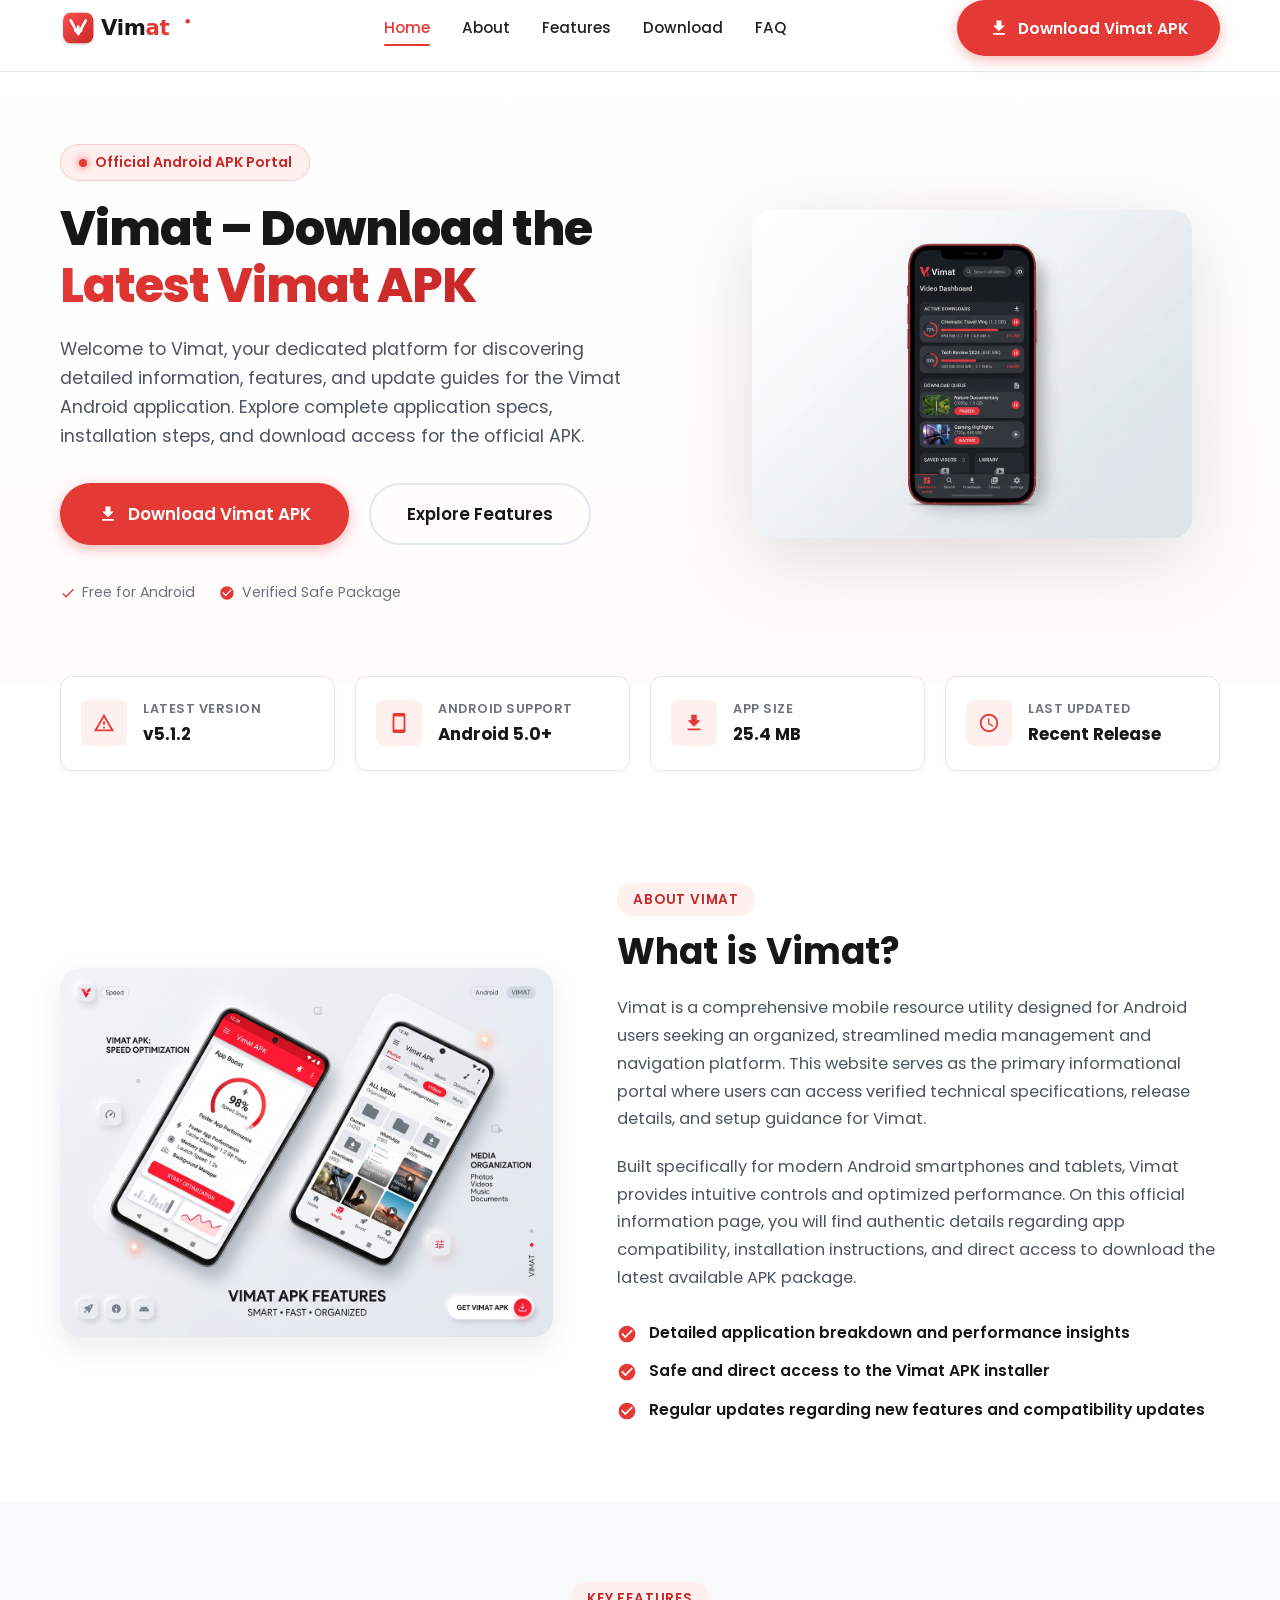
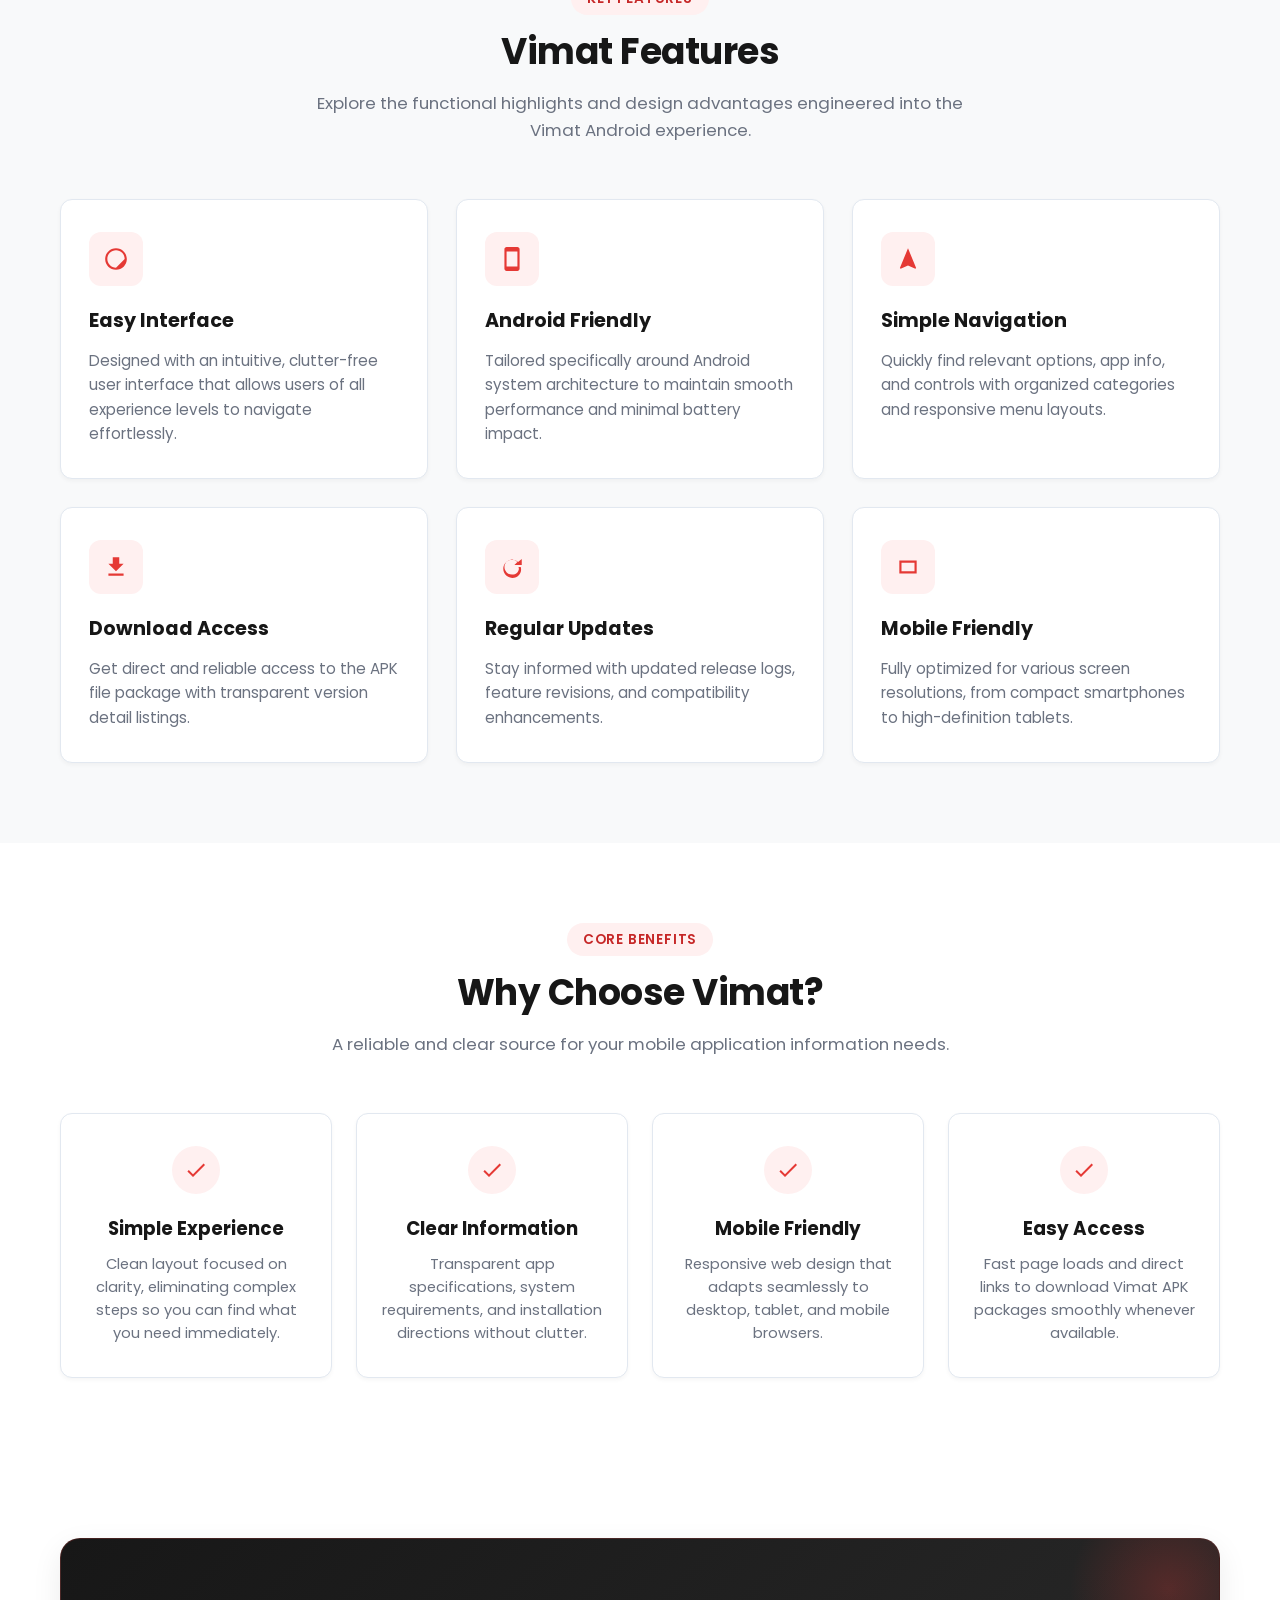
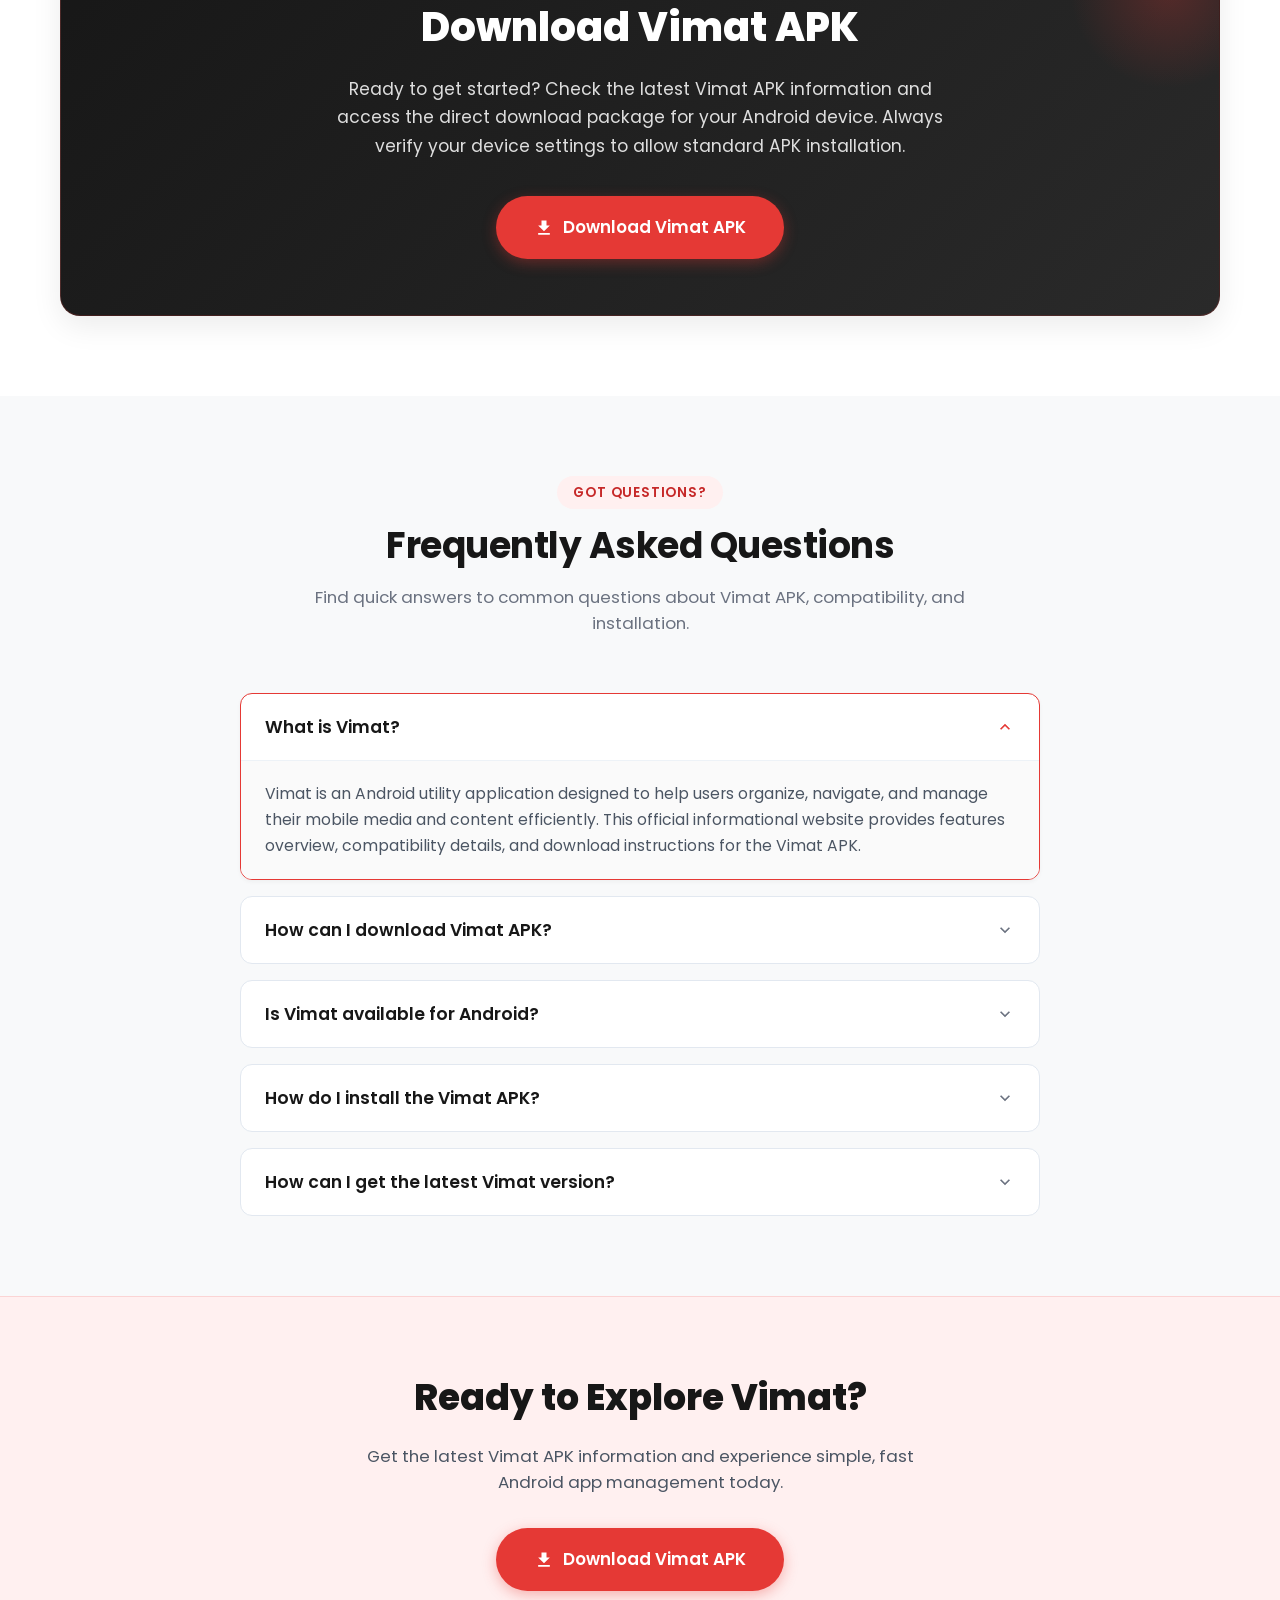
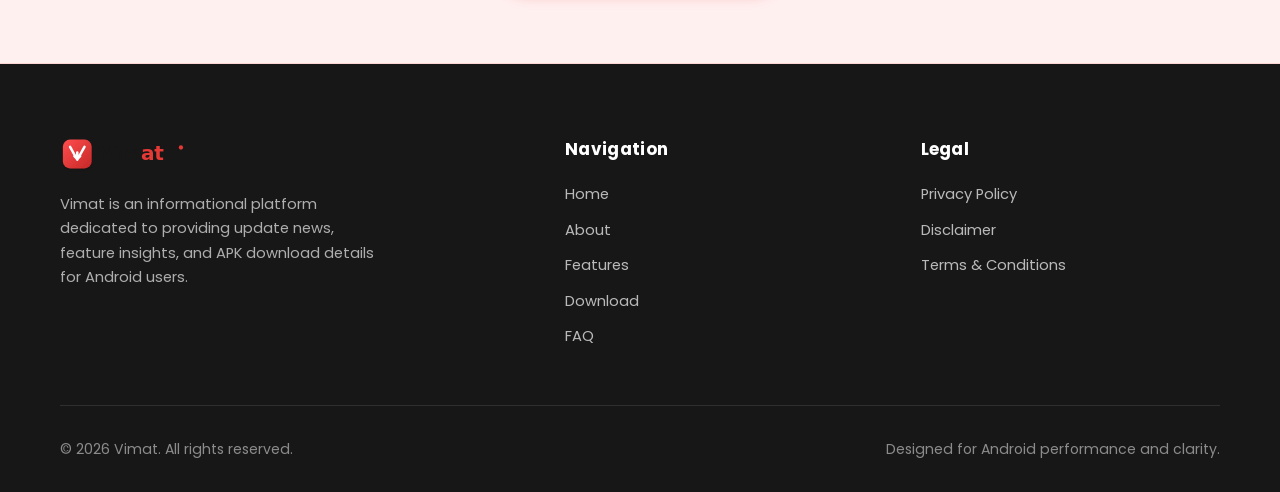
==== index.html @ 3c3a84b9 "first commit" ====
<!DOCTYPE html>
<html lang="en">
<head>
  <meta charset="UTF-8">
  <meta name="viewport" content="width=device-width, initial-scale=1.0">
  <meta http-equiv="X-UA-Compatible" content="ie=edge">
  
  <!-- Primary SEO Meta Tags -->
  <title>Vimat – Download Latest Vimat APK</title>
  <meta name="title" content="Vimat – Download Latest Vimat APK">
  <meta name="description" content="Learn about Vimat, explore its features, check the latest APK information, and download Vimat for Android.">
  <meta name="keywords" content="Vimat, Vimat APK, download Vimat, Vimat Android app, Vimat latest version, APK download">
  <meta name="robots" content="index, follow">
  
  <!-- Canonical URL -->
  <link rel="canonical" href="https://www.vimat.app/">

  <!-- Favicon -->
  <link rel="icon" type="image/svg+xml" href="assets/icons/favicon.svg">
  <link rel="apple-touch-icon" href="assets/icons/favicon.svg">

  <!-- Open Graph / Facebook -->
  <meta property="og:type" content="website">
  <meta property="og:url" content="https://www.vimat.app/">
  <meta property="og:title" content="Vimat – Download Latest Vimat APK">
  <meta property="og:description" content="Learn about Vimat, explore its features, check the latest APK information, and download Vimat for Android.">
  <meta property="og:image" content="assets/images/hero-mockup.jpg">

  <!-- Twitter -->
  <meta property="twitter:card" content="summary_large_image">
  <meta property="twitter:url" content="https://www.vimat.app/">
  <meta property="twitter:title" content="Vimat – Download Latest Vimat APK">
  <meta property="twitter:description" content="Learn about Vimat, explore its features, check the latest APK information, and download Vimat for Android.">
  <meta property="twitter:image" content="assets/images/hero-mockup.jpg">

  <!-- Google Fonts -->
  <link rel="preconnect" href="https://fonts.googleapis.com">
  <link rel="preconnect" href="https://fonts.gstatic.com" crossorigin>
  <link href="https://fonts.googleapis.com/css2?family=Inter:wght@400;500;600;700&family=Poppins:wght@500;600;700;800&display=swap" rel="stylesheet">

  <!-- Main Stylesheet -->
  <link rel="stylesheet" href="css/style.css">
</head>
<body>

  <!-- =========================================================================
       HEADER / STICKY NAVBAR
       ========================================================================= -->
  <header class="header" id="header">
    <div class="container">
      <nav class="navbar" aria-label="Main Navigation">
        <!-- Logo -->
        <a href="#hero" class="nav-brand" aria-label="Vimat Home Page">
          <img src="assets/logo/vimat-logo.svg" alt="Vimat Logo" class="logo-img" width="160" height="40">
        </a>

        <!-- Desktop Links -->
        <ul class="nav-menu">
          <li><a href="#hero" class="nav-link active">Home</a></li>
          <li><a href="#about" class="nav-link">About</a></li>
          <li><a href="#features" class="nav-link">Features</a></li>
          <li><a href="#download" class="nav-link">Download</a></li>
          <li><a href="#faq" class="nav-link">FAQ</a></li>
        </ul>

        <!-- Right Side CTA -->
        <div class="nav-cta">
          <a href="#download" class="btn btn-primary">
            <svg class="btn-icon" viewBox="0 0 24 24">
              <path d="M19 9h-4V3H9v6H5l7 7 7-7zM5 18v2h14v-2H5z"/>
            </svg>
            Download Vimat APK
          </a>
        </div>

        <!-- Mobile Hamburger Button -->
        <button class="hamburger" aria-label="Toggle navigation menu" aria-expanded="false" aria-controls="nav-menu">
          <span class="hamburger-icon">
            <span class="hamburger-line"></span>
            <span class="hamburger-line"></span>
            <span class="hamburger-line"></span>
          </span>
        </button>
      </nav>
    </div>
  </header>

  <main>
    <!-- =========================================================================
         1. HERO SECTION
         ========================================================================= -->
    <section class="hero" id="hero">
      <div class="container">
        <div class="hero-grid">
          <!-- Hero Left Content -->
          <div class="hero-content">
            <div class="hero-badge">
              <span class="hero-badge-icon"></span>
              Official Android APK Portal
            </div>

            <h1 class="hero-title">
              Vimat – Download the <span>Latest Vimat APK</span>
            </h1>

            <p class="hero-description">
              Welcome to Vimat, your dedicated platform for discovering detailed information, features, and update guides for the Vimat Android application. Explore complete application specs, installation steps, and download access for the official APK.
            </p>

            <div class="hero-actions">
              <a href="#download" class="btn btn-primary btn-lg">
                <svg class="btn-icon" viewBox="0 0 24 24">
                  <path d="M19 9h-4V3H9v6H5l7 7 7-7zM5 18v2h14v-2H5z"/>
                </svg>
                Download Vimat APK
              </a>
              <a href="#features" class="btn btn-secondary btn-lg">
                Explore Features
              </a>
            </div>

            <div class="hero-meta">
              <div class="hero-meta-item">
                <svg class="hero-meta-icon" viewBox="0 0 24 24"><path d="M9 16.17L4.83 12l-1.42 1.41L9 19 21 7l-1.41-1.41z"/></svg>
                <span>Free for Android</span>
              </div>
              <div class="hero-meta-item">
                <svg class="hero-meta-icon" viewBox="0 0 24 24"><path d="M12 2C6.48 2 2 6.48 2 12s4.48 10 10 10 10-4.48 10-10S17.52 2 12 2zm-2 15l-5-5 1.41-1.41L10 14.17l7.59-7.59L19 8l-9 9z"/></svg>
                <span>Verified Safe Package</span>
              </div>
            </div>
          </div>

          <!-- Hero Right Visual -->
          <div class="hero-visual">
            <div class="hero-bg-shape"></div>
            <div class="hero-image-wrapper">
              <img src="assets/images/hero-mockup.jpg" 
                   alt="Vimat APK application interface" 
                   class="hero-image" 
                   width="440" 
                   height="330" 
                   loading="eager">
            </div>
          </div>
        </div>
      </div>
    </section>

    <!-- =========================================================================
         2. QUICK APP INFORMATION
         ========================================================================= -->
    <section class="quick-info-section" id="quick-info">
      <div class="container">
        <div class="quick-info-grid">
          <!-- Card 1: Version -->
          <div class="info-card">
            <div class="info-icon-wrapper">
              <svg class="info-icon" viewBox="0 0 24 24"><path d="M12 2L1 21h22L12 2zm0 3.99L19.53 19H4.47L12 5.99zM11 16h2v2h-2zm0-6h2v4h-2z"/></svg>
            </div>
            <div class="info-details">
              <span class="info-label">Latest Version</span>
              <span class="info-value">v5.1.2</span>
            </div>
          </div>

          <!-- Card 2: Android Support -->
          <div class="info-card">
            <div class="info-icon-wrapper">
              <svg class="info-icon" viewBox="0 0 24 24"><path d="M17 1.01L7 1c-1.1 0-2 .9-2 2v18c0 1.1.9 2 2 2h10c1.1 0 2-.9 2-2V3c0-1.1-.9-1.99-2-1.99zM17 19H7V5h10v14z"/></svg>
            </div>
            <div class="info-details">
              <span class="info-label">Android Support</span>
              <span class="info-value">Android 5.0+</span>
            </div>
          </div>

          <!-- Card 3: App Size -->
          <div class="info-card">
            <div class="info-icon-wrapper">
              <svg class="info-icon" viewBox="0 0 24 24"><path d="M19 9h-4V3H9v6H5l7 7 7-7zM5 18v2h14v-2H5z"/></svg>
            </div>
            <div class="info-details">
              <span class="info-label">App Size</span>
              <span class="info-value">25.4 MB</span>
            </div>
          </div>

          <!-- Card 4: Updated -->
          <div class="info-card">
            <div class="info-icon-wrapper">
              <svg class="info-icon" viewBox="0 0 24 24"><path d="M11.99 2C6.47 2 2 6.48 2 12s4.47 10 9.99 10C17.52 22 22 17.52 22 12S17.52 2 11.99 2zM12 20c-4.42 0-8-3.58-8-8s3.58-8 8-8 8 3.58 8 8-3.58 8-8 8zm.5-13H11v6l5.25 3.15.75-1.23-4.5-2.67z"/></svg>
            </div>
            <div class="info-details">
              <span class="info-label">Last Updated</span>
              <span class="info-value">Recent Release</span>
            </div>
          </div>
        </div>
      </div>
    </section>

    <!-- =========================================================================
         3. ABOUT VIMAT SECTION
         ========================================================================= -->
    <section class="section" id="about">
      <div class="container">
        <div class="about-grid">
          <!-- Left Visual -->
          <div class="about-visual">
            <img src="assets/images/about-preview.jpg" 
                 alt="Vimat Android app illustration" 
                 class="about-image" 
                 width="500" 
                 height="375" 
                 loading="lazy">
          </div>

          <!-- Right Content -->
          <div class="about-content">
            <span class="section-tag">About Vimat</span>
            <h2>What is Vimat?</h2>
            
            <p>
              Vimat is a comprehensive mobile resource utility designed for Android users seeking an organized, streamlined media management and navigation platform. This website serves as the primary informational portal where users can access verified technical specifications, release details, and setup guidance for Vimat.
            </p>
            
            <p>
              Built specifically for modern Android smartphones and tablets, Vimat provides intuitive controls and optimized performance. On this official information page, you will find authentic details regarding app compatibility, installation instructions, and direct access to download the latest available APK package.
            </p>

            <div class="about-bullets">
              <div class="bullet-item">
                <svg class="bullet-icon" viewBox="0 0 24 24"><path d="M12 2C6.48 2 2 6.48 2 12s4.48 10 10 10 10-4.48 10-10S17.52 2 12 2zm-2 15l-5-5 1.41-1.41L10 14.17l7.59-7.59L19 8l-9 9z"/></svg>
                <span class="bullet-text">Detailed application breakdown and performance insights</span>
              </div>
              <div class="bullet-item">
                <svg class="bullet-icon" viewBox="0 0 24 24"><path d="M12 2C6.48 2 2 6.48 2 12s4.48 10 10 10 10-4.48 10-10S17.52 2 12 2zm-2 15l-5-5 1.41-1.41L10 14.17l7.59-7.59L19 8l-9 9z"/></svg>
                <span class="bullet-text">Safe and direct access to the Vimat APK installer</span>
              </div>
              <div class="bullet-item">
                <svg class="bullet-icon" viewBox="0 0 24 24"><path d="M12 2C6.48 2 2 6.48 2 12s4.48 10 10 10 10-4.48 10-10S17.52 2 12 2zm-2 15l-5-5 1.41-1.41L10 14.17l7.59-7.59L19 8l-9 9z"/></svg>
                <span class="bullet-text">Regular updates regarding new features and compatibility updates</span>
              </div>
            </div>
          </div>
        </div>
      </div>
    </section>

    <!-- =========================================================================
         4. VIMAT FEATURES SECTION
         ========================================================================= -->
    <section class="section section-light" id="features">
      <div class="container">
        <div class="section-header">
          <span class="section-tag">Key Features</span>
          <h2 class="section-title">Vimat Features</h2>
          <p class="section-subtitle">
            Explore the functional highlights and design advantages engineered into the Vimat Android experience.
          </p>
        </div>

        <div class="features-grid">
          <!-- Feature 1 -->
          <div class="feature-card">
            <div class="feature-icon-box">
              <svg class="feature-icon" viewBox="0 0 24 24"><path d="M12 2C6.48 2 2 6.48 2 12s4.48 10 10 10 10-4.48 10-10S17.52 2 12 2zm0 18c-4.41 0-8-3.59-8-8s3.59-8 8-8 8 3.59 8 8-3.59 8-8zM11 7h2v6h-2zm0 8h2v2h-2z"/></svg>
            </div>
            <h3 class="feature-title">Easy Interface</h3>
            <p class="feature-desc">
              Designed with an intuitive, clutter-free user interface that allows users of all experience levels to navigate effortlessly.
            </p>
          </div>

          <!-- Feature 2 -->
          <div class="feature-card">
            <div class="feature-icon-box">
              <svg class="feature-icon" viewBox="0 0 24 24"><path d="M17 1.01L7 1c-1.1 0-2 .9-2 2v18c0 1.1.9 2 2 2h10c1.1 0 2-.9 2-2V3c0-1.1-.9-1.99-2-1.99zM17 19H7V5h10v14z"/></svg>
            </div>
            <h3 class="feature-title">Android Friendly</h3>
            <p class="feature-desc">
              Tailored specifically around Android system architecture to maintain smooth performance and minimal battery impact.
            </p>
          </div>

          <!-- Feature 3 -->
          <div class="feature-card">
            <div class="feature-icon-box">
              <svg class="feature-icon" viewBox="0 0 24 24"><path d="M12 2L4.5 20.29l.71.71L12 18l6.79 3 .71-.71z"/></svg>
            </div>
            <h3 class="feature-title">Simple Navigation</h3>
            <p class="feature-desc">
              Quickly find relevant options, app info, and controls with organized categories and responsive menu layouts.
            </p>
          </div>

          <!-- Feature 4 -->
          <div class="feature-card">
            <div class="feature-icon-box">
              <svg class="feature-icon" viewBox="0 0 24 24"><path d="M19 9h-4V3H9v6H5l7 7 7-7zM5 18v2h14v-2H5z"/></svg>
            </div>
            <h3 class="feature-title">Download Access</h3>
            <p class="feature-desc">
              Get direct and reliable access to the APK file package with transparent version detail listings.
            </p>
          </div>

          <!-- Feature 5 -->
          <div class="feature-card">
            <div class="feature-icon-box">
              <svg class="feature-icon" viewBox="0 0 24 24"><path d="M21 10.12h-6.78l2.74-2.82c-2.73-2.7-7.15-2.8-9.88-.1-2.73 2.71-2.73 7.08 0 9.79 2.73 2.71 7.15 2.71 9.88 0C18.32 15.6 18.66 13.72 18 12h2.06c.74 2.37.28 5.06-1.39 7.06-2.92 3.52-8.23 3.99-11.75 1.07-3.52-2.92-3.99-8.23-1.07-11.75 2.92-3.52 8.23-3.99 11.75-1.07L21 4.5v5.62z"/></svg>
            </div>
            <h3 class="feature-title">Regular Updates</h3>
            <p class="feature-desc">
              Stay informed with updated release logs, feature revisions, and compatibility enhancements.
            </p>
          </div>

          <!-- Feature 6 -->
          <div class="feature-card">
            <div class="feature-icon-box">
              <svg class="feature-icon" viewBox="0 0 24 24"><path d="M4 6h16v12H4zm2 2v8h12V8H6z"/></svg>
            </div>
            <h3 class="feature-title">Mobile Friendly</h3>
            <p class="feature-desc">
              Fully optimized for various screen resolutions, from compact smartphones to high-definition tablets.
            </p>
          </div>
        </div>
      </div>
    </section>

    <!-- =========================================================================
         5. WHY CHOOSE VIMAT
         ========================================================================= -->
    <section class="section" id="why-choose">
      <div class="container">
        <div class="section-header">
          <span class="section-tag">Core Benefits</span>
          <h2 class="section-title">Why Choose Vimat?</h2>
          <p class="section-subtitle">
            A reliable and clear source for your mobile application information needs.
          </p>
        </div>

        <div class="why-grid">
          <!-- Benefit 1 -->
          <div class="why-card">
            <div class="why-badge">
              <svg class="why-check-icon" viewBox="0 0 24 24"><path d="M9 16.17L4.83 12l-1.42 1.41L9 19 21 7l-1.41-1.41z"/></svg>
            </div>
            <h3 class="why-title">Simple Experience</h3>
            <p class="why-desc">
              Clean layout focused on clarity, eliminating complex steps so you can find what you need immediately.
            </p>
          </div>

          <!-- Benefit 2 -->
          <div class="why-card">
            <div class="why-badge">
              <svg class="why-check-icon" viewBox="0 0 24 24"><path d="M9 16.17L4.83 12l-1.42 1.41L9 19 21 7l-1.41-1.41z"/></svg>
            </div>
            <h3 class="why-title">Clear Information</h3>
            <p class="why-desc">
              Transparent app specifications, system requirements, and installation directions without clutter.
            </p>
          </div>

          <!-- Benefit 3 -->
          <div class="why-card">
            <div class="why-badge">
              <svg class="why-check-icon" viewBox="0 0 24 24"><path d="M9 16.17L4.83 12l-1.42 1.41L9 19 21 7l-1.41-1.41z"/></svg>
            </div>
            <h3 class="why-title">Mobile Friendly</h3>
            <p class="why-desc">
              Responsive web design that adapts seamlessly to desktop, tablet, and mobile browsers.
            </p>
          </div>

          <!-- Benefit 4 -->
          <div class="why-card">
            <div class="why-badge">
              <svg class="why-check-icon" viewBox="0 0 24 24"><path d="M9 16.17L4.83 12l-1.42 1.41L9 19 21 7l-1.41-1.41z"/></svg>
            </div>
            <h3 class="why-title">Easy Access</h3>
            <p class="why-desc">
              Fast page loads and direct links to download Vimat APK packages smoothly whenever available.
            </p>
          </div>
        </div>
      </div>
    </section>

    <!-- =========================================================================
         6. DOWNLOAD VIMAT SECTION
         ========================================================================= -->
    <section class="section" id="download">
      <div class="container">
        <div class="download-box">
          <div class="download-content">
            <h2 class="download-title">Download Vimat APK</h2>
            <p class="download-text">
              Ready to get started? Check the latest Vimat APK information and access the direct download package for your Android device. Always verify your device settings to allow standard APK installation.
            </p>
            <a href="#download" class="btn btn-primary btn-lg">
              <svg class="btn-icon" viewBox="0 0 24 24">
                <path d="M19 9h-4V3H9v6H5l7 7 7-7zM5 18v2h14v-2H5z"/>
              </svg>
              Download Vimat APK
            </a>
          </div>
        </div>
      </div>
    </section>

    <!-- =========================================================================
         7. FAQ SECTION
         ========================================================================= -->
    <section class="section section-light" id="faq">
      <div class="container">
        <div class="section-header">
          <span class="section-tag">Got Questions?</span>
          <h2 class="section-title">Frequently Asked Questions</h2>
          <p class="section-subtitle">
            Find quick answers to common questions about Vimat APK, compatibility, and installation.
          </p>
        </div>

        <div class="faq-container">
          <!-- Question 1 -->
          <div class="faq-item active">
            <button class="faq-button" aria-expanded="true" aria-controls="faq-ans-1">
              <span>What is Vimat?</span>
              <svg class="faq-arrow" viewBox="0 0 24 24"><path d="M7.41 8.59L12 13.17l4.59-4.58L18 10l-6 6-6-6z"/></svg>
            </button>
            <div class="faq-content" id="faq-ans-1">
              <div class="faq-body">
                Vimat is an Android utility application designed to help users organize, navigate, and manage their mobile media and content efficiently. This official informational website provides features overview, compatibility details, and download instructions for the Vimat APK.
              </div>
            </div>
          </div>

          <!-- Question 2 -->
          <div class="faq-item">
            <button class="faq-button" aria-expanded="false" aria-controls="faq-ans-2">
              <span>How can I download Vimat APK?</span>
              <svg class="faq-arrow" viewBox="0 0 24 24"><path d="M7.41 8.59L12 13.17l4.59-4.58L18 10l-6 6-6-6z"/></svg>
            </button>
            <div class="faq-content" id="faq-ans-2">
              <div class="faq-body">
                You can download the Vimat APK directly from this website by clicking the "Download Vimat APK" button in the hero or download section. Make sure to download the file directly to your Android phone or transfer it from your computer.
              </div>
            </div>
          </div>

          <!-- Question 3 -->
          <div class="faq-item">
            <button class="faq-button" aria-expanded="false" aria-controls="faq-ans-3">
              <span>Is Vimat available for Android?</span>
              <svg class="faq-arrow" viewBox="0 0 24 24"><path d="M7.41 8.59L12 13.17l4.59-4.58L18 10l-6 6-6-6z"/></svg>
            </button>
            <div class="faq-content" id="faq-ans-3">
              <div class="faq-body">
                Yes, Vimat is specifically designed for Android mobile devices and tablets running Android 5.0 (Lollipop) and higher versions.
              </div>
            </div>
          </div>

          <!-- Question 4 -->
          <div class="faq-item">
            <button class="faq-button" aria-expanded="false" aria-controls="faq-ans-4">
              <span>How do I install the Vimat APK?</span>
              <svg class="faq-arrow" viewBox="0 0 24 24"><path d="M7.41 8.59L12 13.17l4.59-4.58L18 10l-6 6-6-6z"/></svg>
            </button>
            <div class="faq-content" id="faq-ans-4">
              <div class="faq-body">
                To install Vimat APK: First download the APK file. Open your Android device Settings > Security (or App Permissions), and enable "Install from Unknown Sources" or allow source permission for your browser/file manager. Tap the downloaded APK file to complete installation.
              </div>
            </div>
          </div>

          <!-- Question 5 -->
          <div class="faq-item">
            <button class="faq-button" aria-expanded="false" aria-controls="faq-ans-5">
              <span>How can I get the latest Vimat version?</span>
              <svg class="faq-arrow" viewBox="0 0 24 24"><path d="M7.41 8.59L12 13.17l4.59-4.58L18 10l-6 6-6-6z"/></svg>
            </button>
            <div class="faq-content" id="faq-ans-5">
              <div class="faq-body">
                You can obtain the latest Vimat version by visiting this website regularly. We maintain updated version information, update notes, and fresh APK download links as soon as new builds are verified.
              </div>
            </div>
          </div>
        </div>
      </div>
    </section>

    <!-- =========================================================================
         8. FINAL CTA
         ========================================================================= -->
    <section class="final-cta" id="final-cta">
      <div class="container">
        <div class="final-cta-content">
          <h2 class="final-cta-title">Ready to Explore Vimat?</h2>
          <p class="final-cta-subtitle">
            Get the latest Vimat APK information and experience simple, fast Android app management today.
          </p>
          <a href="#download" class="btn btn-primary btn-lg">
            <svg class="btn-icon" viewBox="0 0 24 24">
              <path d="M19 9h-4V3H9v6H5l7 7 7-7zM5 18v2h14v-2H5z"/>
            </svg>
            Download Vimat APK
          </a>
        </div>
      </div>
    </section>
  </main>

  <!-- =========================================================================
       FOOTER
       ========================================================================= -->
  <footer class="footer">
    <div class="container">
      <div class="footer-grid">
        <!-- Column 1: Brand -->
        <div class="footer-brand">
          <a href="#hero" aria-label="Vimat Home Page">
            <img src="assets/logo/vimat-logo.svg" alt="Vimat Logo" class="footer-logo" width="160" height="40">
          </a>
          <p class="footer-desc">
            Vimat is an informational platform dedicated to providing update news, feature insights, and APK download details for Android users.
          </p>
        </div>

        <!-- Column 2: Navigation Links -->
        <div class="footer-col">
          <h4 class="footer-heading">Navigation</h4>
          <ul class="footer-links">
            <li><a href="#hero" class="footer-link">Home</a></li>
            <li><a href="#about" class="footer-link">About</a></li>
            <li><a href="#features" class="footer-link">Features</a></li>
            <li><a href="#download" class="footer-link">Download</a></li>
            <li><a href="#faq" class="footer-link">FAQ</a></li>
          </ul>
        </div>

        <!-- Column 3: Legal Placeholders -->
        <div class="footer-col">
          <h4 class="footer-heading">Legal</h4>
          <ul class="footer-links">
            <li><a href="#privacy" class="footer-link">Privacy Policy</a></li>
            <li><a href="#disclaimer" class="footer-link">Disclaimer</a></li>
            <li><a href="#terms" class="footer-link">Terms & Conditions</a></li>
          </ul>
        </div>
      </div>

      <!-- Footer Bottom -->
      <div class="footer-bottom">
        <p>&copy; 2026 Vimat. All rights reserved.</p>
        <p>Designed for Android performance and clarity.</p>
      </div>
    </div>
  </footer>

  <!-- Main JavaScript File -->
  <script src="js/script.js"></script>
</body>
</html>
---- css/style.css ----
/* ==========================================================================
   VIMAT APK WEBSITE - PROFESSIONAL STYLESHEET
   Brand: Vimat
   Primary Color: #e53935 (Red)
   ========================================================================== */

/* --------------------------------------------------------------------------
   1. CSS Custom Properties / Root Tokens
   -------------------------------------------------------------------------- */
:root {
  --primary: #e53935;
  --primary-dark: #c62828;
  --primary-light: #fff0f0;
  --primary-glow: rgba(229, 57, 53, 0.15);
  
  --dark: #171717;
  --dark-surface: #222222;
  --dark-card: #2a2a2a;
  
  --text: #222222;
  --muted: #6b7280;
  --light-text: #4b5563;
  
  --white: #ffffff;
  --light: #f8f9fa;
  --light-border: #edf2f7;
  --border: #e2e8f0;
  
  --font-family: 'Poppins', 'Inter', system-ui, -apple-system, BlinkMacSystemFont, 'Segoe UI', Roboto, sans-serif;
  
  --shadow-sm: 0 2px 4px rgba(0, 0, 0, 0.04);
  --shadow-md: 0 4px 12px rgba(0, 0, 0, 0.06);
  --shadow-lg: 0 10px 30px rgba(0, 0, 0, 0.08);
  --shadow-hover: 0 14px 36px rgba(229, 57, 53, 0.12);
  
  --radius-sm: 8px;
  --radius-md: 12px;
  --radius-lg: 20px;
  --radius-full: 9999px;
  
  --transition-fast: 0.2s cubic-bezier(0.4, 0, 0.2, 1);
  --transition-normal: 0.3s cubic-bezier(0.4, 0, 0.2, 1);
  --header-height: 72px;
}

/* --------------------------------------------------------------------------
   2. Reset & General Styles
   -------------------------------------------------------------------------- */
*, *::before, *::after {
  box-sizing: border-box;
  margin: 0;
  padding: 0;
}

html {
  scroll-behavior: smooth;
  font-size: 16px;
  -webkit-text-size-adjust: 100%;
}

body {
  font-family: var(--font-family);
  color: var(--text);
  background-color: var(--white);
  line-height: 1.6;
  overflow-x: hidden;
  -webkit-font-smoothing: antialiased;
  -moz-osx-font-smoothing: grayscale;
}

img {
  max-width: 100%;
  height: auto;
  display: block;
}

a {
  color: inherit;
  text-decoration: none;
  transition: color var(--transition-fast);
}

ul, ol {
  list-style: none;
}

button, input {
  font-family: inherit;
  font-size: inherit;
}

/* Accessibility Focus States */
:focus-visible {
  outline: 3px solid var(--primary);
  outline-offset: 3px;
  border-radius: 4px;
}

/* Layout Container */
.container {
  width: 100%;
  max-width: 1200px;
  margin: 0 auto;
  padding: 0 1.25rem;
}

/* Section Spacing */
.section {
  padding: 5rem 0;
  position: relative;
}

.section-light {
  background-color: var(--light);
}

/* Section Headings */
.section-header {
  text-align: center;
  max-width: 680px;
  margin: 0 auto 3.5rem auto;
}

.section-tag {
  display: inline-block;
  padding: 0.35rem 1rem;
  background-color: var(--primary-light);
  color: var(--primary-dark);
  font-size: 0.85rem;
  font-weight: 600;
  text-transform: uppercase;
  letter-spacing: 0.8px;
  border-radius: var(--radius-full);
  margin-bottom: 0.85rem;
}

.section-title {
  font-size: 2.25rem;
  font-weight: 700;
  color: var(--dark);
  line-height: 1.25;
  margin-bottom: 1rem;
  letter-spacing: -0.5px;
}

.section-subtitle {
  font-size: 1.05rem;
  color: var(--muted);
  line-height: 1.6;
}

/* --------------------------------------------------------------------------
   3. Buttons & CTAs
   -------------------------------------------------------------------------- */
.btn {
  display: inline-flex;
  align-items: center;
  justify-content: center;
  gap: 0.6rem;
  padding: 0.85rem 1.85rem;
  font-size: 0.98rem;
  font-weight: 600;
  border-radius: var(--radius-full);
  border: 2px solid transparent;
  cursor: pointer;
  transition: all var(--transition-normal);
  text-decoration: none;
  white-space: nowrap;
}

.btn-primary {
  background-color: var(--primary);
  color: var(--white);
  box-shadow: 0 4px 14px rgba(229, 57, 53, 0.35);
}

.btn-primary:hover {
  background-color: var(--primary-dark);
  transform: translateY(-2px);
  box-shadow: 0 6px 20px rgba(229, 57, 53, 0.45);
}

.btn-secondary {
  background-color: transparent;
  color: var(--dark);
  border-color: var(--border);
}

.btn-secondary:hover {
  background-color: var(--light);
  border-color: var(--dark);
  color: var(--dark);
  transform: translateY(-2px);
}

.btn-icon {
  width: 1.25rem;
  height: 1.25rem;
  fill: currentColor;
}

.btn-lg {
  padding: 1rem 2.25rem;
  font-size: 1.05rem;
}

/* --------------------------------------------------------------------------
   4. Header & Sticky Navbar
   -------------------------------------------------------------------------- */
.header {
  position: sticky;
  top: 0;
  left: 0;
  width: 100%;
  height: var(--header-height);
  background-color: var(--white);
  z-index: 1000;
  border-bottom: 1px solid var(--border);
  transition: box-shadow var(--transition-normal), background-color var(--transition-normal);
}

.header.scrolled {
  box-shadow: var(--shadow-md);
  background-color: rgba(255, 255, 255, 0.98);
  backdrop-filter: blur(10px);
}

.navbar {
  display: flex;
  align-items: center;
  justify-content: space-between;
  height: 100%;
}

.nav-brand {
  display: flex;
  align-items: center;
}

.logo-img {
  height: 38px;
  width: auto;
}

.nav-menu {
  display: flex;
  align-items: center;
  gap: 2rem;
}

.nav-link {
  font-size: 0.95rem;
  font-weight: 500;
  color: var(--text);
  position: relative;
  padding: 0.5rem 0;
}

.nav-link::after {
  content: '';
  position: absolute;
  bottom: 0;
  left: 0;
  width: 0;
  height: 2px;
  background-color: var(--primary);
  transition: width var(--transition-fast);
  border-radius: 2px;
}

.nav-link:hover,
.nav-link.active {
  color: var(--primary);
}

.nav-link:hover::after,
.nav-link.active::after {
  width: 100%;
}

.nav-cta {
  display: flex;
  align-items: center;
}

.hamburger {
  display: none;
  background: none;
  border: none;
  cursor: pointer;
  padding: 0.5rem;
  color: var(--dark);
  z-index: 1001;
}

.hamburger-icon {
  width: 26px;
  height: 20px;
  position: relative;
  display: flex;
  flex-direction: column;
  justify-content: space-between;
}

.hamburger-line {
  display: block;
  width: 100%;
  height: 2.5px;
  background-color: var(--dark);
  border-radius: 2px;
  transition: transform var(--transition-fast), opacity var(--transition-fast);
}

/* Mobile Drawer Active State */
.hamburger.active .hamburger-line:nth-child(1) {
  transform: translateY(8.5px) rotate(45deg);
}

.hamburger.active .hamburger-line:nth-child(2) {
  opacity: 0;
}

.hamburger.active .hamburger-line:nth-child(3) {
  transform: translateY(-8.5px) rotate(-45deg);
}

/* --------------------------------------------------------------------------
   5. Hero Section
   -------------------------------------------------------------------------- */
.hero {
  padding: 4.5rem 0 5rem 0;
  background: linear-gradient(180deg, var(--white) 0%, #fffbfb 100%);
  overflow: hidden;
}

.hero-grid {
  display: grid;
  grid-template-columns: 1.1fr 0.9fr;
  gap: 3.5rem;
  align-items: center;
}

.hero-badge {
  display: inline-flex;
  align-items: center;
  gap: 0.5rem;
  padding: 0.4rem 1.1rem;
  background-color: var(--primary-light);
  border: 1px solid rgba(229, 57, 53, 0.2);
  border-radius: var(--radius-full);
  color: var(--primary-dark);
  font-size: 0.88rem;
  font-weight: 600;
  margin-bottom: 1.25rem;
}

.hero-badge-icon {
  width: 8px;
  height: 8px;
  background-color: var(--primary);
  border-radius: 50%;
  box-shadow: 0 0 8px var(--primary);
}

.hero-title {
  font-size: 3rem;
  font-weight: 800;
  color: var(--dark);
  line-height: 1.18;
  letter-spacing: -1px;
  margin-bottom: 1.25rem;
}

.hero-title span {
  color: var(--primary);
  background: linear-gradient(135deg, var(--primary) 0%, var(--primary-dark) 100%);
  -webkit-background-clip: text;
  -webkit-text-fill-color: transparent;
}

.hero-description {
  font-size: 1.1rem;
  color: var(--light-text);
  line-height: 1.65;
  margin-bottom: 2rem;
  max-width: 580px;
}

.hero-actions {
  display: flex;
  align-items: center;
  gap: 1.25rem;
  flex-wrap: wrap;
  margin-bottom: 2.25rem;
}

.hero-meta {
  display: flex;
  align-items: center;
  gap: 1.5rem;
  font-size: 0.88rem;
  color: var(--muted);
}

.hero-meta-item {
  display: flex;
  align-items: center;
  gap: 0.4rem;
}

.hero-meta-icon {
  width: 16px;
  height: 16px;
  fill: var(--primary);
}

.hero-visual {
  position: relative;
  display: flex;
  justify-content: center;
  align-items: center;
}

.hero-image-wrapper {
  position: relative;
  z-index: 2;
  width: 100%;
  max-width: 440px;
  filter: drop-shadow(0 20px 40px rgba(0, 0, 0, 0.12));
  transition: transform var(--transition-normal);
}

.hero-image-wrapper:hover {
  transform: translateY(-6px);
}

.hero-image {
  width: 100%;
  height: auto;
  border-radius: var(--radius-lg);
}

.hero-bg-shape {
  position: absolute;
  width: 380px;
  height: 380px;
  background: radial-gradient(circle, var(--primary-glow) 0%, rgba(255,255,255,0) 70%);
  z-index: 1;
  border-radius: 50%;
  filter: blur(20px);
}

/* --------------------------------------------------------------------------
   6. Quick App Information Cards
   -------------------------------------------------------------------------- */
.quick-info-section {
  padding: 2rem 0;
  margin-top: -2.5rem;
  position: relative;
  z-index: 10;
}

.quick-info-grid {
  display: grid;
  grid-template-columns: repeat(4, 1fr);
  gap: 1.25rem;
}

.info-card {
  background-color: var(--white);
  border: 1px solid var(--border);
  padding: 1.35rem 1.25rem;
  border-radius: var(--radius-md);
  box-shadow: var(--shadow-sm);
  display: flex;
  align-items: center;
  gap: 1rem;
  transition: all var(--transition-fast);
}

.info-card:hover {
  border-color: rgba(229, 57, 53, 0.3);
  box-shadow: var(--shadow-md);
  transform: translateY(-3px);
}

.info-icon-wrapper {
  width: 46px;
  height: 46px;
  border-radius: var(--radius-sm);
  background-color: var(--primary-light);
  display: flex;
  align-items: center;
  justify-content: center;
  flex-shrink: 0;
}

.info-icon {
  width: 22px;
  height: 22px;
  fill: var(--primary);
}

.info-details {
  display: flex;
  flex-direction: column;
}

.info-label {
  font-size: 0.8rem;
  text-transform: uppercase;
  letter-spacing: 0.5px;
  color: var(--muted);
  font-weight: 600;
  margin-bottom: 0.15rem;
}

.info-value {
  font-size: 1.05rem;
  font-weight: 700;
  color: var(--dark);
}

/* --------------------------------------------------------------------------
   7. About Vimat Section
   -------------------------------------------------------------------------- */
.about-grid {
  display: grid;
  grid-template-columns: 0.9fr 1.1fr;
  gap: 4rem;
  align-items: center;
}

.about-visual {
  position: relative;
  border-radius: var(--radius-lg);
  overflow: hidden;
  box-shadow: var(--shadow-lg);
}

.about-image {
  width: 100%;
  height: auto;
  display: block;
}

.about-content h2 {
  font-size: 2.25rem;
  font-weight: 700;
  color: var(--dark);
  line-height: 1.25;
  margin-bottom: 1.25rem;
}

.about-content p {
  color: var(--light-text);
  font-size: 1.02rem;
  line-height: 1.7;
  margin-bottom: 1.25rem;
}

.about-bullets {
  margin-top: 1.75rem;
  display: grid;
  gap: 0.85rem;
}

.bullet-item {
  display: flex;
  align-items: flex-start;
  gap: 0.75rem;
}

.bullet-icon {
  width: 20px;
  height: 20px;
  fill: var(--primary);
  flex-shrink: 0;
  margin-top: 0.25rem;
}

.bullet-text {
  font-weight: 600;
  color: var(--dark);
  font-size: 0.98rem;
}

/* --------------------------------------------------------------------------
   8. Features Section
   -------------------------------------------------------------------------- */
.features-grid {
  display: grid;
  grid-template-columns: repeat(3, 1fr);
  gap: 1.75rem;
}

.feature-card {
  background-color: var(--white);
  border: 1px solid var(--border);
  padding: 2rem 1.75rem;
  border-radius: var(--radius-md);
  box-shadow: var(--shadow-sm);
  transition: all var(--transition-normal);
}

.feature-card:hover {
  border-color: rgba(229, 57, 53, 0.4);
  box-shadow: var(--shadow-hover);
  transform: translateY(-5px);
}

.feature-icon-box {
  width: 54px;
  height: 54px;
  border-radius: var(--radius-md);
  background-color: var(--primary-light);
  display: flex;
  align-items: center;
  justify-content: center;
  margin-bottom: 1.25rem;
  transition: background-color var(--transition-fast);
}

.feature-card:hover .feature-icon-box {
  background-color: var(--primary);
}

.feature-icon {
  width: 26px;
  height: 26px;
  fill: var(--primary);
  transition: fill var(--transition-fast);
}

.feature-card:hover .feature-icon {
  fill: var(--white);
}

.feature-title {
  font-size: 1.2rem;
  font-weight: 700;
  color: var(--dark);
  margin-bottom: 0.75rem;
}

.feature-desc {
  font-size: 0.95rem;
  color: var(--muted);
  line-height: 1.6;
}

/* --------------------------------------------------------------------------
   9. Why Choose Vimat Section
   -------------------------------------------------------------------------- */
.why-grid {
  display: grid;
  grid-template-columns: repeat(4, 1fr);
  gap: 1.5rem;
}

.why-card {
  background-color: var(--white);
  border: 1px solid var(--border);
  padding: 2rem 1.5rem;
  border-radius: var(--radius-md);
  box-shadow: var(--shadow-sm);
  text-align: center;
  transition: all var(--transition-normal);
}

.why-card:hover {
  border-color: var(--primary);
  box-shadow: var(--shadow-md);
  transform: translateY(-4px);
}

.why-badge {
  width: 48px;
  height: 48px;
  border-radius: 50%;
  background-color: var(--primary-light);
  display: flex;
  align-items: center;
  justify-content: center;
  margin: 0 auto 1.25rem auto;
}

.why-check-icon {
  width: 24px;
  height: 24px;
  fill: var(--primary);
}

.why-title {
  font-size: 1.15rem;
  font-weight: 700;
  color: var(--dark);
  margin-bottom: 0.6rem;
}

.why-desc {
  font-size: 0.92rem;
  color: var(--muted);
  line-height: 1.55;
}

/* --------------------------------------------------------------------------
   10. Download Section CTA Container
   -------------------------------------------------------------------------- */
.download-box {
  background: linear-gradient(135deg, #171717 0%, #2a2a2a 100%);
  border-radius: var(--radius-lg);
  padding: 3.5rem 3rem;
  color: var(--white);
  text-align: center;
  position: relative;
  overflow: hidden;
  box-shadow: var(--shadow-lg);
  border: 1px solid rgba(229, 57, 53, 0.2);
}

.download-box::before {
  content: '';
  position: absolute;
  top: -50px;
  right: -50px;
  width: 200px;
  height: 200px;
  background: radial-gradient(circle, rgba(229, 57, 53, 0.25) 0%, rgba(0,0,0,0) 70%);
  border-radius: 50%;
}

.download-content {
  position: relative;
  z-index: 2;
  max-width: 650px;
  margin: 0 auto;
}

.download-title {
  font-size: 2.5rem;
  font-weight: 800;
  color: var(--white);
  margin-bottom: 1rem;
}

.download-text {
  font-size: 1.08rem;
  color: rgba(255, 255, 255, 0.85);
  line-height: 1.65;
  margin-bottom: 2.25rem;
}

/* --------------------------------------------------------------------------
   11. FAQ Accordion Section
   -------------------------------------------------------------------------- */
.faq-container {
  max-width: 800px;
  margin: 0 auto;
  display: grid;
  gap: 1rem;
}

.faq-item {
  background-color: var(--white);
  border: 1px solid var(--border);
  border-radius: var(--radius-md);
  overflow: hidden;
  transition: border-color var(--transition-fast), box-shadow var(--transition-fast);
}

.faq-item.active {
  border-color: var(--primary);
  box-shadow: var(--shadow-sm);
}

.faq-button {
  width: 100%;
  padding: 1.25rem 1.5rem;
  background: none;
  border: none;
  display: flex;
  align-items: center;
  justify-content: space-between;
  text-align: left;
  font-size: 1.08rem;
  font-weight: 600;
  color: var(--dark);
  cursor: pointer;
  gap: 1rem;
  transition: color var(--transition-fast);
}

.faq-button:hover {
  color: var(--primary);
}

.faq-arrow {
  width: 20px;
  height: 20px;
  fill: var(--muted);
  flex-shrink: 0;
  transition: transform var(--transition-normal), fill var(--transition-fast);
}

.faq-item.active .faq-arrow {
  transform: rotate(180deg);
  fill: var(--primary);
}

.faq-content {
  max-height: 0;
  overflow: hidden;
  transition: max-height 0.35s cubic-bezier(0.4, 0, 0.2, 1), padding 0.35s ease;
  background-color: #fafafa;
}

.faq-item.active .faq-content {
  max-height: 300px;
  border-top: 1px solid var(--light-border);
}

.faq-body {
  padding: 1.25rem 1.5rem;
  color: var(--light-text);
  font-size: 0.98rem;
  line-height: 1.65;
}

/* --------------------------------------------------------------------------
   12. Final CTA Section
   -------------------------------------------------------------------------- */
.final-cta {
  background-color: var(--primary-light);
  border-top: 1px solid rgba(229, 57, 53, 0.15);
  border-bottom: 1px solid rgba(229, 57, 53, 0.15);
  text-align: center;
  padding: 4.5rem 0;
}

.final-cta-content {
  max-width: 600px;
  margin: 0 auto;
}

.final-cta-title {
  font-size: 2.25rem;
  font-weight: 800;
  color: var(--dark);
  margin-bottom: 1rem;
}

.final-cta-subtitle {
  font-size: 1.05rem;
  color: var(--light-text);
  margin-bottom: 2rem;
}

/* --------------------------------------------------------------------------
   13. Footer
   -------------------------------------------------------------------------- */
.footer {
  background-color: var(--dark);
  color: rgba(255, 255, 255, 0.75);
  padding: 4.5rem 0 2rem 0;
  font-size: 0.92rem;
}

.footer-grid {
  display: grid;
  grid-template-columns: 1.5fr 1fr 1fr;
  gap: 3.5rem;
  margin-bottom: 3.5rem;
}

.footer-brand {
  display: flex;
  flex-direction: column;
  gap: 1.25rem;
}

.footer-logo {
  height: 36px;
  width: auto;
}

.footer-desc {
  line-height: 1.65;
  color: rgba(255, 255, 255, 0.65);
  max-width: 320px;
}

.footer-heading {
  font-size: 1.05rem;
  font-weight: 700;
  color: var(--white);
  margin-bottom: 1.25rem;
  letter-spacing: 0.3px;
}

.footer-links {
  display: flex;
  flex-direction: column;
  gap: 0.75rem;
}

.footer-link {
  color: rgba(255, 255, 255, 0.7);
  transition: color var(--transition-fast), transform var(--transition-fast);
  display: inline-block;
}

.footer-link:hover {
  color: var(--primary);
  transform: translateX(3px);
}

.footer-bottom {
  border-top: 1px solid rgba(255, 255, 255, 0.1);
  padding-top: 2rem;
  display: flex;
  align-items: center;
  justify-content: space-between;
  font-size: 0.88rem;
  color: rgba(255, 255, 255, 0.5);
}

/* --------------------------------------------------------------------------
   14. Responsive Breakpoints
   -------------------------------------------------------------------------- */
@media (max-width: 1024px) {
  .hero-title {
    font-size: 2.5rem;
  }

  .quick-info-grid {
    grid-template-columns: repeat(2, 1fr);
  }

  .features-grid {
    grid-template-columns: repeat(2, 1fr);
  }

  .why-grid {
    grid-template-columns: repeat(2, 1fr);
  }

  .about-grid {
    grid-template-columns: 1fr;
    gap: 2.5rem;
  }

  .about-visual {
    max-width: 500px;
    margin: 0 auto;
  }
}

@media (max-width: 768px) {
  .header {
    height: 64px;
  }

  .hamburger {
    display: block;
  }

  .nav-menu {
    position: fixed;
    top: 64px;
    left: 0;
    width: 100%;
    background-color: var(--white);
    flex-direction: column;
    align-items: flex-start;
    padding: 1.5rem 1.5rem 2rem 1.5rem;
    gap: 1.25rem;
    box-shadow: 0 10px 20px rgba(0, 0, 0, 0.1);
    border-bottom: 1px solid var(--border);
    transform: translateY(-150%);
    opacity: 0;
    visibility: hidden;
    transition: transform 0.35s ease, opacity 0.35s ease, visibility 0.35s ease;
  }

  .nav-menu.open {
    transform: translateY(0);
    opacity: 1;
    visibility: visible;
  }

  .nav-link {
    width: 100%;
    font-size: 1.05rem;
  }

  .nav-cta {
    display: none;
  }

  .hero {
    padding: 2.5rem 0 3.5rem 0;
  }

  .hero-grid {
    grid-template-columns: 1fr;
    gap: 2.5rem;
    text-align: center;
  }

  .hero-description {
    margin-left: auto;
    margin-right: auto;
  }

  .hero-actions {
    justify-content: center;
  }

  .hero-meta {
    justify-content: center;
  }

  .section {
    padding: 3.5rem 0;
  }

  .section-title {
    font-size: 1.85rem;
  }

  .quick-info-grid {
    grid-template-columns: repeat(2, 1fr);
    gap: 0.85rem;
  }

  .info-card {
    padding: 1rem;
  }

  .features-grid {
    grid-template-columns: 1fr;
  }

  .why-grid {
    grid-template-columns: 1fr;
  }

  .download-box {
    padding: 2.5rem 1.5rem;
  }

  .download-title {
    font-size: 1.85rem;
  }

  .footer-grid {
    grid-template-columns: 1fr;
    gap: 2.25rem;
  }

  .footer-bottom {
    flex-direction: column;
    gap: 1rem;
    text-align: center;
  }
}

@media (max-width: 425px) {
  .hero-title {
    font-size: 2rem;
  }

  .quick-info-grid {
    grid-template-columns: 1fr;
  }

  .btn {
    width: 100%;
  }

  .hero-actions {
    flex-direction: column;
    gap: 0.85rem;
  }
}
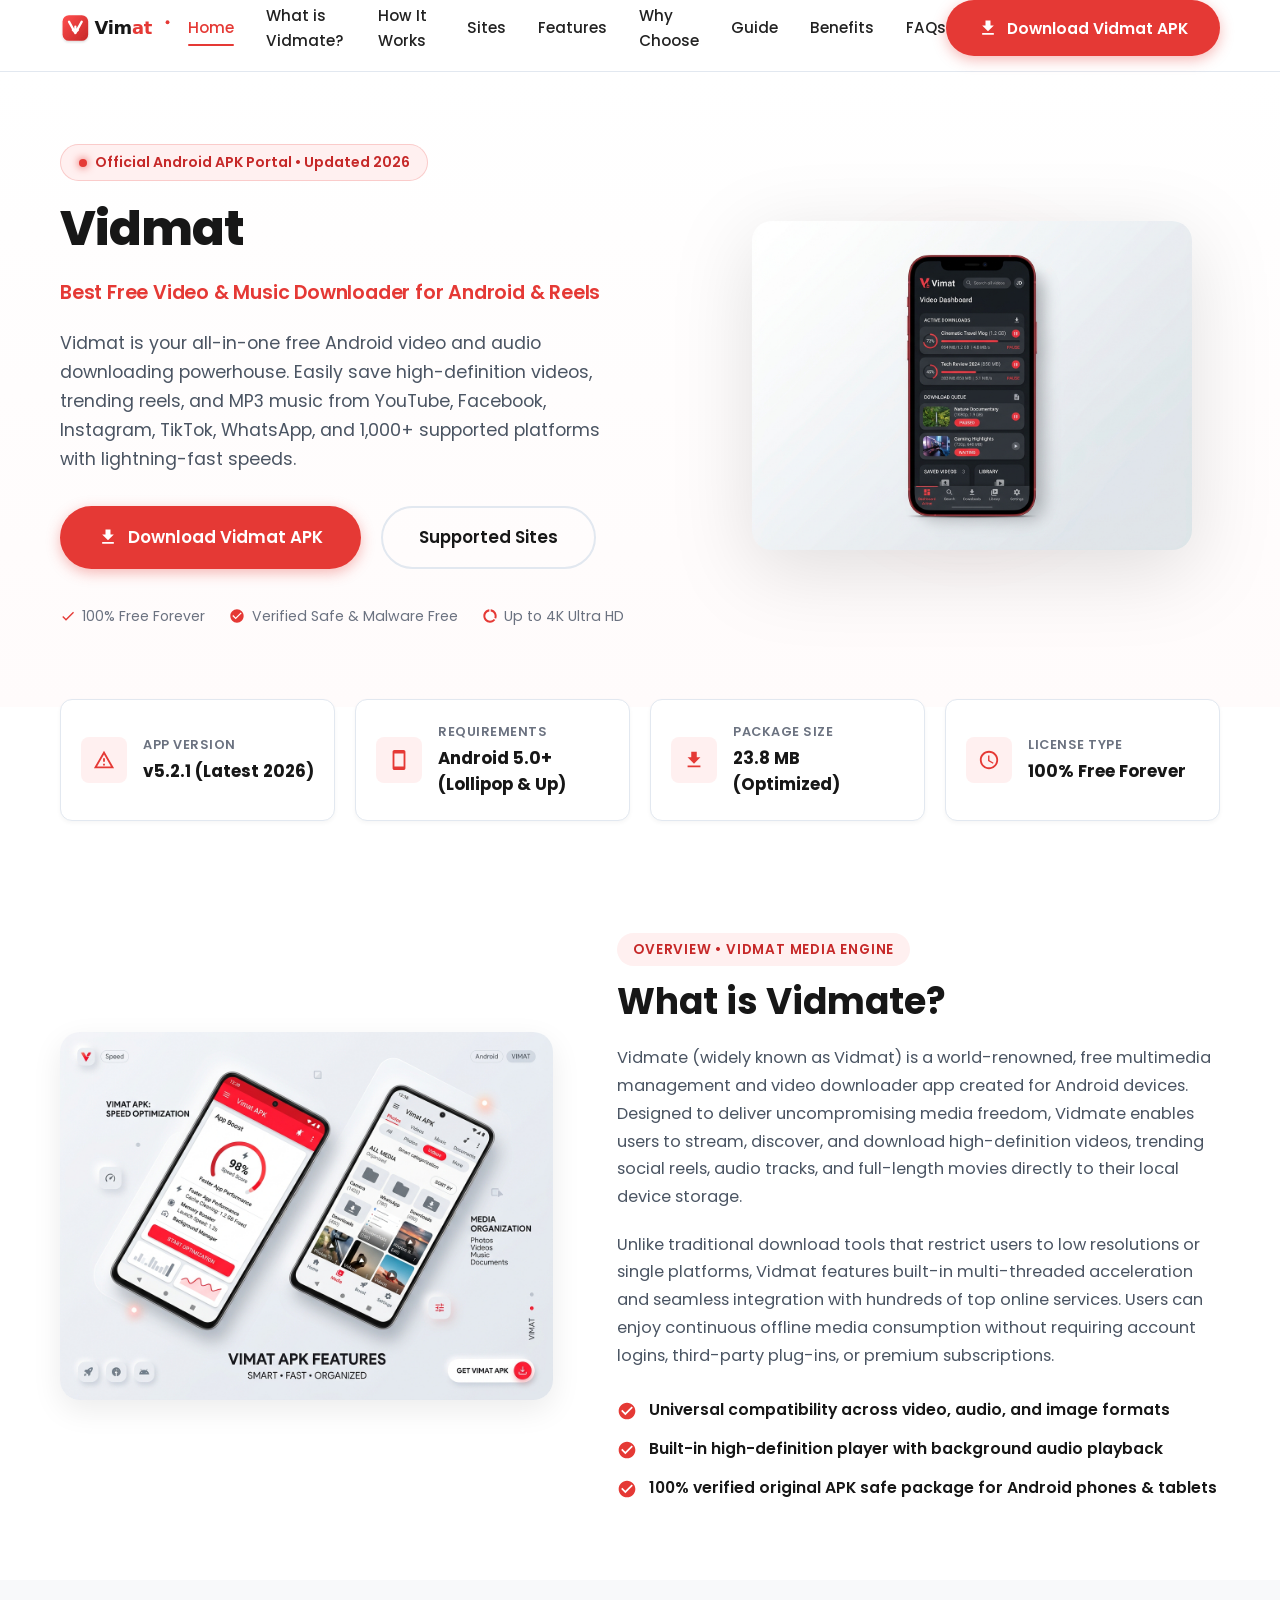
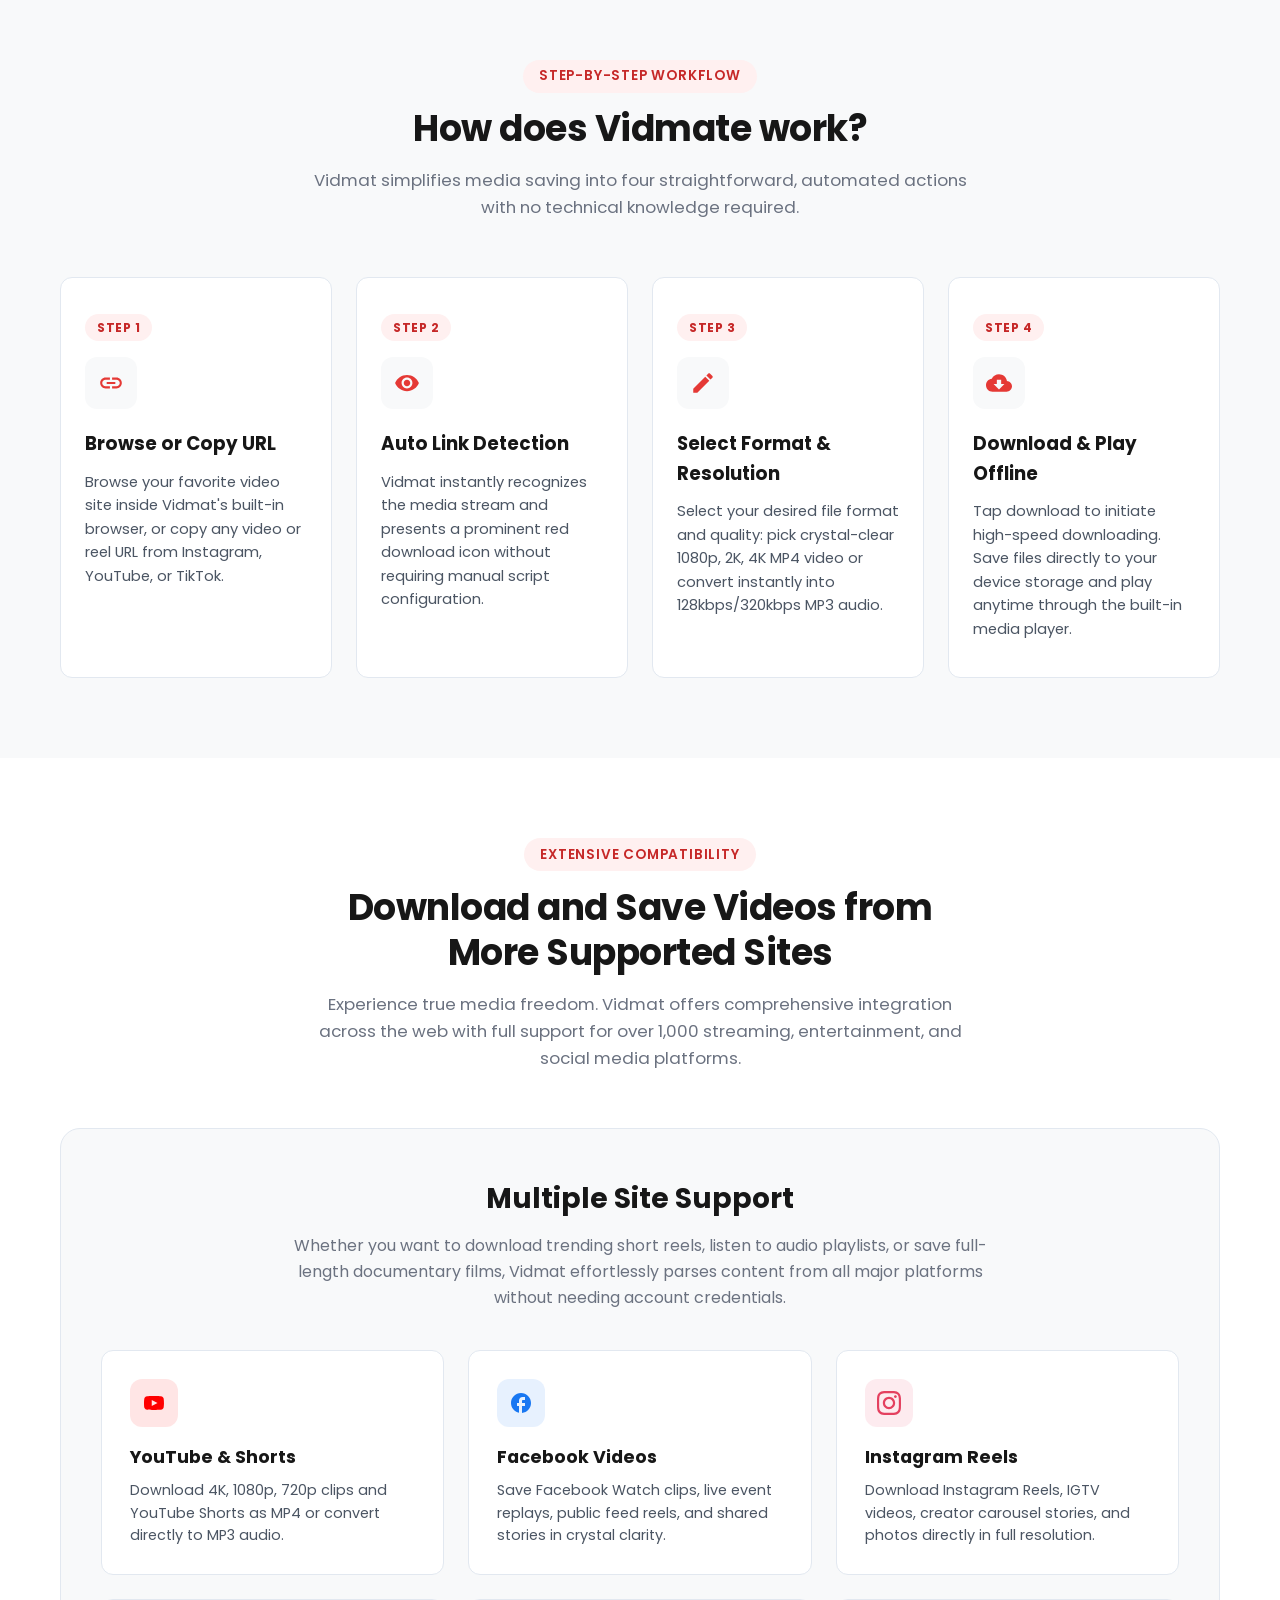
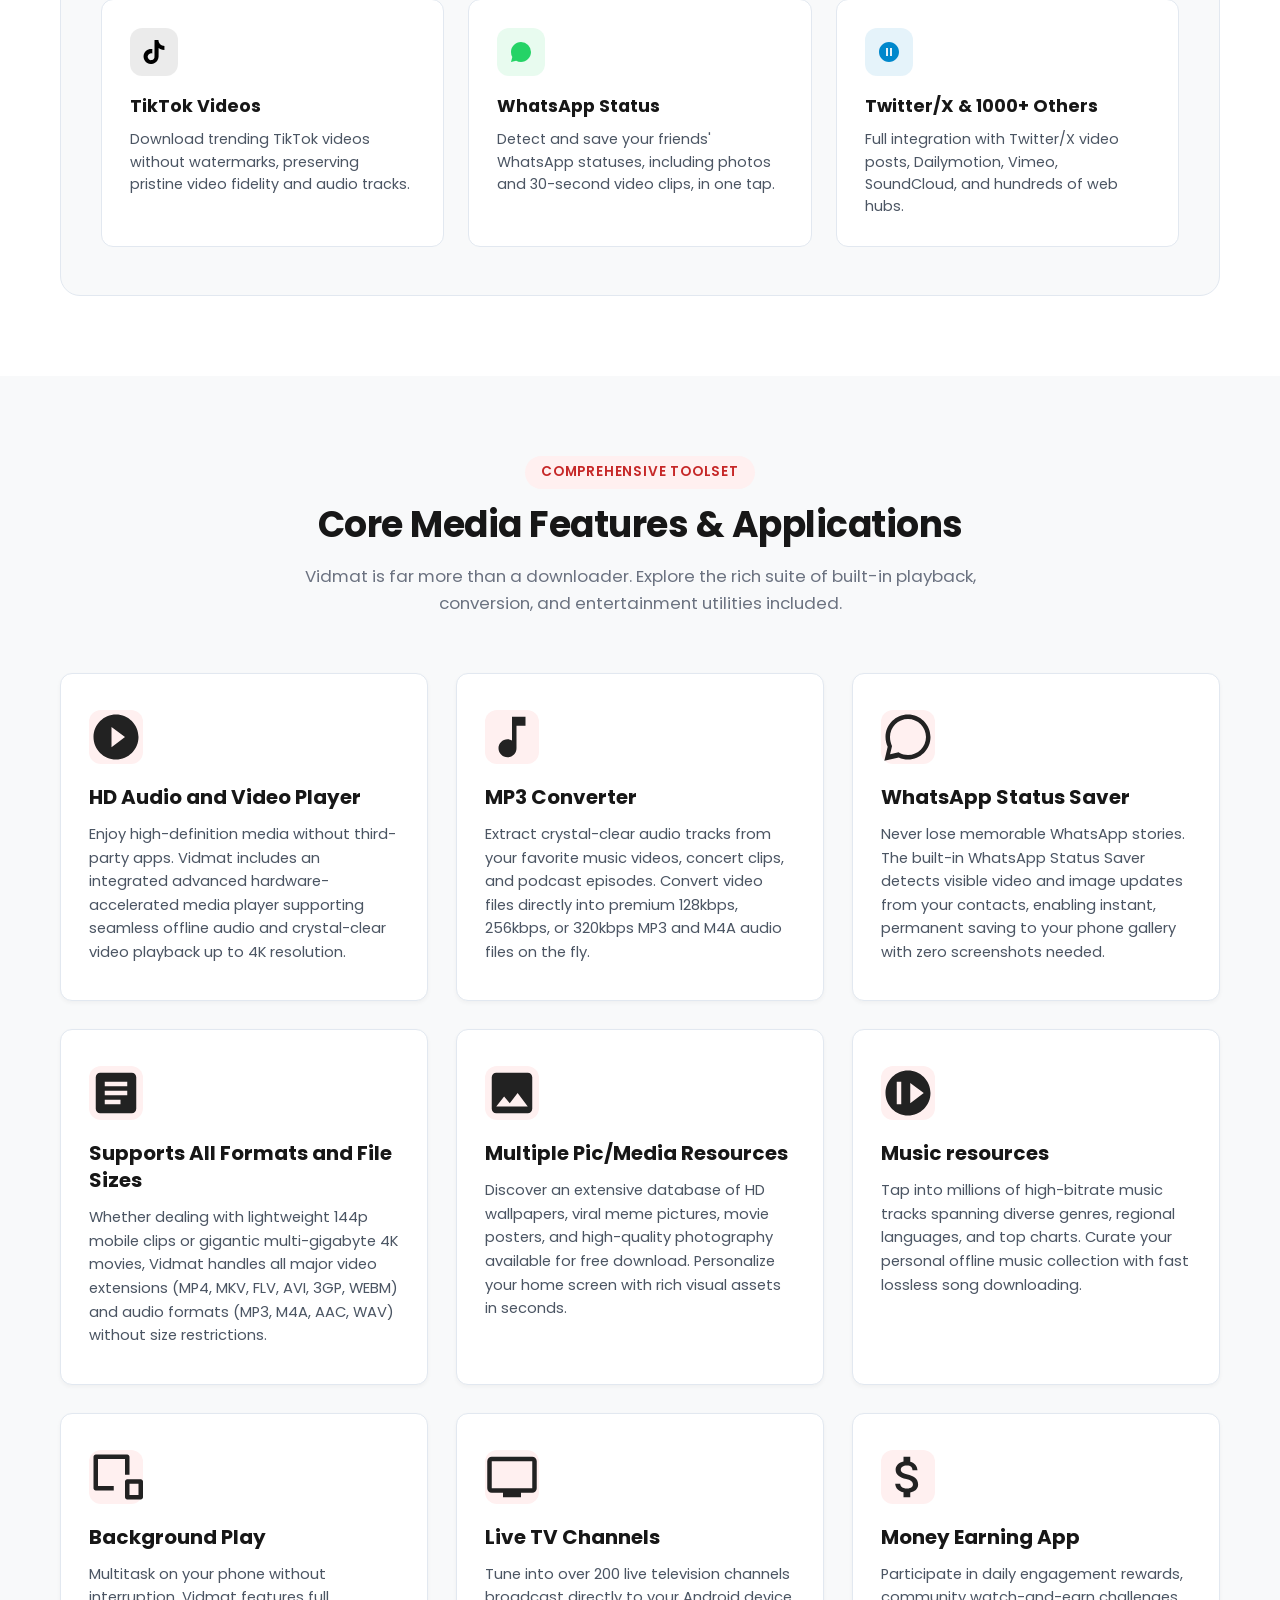
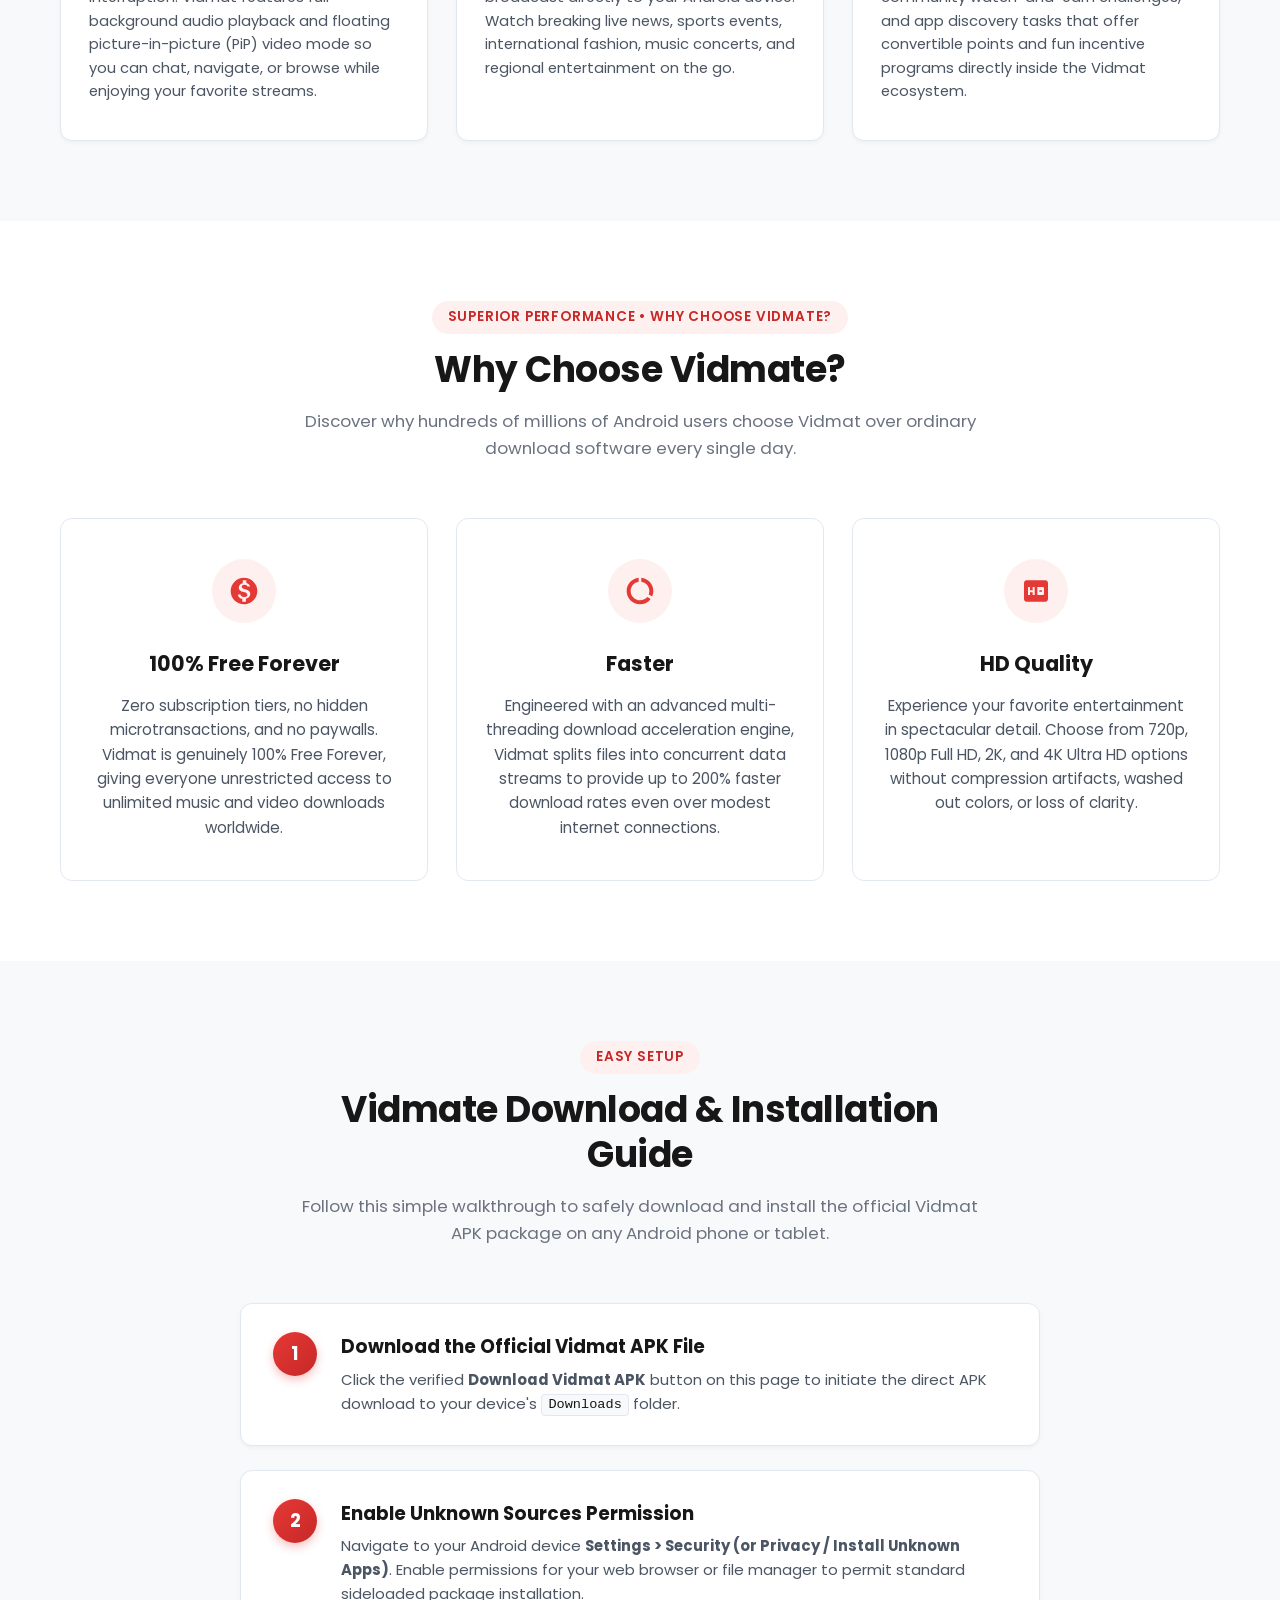
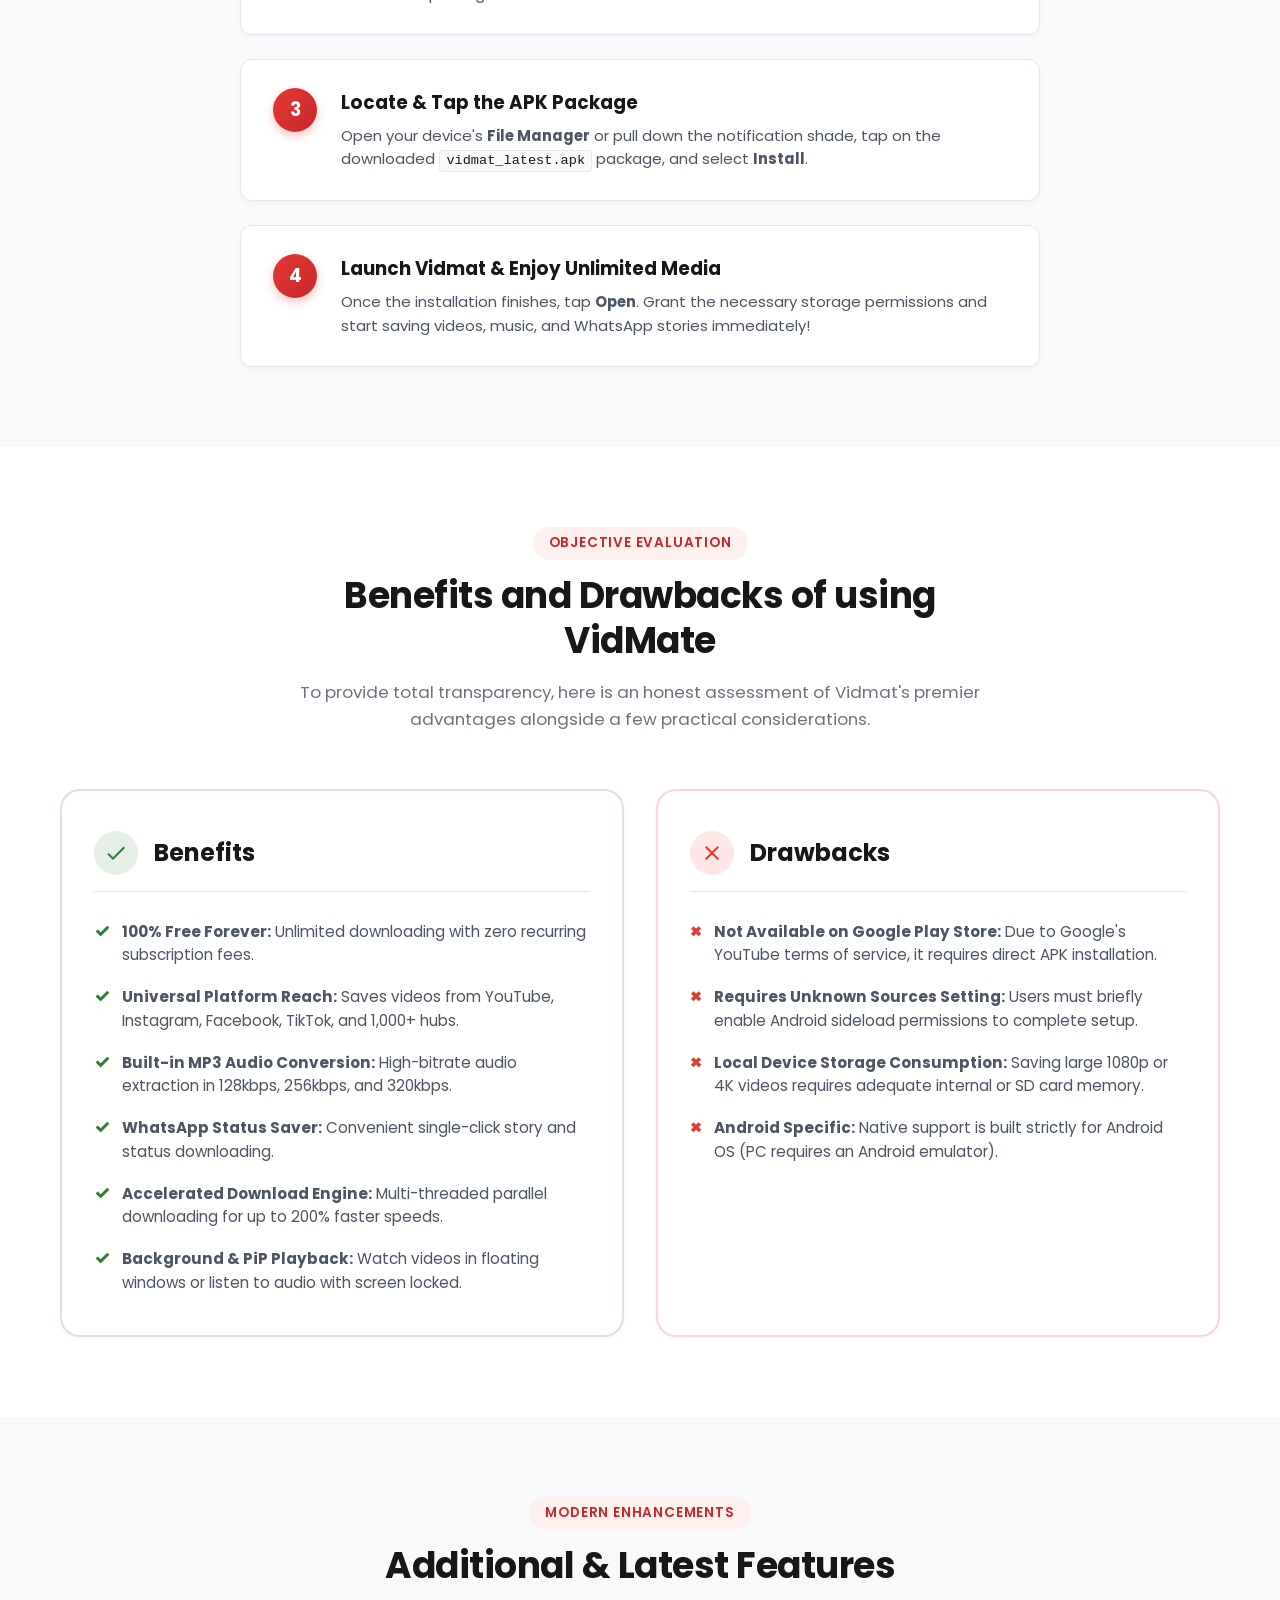
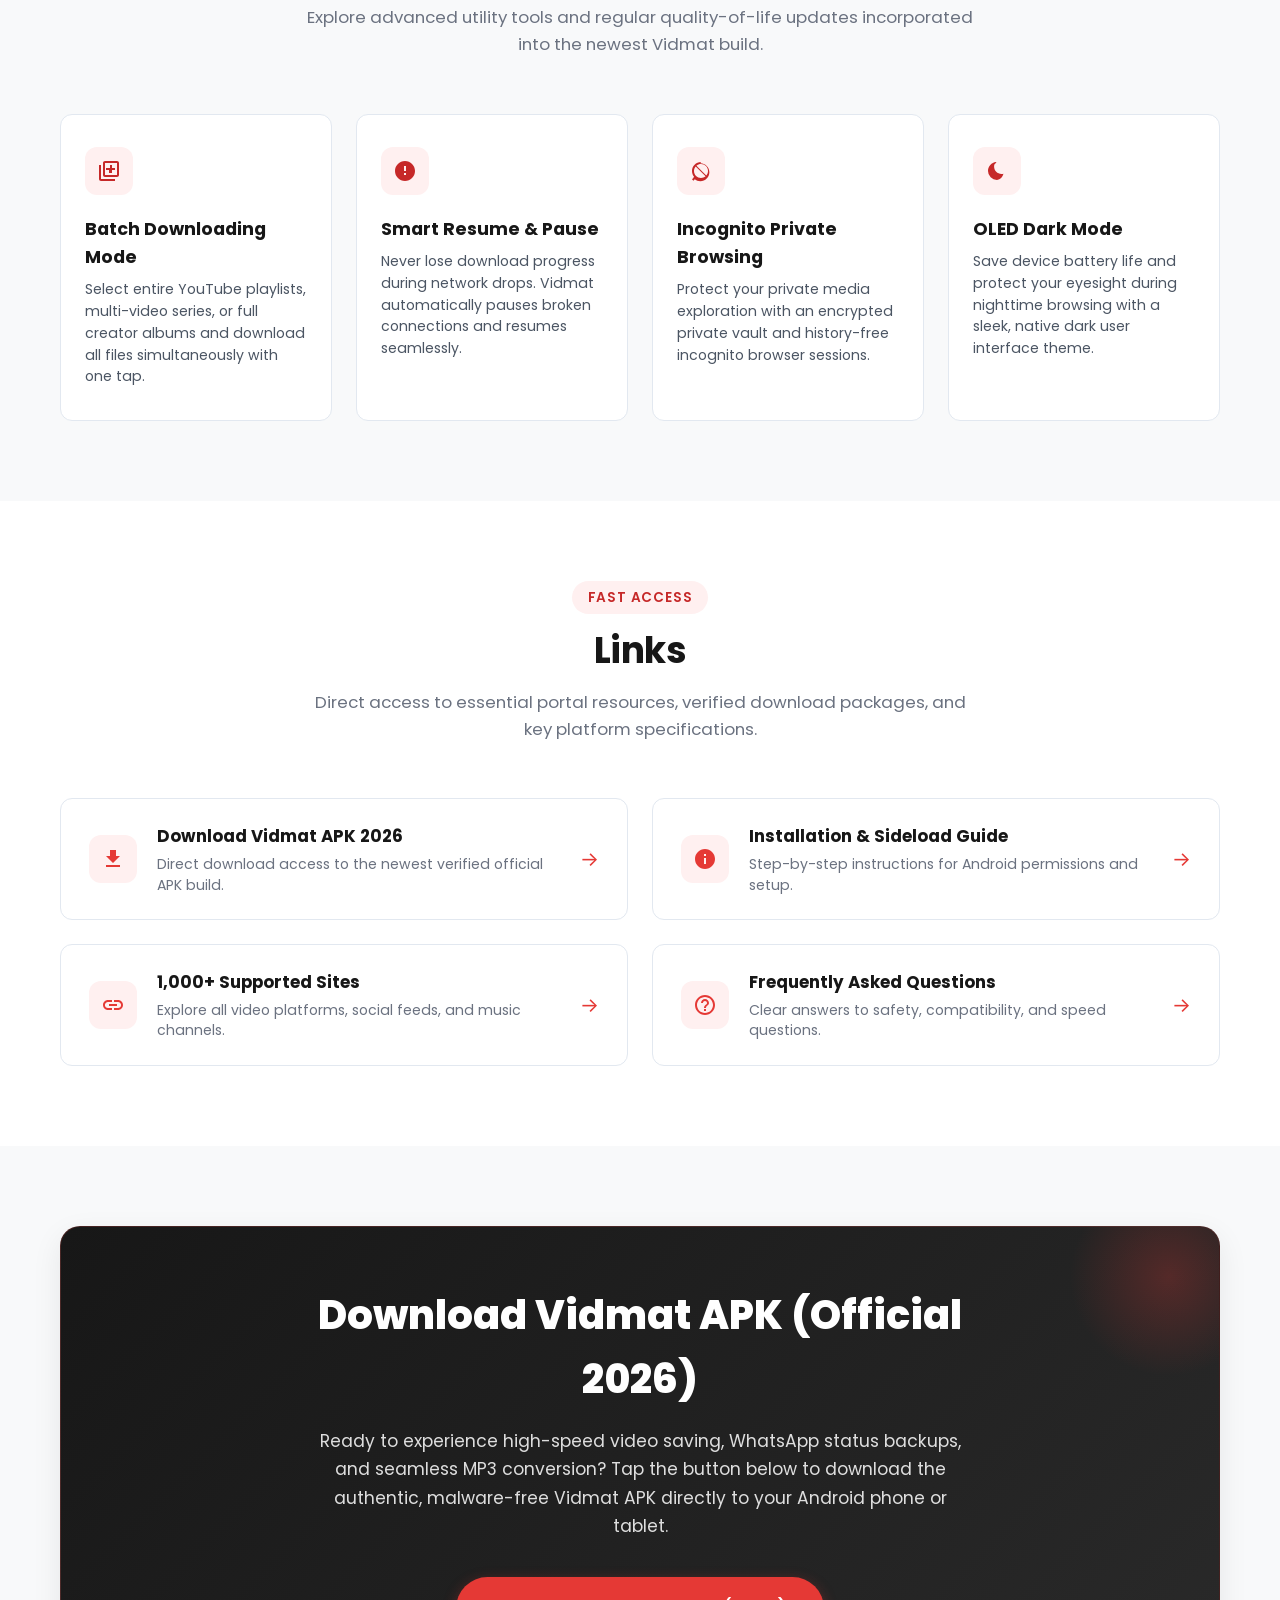
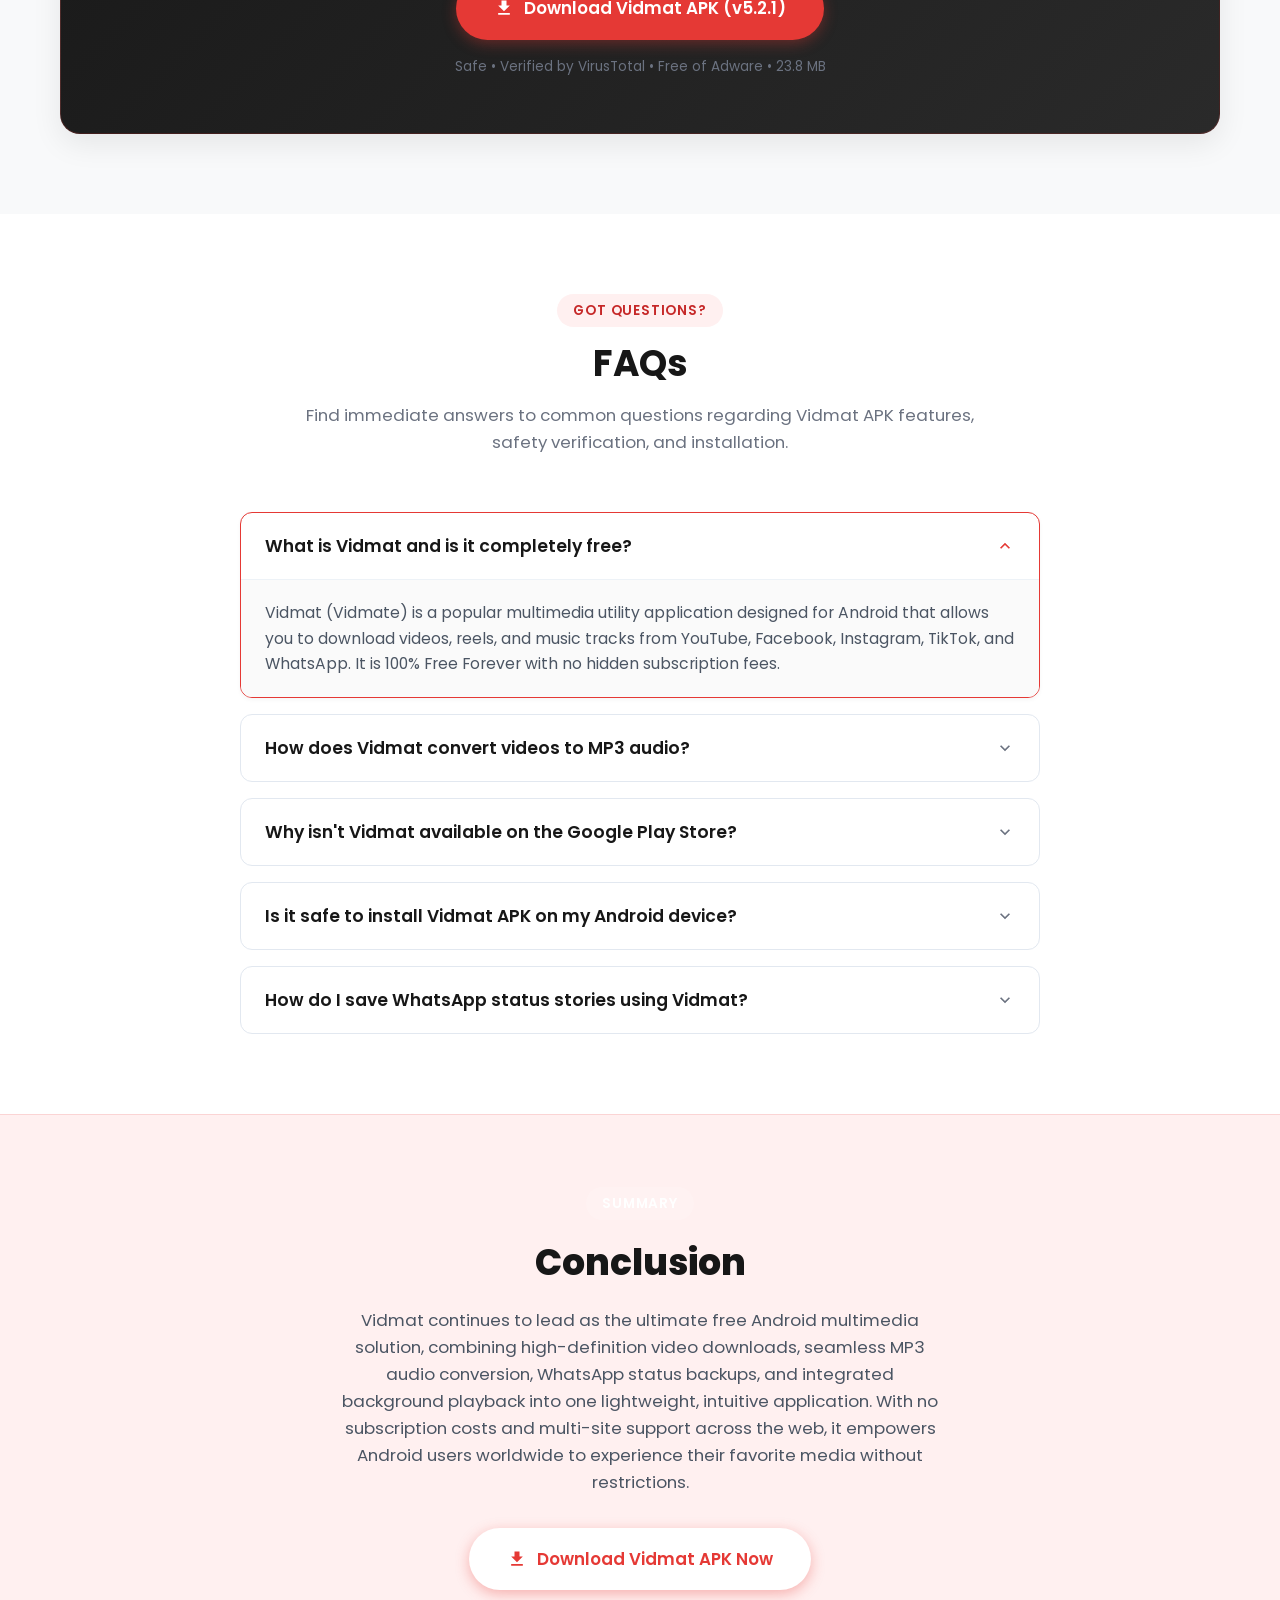
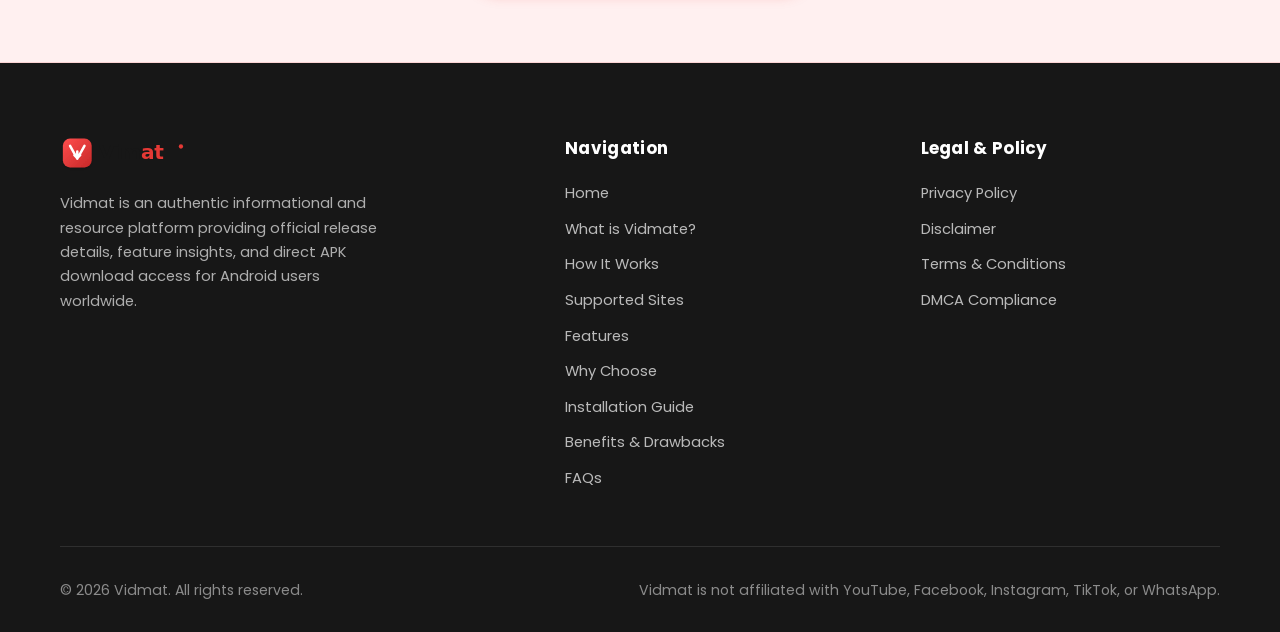
==== commit 7b4ae1ea: "Update website domain" ====
--- a/index.html
+++ b/index.html
@@ -1,19 +1,23 @@
 <!DOCTYPE html>
 <html lang="en">
+
 <head>
   <meta charset="UTF-8">
   <meta name="viewport" content="width=device-width, initial-scale=1.0">
   <meta http-equiv="X-UA-Compatible" content="ie=edge">
-  
+
   <!-- Primary SEO Meta Tags -->
-  <title>Vimat – Download Latest Vimat APK</title>
-  <meta name="title" content="Vimat – Download Latest Vimat APK">
-  <meta name="description" content="Learn about Vimat, explore its features, check the latest APK information, and download Vimat for Android.">
-  <meta name="keywords" content="Vimat, Vimat APK, download Vimat, Vimat Android app, Vimat latest version, APK download">
+  <title>Vidmat APK Download - Free HD Video & Music Downloader App</title>
+  <meta name="title" content="Vidmat APK Download - Free HD Video & Music Downloader App">
+  <meta name="description"
+    content="Vidmat provides fast HD video and music downloads for Android from top media platforms. Download the official APK today for safe, fast and easy access!">
+  <meta name="keywords"
+    content="Vidmat, Vidmat APK, download Vidmat, Vidmate APK download, free video downloader, MP3 converter, Android video saver, Vidmat official">
   <meta name="robots" content="index, follow">
-  
+  <meta name="google-site-verification" content="gTkA-B6f3U-gZTK85P83LOPx6sU4QbuiREYMwpMC9Og">
+
   <!-- Canonical URL -->
-  <link rel="canonical" href="https://www.vimat.app/">
+  <link rel="canonical" href="https://vidmat-ipg4.vercel.app/">
 
   <!-- Favicon -->
   <link rel="icon" type="image/svg+xml" href="assets/icons/favicon.svg">
@@ -21,26 +25,31 @@
 
   <!-- Open Graph / Facebook -->
   <meta property="og:type" content="website">
-  <meta property="og:url" content="https://www.vimat.app/">
-  <meta property="og:title" content="Vimat – Download Latest Vimat APK">
-  <meta property="og:description" content="Learn about Vimat, explore its features, check the latest APK information, and download Vimat for Android.">
+  <meta property="og:url" content="https://vidmat-ipg4.vercel.app/">
+  <meta property="og:title" content="Vidmat APK Download - Free HD Video &amp; Music Downloader App">
+  <meta property="og:description"
+    content="Vidmat provides fast HD video and music download services for Android devices worldwide from top media platforms. Download the safe official APK file today!">
   <meta property="og:image" content="assets/images/hero-mockup.jpg">
 
   <!-- Twitter -->
   <meta property="twitter:card" content="summary_large_image">
-  <meta property="twitter:url" content="https://www.vimat.app/">
-  <meta property="twitter:title" content="Vimat – Download Latest Vimat APK">
-  <meta property="twitter:description" content="Learn about Vimat, explore its features, check the latest APK information, and download Vimat for Android.">
+  <meta property="twitter:url" content="https://vidmat-ipg4.vercel.app/">
+  <meta property="twitter:title" content="Vidmat APK Download - Free HD Video &amp; Music Downloader App">
+  <meta property="twitter:description"
+    content="Vidmat provides fast HD video and music download services for Android devices worldwide from top media platforms. Download the safe official APK file today!">
   <meta property="twitter:image" content="assets/images/hero-mockup.jpg">
 
   <!-- Google Fonts -->
   <link rel="preconnect" href="https://fonts.googleapis.com">
   <link rel="preconnect" href="https://fonts.gstatic.com" crossorigin>
-  <link href="https://fonts.googleapis.com/css2?family=Inter:wght@400;500;600;700&family=Poppins:wght@500;600;700;800&display=swap" rel="stylesheet">
+  <link
+    href="https://fonts.googleapis.com/css2?family=Inter:wght@400;500;600;700&family=Poppins:wght@500;600;700;800&display=swap"
+    rel="stylesheet">
 
   <!-- Main Stylesheet -->
   <link rel="stylesheet" href="css/style.css">
 </head>
+
 <body>
 
   <!-- =========================================================================
@@ -50,26 +59,30 @@
     <div class="container">
       <nav class="navbar" aria-label="Main Navigation">
         <!-- Logo -->
-        <a href="#hero" class="nav-brand" aria-label="Vimat Home Page">
-          <img src="assets/logo/vimat-logo.svg" alt="Vimat Logo" class="logo-img" width="160" height="40">
+        <a href="#hero" class="nav-brand" aria-label="Vidmat Home Page">
+          <img src="assets/logo/vimat-logo.svg" alt="Vidmat Logo" class="logo-img" width="160" height="40">
         </a>
 
         <!-- Desktop Links -->
         <ul class="nav-menu">
           <li><a href="#hero" class="nav-link active">Home</a></li>
-          <li><a href="#about" class="nav-link">About</a></li>
+          <li><a href="#about" class="nav-link">What is Vidmate?</a></li>
+          <li><a href="#workflow" class="nav-link">How It Works</a></li>
+          <li><a href="#supported-sites" class="nav-link">Sites</a></li>
           <li><a href="#features" class="nav-link">Features</a></li>
-          <li><a href="#download" class="nav-link">Download</a></li>
-          <li><a href="#faq" class="nav-link">FAQ</a></li>
+          <li><a href="#why-choose" class="nav-link">Why Choose</a></li>
+          <li><a href="#guide" class="nav-link">Guide</a></li>
+          <li><a href="#pros-cons" class="nav-link">Benefits</a></li>
+          <li><a href="#faq" class="nav-link">FAQs</a></li>
         </ul>
 
         <!-- Right Side CTA -->
         <div class="nav-cta">
           <a href="#download" class="btn btn-primary">
-            <svg class="btn-icon" viewBox="0 0 24 24">
-              <path d="M19 9h-4V3H9v6H5l7 7 7-7zM5 18v2h14v-2H5z"/>
+            <svg class="btn-icon" viewBox="0 0 24 24" fill="currentColor">
+              <path d="M19 9h-4V3H9v6H5l7 7 7-7zM5 18v2h14v-2H5z" />
             </svg>
-            Download Vimat APK
+            Download Vidmat APK
           </a>
         </div>
 
@@ -96,37 +109,51 @@
           <div class="hero-content">
             <div class="hero-badge">
               <span class="hero-badge-icon"></span>
-              Official Android APK Portal
-            </div>
-
-            <h1 class="hero-title">
-              Vimat – Download the <span>Latest Vimat APK</span>
-            </h1>
+              Official Android APK Portal &bull; Updated 2026
+            </div>
+
+            <!-- H1 HEADING AS PROVIDED -->
+            <h1 class="hero-title">Vidmat</h1>
+            <p class="hero-tagline">Best Free Video &amp; Music Downloader for Android &amp; Reels</p>
 
             <p class="hero-description">
-              Welcome to Vimat, your dedicated platform for discovering detailed information, features, and update guides for the Vimat Android application. Explore complete application specs, installation steps, and download access for the official APK.
+              Vidmat is your all-in-one free Android video and audio downloading powerhouse. Easily save high-definition
+              videos, trending reels, and MP3 music from YouTube, Facebook, Instagram, TikTok, WhatsApp, and 1,000+
+              supported platforms with lightning-fast speeds.
             </p>
 
             <div class="hero-actions">
               <a href="#download" class="btn btn-primary btn-lg">
-                <svg class="btn-icon" viewBox="0 0 24 24">
-                  <path d="M19 9h-4V3H9v6H5l7 7 7-7zM5 18v2h14v-2H5z"/>
-                </svg>
-                Download Vimat APK
+                <svg class="btn-icon" viewBox="0 0 24 24" fill="currentColor">
+                  <path d="M19 9h-4V3H9v6H5l7 7 7-7zM5 18v2h14v-2H5z" />
+                </svg>
+                Download Vidmat APK
               </a>
-              <a href="#features" class="btn btn-secondary btn-lg">
-                Explore Features
+              <a href="#supported-sites" class="btn btn-secondary btn-lg">
+                Supported Sites
               </a>
             </div>
 
             <div class="hero-meta">
               <div class="hero-meta-item">
-                <svg class="hero-meta-icon" viewBox="0 0 24 24"><path d="M9 16.17L4.83 12l-1.42 1.41L9 19 21 7l-1.41-1.41z"/></svg>
-                <span>Free for Android</span>
+                <svg class="hero-meta-icon" viewBox="0 0 24 24">
+                  <path d="M9 16.17L4.83 12l-1.42 1.41L9 19 21 7l-1.41-1.41z" />
+                </svg>
+                <span>100% Free Forever</span>
               </div>
               <div class="hero-meta-item">
-                <svg class="hero-meta-icon" viewBox="0 0 24 24"><path d="M12 2C6.48 2 2 6.48 2 12s4.48 10 10 10 10-4.48 10-10S17.52 2 12 2zm-2 15l-5-5 1.41-1.41L10 14.17l7.59-7.59L19 8l-9 9z"/></svg>
-                <span>Verified Safe Package</span>
+                <svg class="hero-meta-icon" viewBox="0 0 24 24">
+                  <path
+                    d="M12 2C6.48 2 2 6.48 2 12s4.48 10 10 10 10-4.48 10-10S17.52 2 12 2zm-2 15l-5-5 1.41-1.41L10 14.17l7.59-7.59L19 8l-9 9z" />
+                </svg>
+                <span>Verified Safe &amp; Malware Free</span>
+              </div>
+              <div class="hero-meta-item">
+                <svg class="hero-meta-icon" viewBox="0 0 24 24">
+                  <path
+                    d="M13 2.05v3.03c3.39.49 6 3.39 6 6.92 0 .9-.18 1.75-.48 2.54l2.6 1.53c.56-1.24.88-2.62.88-4.07 0-5.18-3.95-9.45-9-9.95zM12 19c-3.87 0-7-3.13-7-7 0-3.53 2.61-6.43 6-6.92V2.05c-5.05.5-9 4.76-9 9.95 0 5.52 4.47 10 9.99 10 3.31 0 6.24-1.61 8.01-4.09l-2.45-1.45C16.32 17.81 14.3 19 12 19z" />
+                </svg>
+                <span>Up to 4K Ultra HD</span>
               </div>
             </div>
           </div>
@@ -135,20 +162,16 @@
           <div class="hero-visual">
             <div class="hero-bg-shape"></div>
             <div class="hero-image-wrapper">
-              <img src="assets/images/hero-mockup.jpg" 
-                   alt="Vimat APK application interface" 
-                   class="hero-image" 
-                   width="440" 
-                   height="330" 
-                   loading="eager">
-            </div>
-          </div>
-        </div>
-      </div>
-    </section>
-
-    <!-- =========================================================================
-         2. QUICK APP INFORMATION
+              <img src="assets/images/hero-mockup.jpg" alt="Vidmat APK interface for Android devices" class="hero-image"
+                width="440" height="330" loading="eager">
+            </div>
+          </div>
+        </div>
+      </div>
+    </section>
+
+    <!-- =========================================================================
+         2. QUICK APP INFORMATION BAR
          ========================================================================= -->
     <section class="quick-info-section" id="quick-info">
       <div class="container">
@@ -156,361 +179,971 @@
           <!-- Card 1: Version -->
           <div class="info-card">
             <div class="info-icon-wrapper">
-              <svg class="info-icon" viewBox="0 0 24 24"><path d="M12 2L1 21h22L12 2zm0 3.99L19.53 19H4.47L12 5.99zM11 16h2v2h-2zm0-6h2v4h-2z"/></svg>
+              <svg class="info-icon" viewBox="0 0 24 24">
+                <path d="M12 2L1 21h22L12 2zm0 3.99L19.53 19H4.47L12 5.99zM11 16h2v2h-2zm0-6h2v4h-2z" />
+              </svg>
             </div>
             <div class="info-details">
-              <span class="info-label">Latest Version</span>
-              <span class="info-value">v5.1.2</span>
+              <span class="info-label">App Version</span>
+              <span class="info-value">v5.2.1 (Latest 2026)</span>
             </div>
           </div>
 
           <!-- Card 2: Android Support -->
           <div class="info-card">
             <div class="info-icon-wrapper">
-              <svg class="info-icon" viewBox="0 0 24 24"><path d="M17 1.01L7 1c-1.1 0-2 .9-2 2v18c0 1.1.9 2 2 2h10c1.1 0 2-.9 2-2V3c0-1.1-.9-1.99-2-1.99zM17 19H7V5h10v14z"/></svg>
+              <svg class="info-icon" viewBox="0 0 24 24">
+                <path
+                  d="M17 1.01L7 1c-1.1 0-2 .9-2 2v18c0 1.1.9 2 2 2h10c1.1 0 2-.9 2-2V3c0-1.1-.9-1.99-2-1.99zM17 19H7V5h10v14z" />
+              </svg>
             </div>
             <div class="info-details">
-              <span class="info-label">Android Support</span>
-              <span class="info-value">Android 5.0+</span>
+              <span class="info-label">Requirements</span>
+              <span class="info-value">Android 5.0+ (Lollipop &amp; Up)</span>
             </div>
           </div>
 
           <!-- Card 3: App Size -->
           <div class="info-card">
             <div class="info-icon-wrapper">
-              <svg class="info-icon" viewBox="0 0 24 24"><path d="M19 9h-4V3H9v6H5l7 7 7-7zM5 18v2h14v-2H5z"/></svg>
+              <svg class="info-icon" viewBox="0 0 24 24">
+                <path d="M19 9h-4V3H9v6H5l7 7 7-7zM5 18v2h14v-2H5z" />
+              </svg>
             </div>
             <div class="info-details">
-              <span class="info-label">App Size</span>
-              <span class="info-value">25.4 MB</span>
-            </div>
-          </div>
-
-          <!-- Card 4: Updated -->
+              <span class="info-label">Package Size</span>
+              <span class="info-value">23.8 MB (Optimized)</span>
+            </div>
+          </div>
+
+          <!-- Card 4: Price & License -->
           <div class="info-card">
             <div class="info-icon-wrapper">
-              <svg class="info-icon" viewBox="0 0 24 24"><path d="M11.99 2C6.47 2 2 6.48 2 12s4.47 10 9.99 10C17.52 22 22 17.52 22 12S17.52 2 11.99 2zM12 20c-4.42 0-8-3.58-8-8s3.58-8 8-8 8 3.58 8 8-3.58 8-8 8zm.5-13H11v6l5.25 3.15.75-1.23-4.5-2.67z"/></svg>
+              <svg class="info-icon" viewBox="0 0 24 24">
+                <path
+                  d="M11.99 2C6.47 2 2 6.48 2 12s4.47 10 9.99 10C17.52 22 22 17.52 22 12S17.52 2 11.99 2zM12 20c-4.42 0-8-3.58-8-8s3.58-8 8-8 8 3.58 8 8-3.58 8-8 8zm.5-13H11v6l5.25 3.15.75-1.23-4.5-2.67z" />
+              </svg>
             </div>
             <div class="info-details">
-              <span class="info-label">Last Updated</span>
-              <span class="info-value">Recent Release</span>
-            </div>
-          </div>
-        </div>
-      </div>
-    </section>
-
-    <!-- =========================================================================
-         3. ABOUT VIMAT SECTION
+              <span class="info-label">License Type</span>
+              <span class="info-value">100% Free Forever</span>
+            </div>
+          </div>
+        </div>
+      </div>
+    </section>
+
+    <!-- =========================================================================
+         3. WHAT IS VIDMATE?
          ========================================================================= -->
     <section class="section" id="about">
       <div class="container">
         <div class="about-grid">
           <!-- Left Visual -->
           <div class="about-visual">
-            <img src="assets/images/about-preview.jpg" 
-                 alt="Vimat Android app illustration" 
-                 class="about-image" 
-                 width="500" 
-                 height="375" 
-                 loading="lazy">
+            <img src="assets/images/about-preview.jpg" alt="What is Vidmate Android app interface preview"
+              class="about-image" width="500" height="375" loading="lazy">
           </div>
 
           <!-- Right Content -->
           <div class="about-content">
-            <span class="section-tag">About Vimat</span>
-            <h2>What is Vimat?</h2>
-            
-            <p>
-              Vimat is a comprehensive mobile resource utility designed for Android users seeking an organized, streamlined media management and navigation platform. This website serves as the primary informational portal where users can access verified technical specifications, release details, and setup guidance for Vimat.
-            </p>
-            
-            <p>
-              Built specifically for modern Android smartphones and tablets, Vimat provides intuitive controls and optimized performance. On this official information page, you will find authentic details regarding app compatibility, installation instructions, and direct access to download the latest available APK package.
+            <span class="section-tag">Overview &bull; Vidmat Media Engine</span>
+            <h2>What is Vidmate?</h2>
+
+            <p>
+              Vidmate (widely known as Vidmat) is a world-renowned, free multimedia management and video downloader app
+              created for Android devices. Designed to deliver uncompromising media freedom, Vidmate enables users to
+              stream, discover, and download high-definition videos, trending social reels, audio tracks, and
+              full-length movies directly to their local device storage.
+            </p>
+
+            <p>
+              Unlike traditional download tools that restrict users to low resolutions or single platforms, Vidmat
+              features built-in multi-threaded acceleration and seamless integration with hundreds of top online
+              services. Users can enjoy continuous offline media consumption without requiring account logins,
+              third-party plug-ins, or premium subscriptions.
             </p>
 
             <div class="about-bullets">
               <div class="bullet-item">
-                <svg class="bullet-icon" viewBox="0 0 24 24"><path d="M12 2C6.48 2 2 6.48 2 12s4.48 10 10 10 10-4.48 10-10S17.52 2 12 2zm-2 15l-5-5 1.41-1.41L10 14.17l7.59-7.59L19 8l-9 9z"/></svg>
-                <span class="bullet-text">Detailed application breakdown and performance insights</span>
+                <svg class="bullet-icon" viewBox="0 0 24 24">
+                  <path
+                    d="M12 2C6.48 2 2 6.48 2 12s4.48 10 10 10 10-4.48 10-10S17.52 2 12 2zm-2 15l-5-5 1.41-1.41L10 14.17l7.59-7.59L19 8l-9 9z" />
+                </svg>
+                <span class="bullet-text">Universal compatibility across video, audio, and image formats</span>
               </div>
               <div class="bullet-item">
-                <svg class="bullet-icon" viewBox="0 0 24 24"><path d="M12 2C6.48 2 2 6.48 2 12s4.48 10 10 10 10-4.48 10-10S17.52 2 12 2zm-2 15l-5-5 1.41-1.41L10 14.17l7.59-7.59L19 8l-9 9z"/></svg>
-                <span class="bullet-text">Safe and direct access to the Vimat APK installer</span>
+                <svg class="bullet-icon" viewBox="0 0 24 24">
+                  <path
+                    d="M12 2C6.48 2 2 6.48 2 12s4.48 10 10 10 10-4.48 10-10S17.52 2 12 2zm-2 15l-5-5 1.41-1.41L10 14.17l7.59-7.59L19 8l-9 9z" />
+                </svg>
+                <span class="bullet-text">Built-in high-definition player with background audio playback</span>
               </div>
               <div class="bullet-item">
-                <svg class="bullet-icon" viewBox="0 0 24 24"><path d="M12 2C6.48 2 2 6.48 2 12s4.48 10 10 10 10-4.48 10-10S17.52 2 12 2zm-2 15l-5-5 1.41-1.41L10 14.17l7.59-7.59L19 8l-9 9z"/></svg>
-                <span class="bullet-text">Regular updates regarding new features and compatibility updates</span>
-              </div>
-            </div>
-          </div>
-        </div>
-      </div>
-    </section>
-
-    <!-- =========================================================================
-         4. VIMAT FEATURES SECTION
+                <svg class="bullet-icon" viewBox="0 0 24 24">
+                  <path
+                    d="M12 2C6.48 2 2 6.48 2 12s4.48 10 10 10 10-4.48 10-10S17.52 2 12 2zm-2 15l-5-5 1.41-1.41L10 14.17l7.59-7.59L19 8l-9 9z" />
+                </svg>
+                <span class="bullet-text">100% verified original APK safe package for Android phones &amp;
+                  tablets</span>
+              </div>
+            </div>
+          </div>
+        </div>
+      </div>
+    </section>
+
+    <!-- =========================================================================
+         4. HOW DOES VIDMATE WORK?
+         ========================================================================= -->
+    <section class="section section-light" id="workflow">
+      <div class="container">
+        <div class="section-header">
+          <span class="section-tag">Step-by-Step Workflow</span>
+          <h2 class="section-title">How does Vidmate work?</h2>
+          <p class="section-subtitle">
+            Vidmat simplifies media saving into four straightforward, automated actions with no technical knowledge
+            required.
+          </p>
+        </div>
+
+        <div class="workflow-steps-grid">
+          <!-- Step 1 -->
+          <div class="workflow-card">
+            <div class="workflow-step-badge">Step 1</div>
+            <div class="workflow-icon-box">
+              <svg viewBox="0 0 24 24" fill="currentColor">
+                <path
+                  d="M3.9 12c0-1.71 1.39-3.1 3.1-3.1h4V7H7c-2.76 0-5 2.24-5 5s2.24 5 5 5h4v-1.9H7c-1.71 0-3.1-1.39-3.1-3.1zM8 13h8v-2H8v2zm9-6h-4v1.9h4c1.71 0 3.1 1.39 3.1 3.1s-1.39 3.1-3.1 3.1h-4V17h4c2.76 0 5-2.24 5-5s-2.24-5-5-5z" />
+              </svg>
+            </div>
+            <h3 class="workflow-title">Browse or Copy URL</h3>
+            <p class="workflow-desc">
+              Browse your favorite video site inside Vidmat's built-in browser, or copy any video or reel URL from
+              Instagram, YouTube, or TikTok.
+            </p>
+          </div>
+
+          <!-- Step 2 -->
+          <div class="workflow-card">
+            <div class="workflow-step-badge">Step 2</div>
+            <div class="workflow-icon-box">
+              <svg viewBox="0 0 24 24" fill="currentColor">
+                <path
+                  d="M12 4.5C7 4.5 2.73 7.61 1 12c1.73 4.39 6 7.5 11 7.5s9.27-3.11 11-7.5c-1.73-4.39-6-7.5-11-7.5zM12 17c-2.76 0-5-2.24-5-5s2.24-5 5-5 5 2.24 5 5-2.24 5-5 5zm0-8c-1.66 0-3 1.34-3 3s1.34 3 3 3 3-1.34 3-3-1.34-3-3-3z" />
+              </svg>
+            </div>
+            <h3 class="workflow-title">Auto Link Detection</h3>
+            <p class="workflow-desc">
+              Vidmat instantly recognizes the media stream and presents a prominent red download icon without requiring
+              manual script configuration.
+            </p>
+          </div>
+
+          <!-- Step 3 -->
+          <div class="workflow-card">
+            <div class="workflow-step-badge">Step 3</div>
+            <div class="workflow-icon-box">
+              <svg viewBox="0 0 24 24" fill="currentColor">
+                <path
+                  d="M3 17.25V21h3.75L17.81 9.94l-3.75-3.75L3 17.25zM20.71 7.04c.39-.39.39-1.02 0-1.41l-2.34-2.34c-.39-.39-1.02-.39-1.41 0l-1.83 1.83 3.75 3.75 1.83-1.83z" />
+              </svg>
+            </div>
+            <h3 class="workflow-title">Select Format &amp; Resolution</h3>
+            <p class="workflow-desc">
+              Select your desired file format and quality: pick crystal-clear 1080p, 2K, 4K MP4 video or convert
+              instantly into 128kbps/320kbps MP3 audio.
+            </p>
+          </div>
+
+          <!-- Step 4 -->
+          <div class="workflow-card">
+            <div class="workflow-step-badge">Step 4</div>
+            <div class="workflow-icon-box">
+              <svg viewBox="0 0 24 24" fill="currentColor">
+                <path
+                  d="M19.35 10.04C18.67 6.59 15.64 4 12 4 9.11 4 6.6 5.64 5.35 8.04 2.34 8.36 0 10.91 0 14c0 3.31 2.69 6 6 6h13c2.76 0 5-2.24 5-5 0-2.64-2.05-4.78-4.65-4.96zM17 13l-5 5-5-5h3V9h4v4h3z" />
+              </svg>
+            </div>
+            <h3 class="workflow-title">Download &amp; Play Offline</h3>
+            <p class="workflow-desc">
+              Tap download to initiate high-speed downloading. Save files directly to your device storage and play
+              anytime through the built-in media player.
+            </p>
+          </div>
+        </div>
+      </div>
+    </section>
+
+    <!-- =========================================================================
+         5. SUPPORTED SITES & MULTIPLE SITE SUPPORT
+         ========================================================================= -->
+    <section class="section" id="supported-sites">
+      <div class="container">
+        <div class="section-header">
+          <span class="section-tag">Extensive Compatibility</span>
+          <h2 class="section-title">Download and Save Videos from More Supported Sites</h2>
+          <p class="section-subtitle">
+            Experience true media freedom. Vidmat offers comprehensive integration across the web with full support for
+            over 1,000 streaming, entertainment, and social media platforms.
+          </p>
+        </div>
+
+        <div class="multi-support-highlight">
+          <div class="multi-support-header">
+            <h2>Multiple Site Support</h2>
+            <p>
+              Whether you want to download trending short reels, listen to audio playlists, or save full-length
+              documentary films, Vidmat effortlessly parses content from all major platforms without needing account
+              credentials.
+            </p>
+          </div>
+
+          <div class="sites-grid">
+            <!-- Platform 1 -->
+            <div class="site-card">
+              <div class="site-icon-box yt-badge">
+                <svg viewBox="0 0 24 24" fill="currentColor">
+                  <path
+                    d="M21.58 7.19c-.23-.86-.91-1.54-1.77-1.77C18.25 5 12 5 12 5s-6.25 0-7.81.42c-.86.23-1.54.91-1.77 1.77C2 8.75 2 12 2 12s0 3.25.42 4.81c.23.86.91 1.54 1.77 1.77C5.75 19 12 19 12 19s6.25 0 7.81-.42c.86-.23 1.54-.91 1.77-1.77C22 15.25 22 12 22 12s0-3.25-.42-4.81zM9.75 15.02V8.98L15.5 12l-5.75 3.02z" />
+                </svg>
+              </div>
+              <h3 class="site-name">YouTube &amp; Shorts</h3>
+              <p class="site-detail">Download 4K, 1080p, 720p clips and YouTube Shorts as MP4 or convert directly to MP3
+                audio.</p>
+            </div>
+
+            <!-- Platform 2 -->
+            <div class="site-card">
+              <div class="site-icon-box fb-badge">
+                <svg viewBox="0 0 24 24" fill="currentColor">
+                  <path
+                    d="M22 12c0-5.52-4.48-10-10-10S2 6.48 2 12c0 4.84 3.44 8.87 8 9.8V15H8v-3h2V9.5C10 7.57 11.57 6 13.5 6H16v3h-2c-.55 0-1 .45-1 1v2h3v3h-3v6.95C18.05 21.45 22 17.19 22 12z" />
+                </svg>
+              </div>
+              <h3 class="site-name">Facebook Videos</h3>
+              <p class="site-detail">Save Facebook Watch clips, live event replays, public feed reels, and shared
+                stories in crystal clarity.</p>
+            </div>
+
+            <!-- Platform 3 -->
+            <div class="site-card">
+              <div class="site-icon-box ig-badge">
+                <svg viewBox="0 0 24 24" fill="currentColor">
+                  <path
+                    d="M12 2.163c3.204 0 3.584.012 4.85.07 3.252.148 4.771 1.691 4.919 4.919.058 1.265.069 1.645.069 4.849 0 3.205-.012 3.584-.069 4.849-.149 3.225-1.664 4.771-4.919 4.919-1.266.058-1.644.07-4.85.07-3.204 0-3.584-.012-4.849-.07-3.26-.149-4.771-1.699-4.919-4.92-.058-1.265-.07-1.644-.07-4.849 0-3.204.013-3.583.07-4.849.149-3.227 1.664-4.771 4.919-4.919 1.266-.057 1.645-.069 4.849-.069zm0-2.163c-3.259 0-3.667.014-4.947.072-4.358.2-6.78 2.618-6.98 6.98-.059 1.281-.073 1.689-.073 4.948 0 3.259.014 3.668.072 4.948.2 4.358 2.618 6.78 6.98 6.98 1.281.058 1.689.072 4.948.072 3.259 0 3.668-.014 4.948-.072 4.354-.2 6.782-2.618 6.979-6.98.059-1.28.073-1.689.073-4.948 0-3.259-.014-3.667-.072-4.947-.196-4.354-2.617-6.78-6.979-6.98-1.281-.059-1.69-.073-4.949-.073zm0 5.838c-3.403 0-6.162 2.759-6.162 6.162s2.759 6.163 6.162 6.163 6.162-2.759 6.162-6.163c0-3.403-2.759-6.162-6.162-6.162zm0 10.162c-2.209 0-4-1.79-4-4 0-2.209 1.791-4 4-4s4 1.791 4 4c0 2.21-1.791 4-4 4zm6.406-11.845c-.796 0-1.441.645-1.441 1.44s.645 1.44 1.441 1.44c.795 0 1.439-.645 1.439-1.44s-.644-1.44-1.439-1.44z" />
+                </svg>
+              </div>
+              <h3 class="site-name">Instagram Reels</h3>
+              <p class="site-detail">Download Instagram Reels, IGTV videos, creator carousel stories, and photos
+                directly in full resolution.</p>
+            </div>
+
+            <!-- Platform 4 -->
+            <div class="site-card">
+              <div class="site-icon-box tt-badge">
+                <svg viewBox="0 0 24 24" fill="currentColor">
+                  <path
+                    d="M12.525.02c1.31-.02 2.61-.01 3.91-.02.08 1.53.63 3.09 1.75 4.17 1.12 1.11 2.7 1.62 4.24 1.79v4.03c-1.44-.05-2.89-.35-4.2-.97-.57-.26-1.1-.59-1.62-.93-.01 2.92.01 5.84-.02 8.75-.08 1.4-.54 2.79-1.35 3.94-1.31 1.92-3.58 3.17-5.91 3.21-1.43.08-2.86-.31-4.08-1.03-2.02-1.19-3.44-3.37-3.65-5.71-.02-.5-.03-1-.01-1.49.18-1.9 1.12-3.72 2.58-4.96 1.66-1.44 3.98-2.13 6.15-1.72.02 1.48-.04 2.96-.04 4.44-.99-.32-2.15-.23-3.02.37-.63.41-1.11 1.04-1.36 1.75-.21.51-.24 1.07-.14 1.61.24 1.64 1.82 3.02 3.5 2.87 1.12-.01 2.19-.66 2.77-1.61.19-.33.4-.67.41-1.06.1-1.79.06-3.57.07-5.36.01-4.03-.01-8.05.02-12.07z" />
+                </svg>
+              </div>
+              <h3 class="site-name">TikTok Videos</h3>
+              <p class="site-detail">Download trending TikTok videos without watermarks, preserving pristine video
+                fidelity and audio tracks.</p>
+            </div>
+
+            <!-- Platform 5 -->
+            <div class="site-card">
+              <div class="site-icon-box wa-badge">
+                <svg viewBox="0 0 24 24" fill="currentColor">
+                  <path
+                    d="M16.75 13.96c.25.13.41.2.46.3.06.11.04.61-.21 1.18-.2.56-1.24 1.1-1.7 1.12-.46.02-.47.36-2.96-.73-2.49-1.09-3.99-3.75-4.11-3.92-.12-.17-.99-1.38-.99-2.63 0-1.25.61-1.88.85-2.14.24-.26.54-.33.72-.33.19 0 .36 0 .53.02.17.01.41-.07.64.48.23.56.78 1.9.85 2.04.07.14.12.31.02.51-.1.2-.15.33-.3.51-.15.18-.32.4-.46.54-.15.15-.31.32-.13.63.17.31.78 1.29 1.68 2.09 1.15 1.03 2.12 1.35 2.43 1.5.31.15.49.13.67-.08.18-.21.78-.91.99-1.22.21-.31.42-.26.7-.16zM12 2a10 10 0 0 1 10 10c0 5.52-4.48 10-10 10-1.77 0-3.44-.46-4.9-1.26L2 22l1.3-4.96A9.97 9.97 0 0 1 2 12C2 6.48 6.48 2 12 2z" />
+                </svg>
+              </div>
+              <h3 class="site-name">WhatsApp Status</h3>
+              <p class="site-detail">Detect and save your friends' WhatsApp statuses, including photos and 30-second
+                video clips, in one tap.</p>
+            </div>
+
+            <!-- Platform 6 -->
+            <div class="site-card">
+              <div class="site-icon-box dm-badge">
+                <svg viewBox="0 0 24 24" fill="currentColor">
+                  <path
+                    d="M12 2C6.48 2 2 6.48 2 12s4.48 10 10 10 10-4.48 10-10S17.52 2 12 2zm-1 14H9V8h2v8zm4 0h-2V8h2v8z" />
+                </svg>
+              </div>
+              <h3 class="site-name">Twitter/X &amp; 1000+ Others</h3>
+              <p class="site-detail">Full integration with Twitter/X video posts, Dailymotion, Vimeo, SoundCloud, and
+                hundreds of web hubs.</p>
+            </div>
+          </div>
+        </div>
+      </div>
+    </section>
+
+    <!-- =========================================================================
+         6. CORE MEDIA TOOLS & SPECIALIZED CAPABILITIES
          ========================================================================= -->
     <section class="section section-light" id="features">
       <div class="container">
         <div class="section-header">
-          <span class="section-tag">Key Features</span>
-          <h2 class="section-title">Vimat Features</h2>
+          <span class="section-tag">Comprehensive Toolset</span>
+          <h2 class="section-title">Core Media Features &amp; Applications</h2>
           <p class="section-subtitle">
-            Explore the functional highlights and design advantages engineered into the Vimat Android experience.
+            Vidmat is far more than a downloader. Explore the rich suite of built-in playback, conversion, and
+            entertainment utilities included.
           </p>
         </div>
 
-        <div class="features-grid">
-          <!-- Feature 1 -->
+        <div class="core-features-grid">
+          <!-- Feature 1: HD Audio and Video Player -->
           <div class="feature-card">
             <div class="feature-icon-box">
-              <svg class="feature-icon" viewBox="0 0 24 24"><path d="M12 2C6.48 2 2 6.48 2 12s4.48 10 10 10 10-4.48 10-10S17.52 2 12 2zm0 18c-4.41 0-8-3.59-8-8s3.59-8 8-8 8 3.59 8 8-3.59 8-8zM11 7h2v6h-2zm0 8h2v2h-2z"/></svg>
-            </div>
-            <h3 class="feature-title">Easy Interface</h3>
-            <p class="feature-desc">
-              Designed with an intuitive, clutter-free user interface that allows users of all experience levels to navigate effortlessly.
-            </p>
-          </div>
-
-          <!-- Feature 2 -->
+              <svg viewBox="0 0 24 24" fill="currentColor">
+                <path d="M12 2C6.48 2 2 6.48 2 12s4.48 10 10 10 10-4.48 10-10S17.52 2 12 2zm-2 14.5v-9l6 4.5-6 4.5z" />
+              </svg>
+            </div>
+            <h2>HD Audio and Video Player</h2>
+            <p>
+              Enjoy high-definition media without third-party apps. Vidmat includes an integrated advanced
+              hardware-accelerated media player supporting seamless offline audio and crystal-clear video playback up to
+              4K resolution.
+            </p>
+          </div>
+
+          <!-- Feature 2: MP3 Converter -->
           <div class="feature-card">
             <div class="feature-icon-box">
-              <svg class="feature-icon" viewBox="0 0 24 24"><path d="M17 1.01L7 1c-1.1 0-2 .9-2 2v18c0 1.1.9 2 2 2h10c1.1 0 2-.9 2-2V3c0-1.1-.9-1.99-2-1.99zM17 19H7V5h10v14z"/></svg>
-            </div>
-            <h3 class="feature-title">Android Friendly</h3>
-            <p class="feature-desc">
-              Tailored specifically around Android system architecture to maintain smooth performance and minimal battery impact.
-            </p>
-          </div>
-
-          <!-- Feature 3 -->
+              <svg viewBox="0 0 24 24" fill="currentColor">
+                <path d="M12 3v10.55c-.59-.34-1.27-.55-2-.55-2.21 0-4 1.79-4 4s1.79 4 4 4 4-1.79 4-4V7h4V3h-6z" />
+              </svg>
+            </div>
+            <h2>MP3 Converter</h2>
+            <p>
+              Extract crystal-clear audio tracks from your favorite music videos, concert clips, and podcast episodes.
+              Convert video files directly into premium 128kbps, 256kbps, or 320kbps MP3 and M4A audio files on the fly.
+            </p>
+          </div>
+
+          <!-- Feature 3: WhatsApp Status Saver -->
           <div class="feature-card">
             <div class="feature-icon-box">
-              <svg class="feature-icon" viewBox="0 0 24 24"><path d="M12 2L4.5 20.29l.71.71L12 18l6.79 3 .71-.71z"/></svg>
-            </div>
-            <h3 class="feature-title">Simple Navigation</h3>
-            <p class="feature-desc">
-              Quickly find relevant options, app info, and controls with organized categories and responsive menu layouts.
-            </p>
-          </div>
-
-          <!-- Feature 4 -->
+              <svg viewBox="0 0 24 24" fill="currentColor">
+                <path
+                  d="M12 2C6.48 2 2 6.48 2 12c0 1.54.36 2.98.97 4.29L1.5 22.5l6.41-1.43C9.17 21.66 10.55 22 12 22c5.52 0 10-4.48 10-10S17.52 2 12 2zm0 18c-1.4 0-2.73-.36-3.88-1l-.28-.17-3.8.85.87-3.7-.18-.29C4.34 14.57 4 13.32 4 12c0-4.41 3.59-8 8-8s8 3.59 8 8-3.59 8-8 8z" />
+              </svg>
+            </div>
+            <h2>WhatsApp Status Saver</h2>
+            <p>
+              Never lose memorable WhatsApp stories. The built-in WhatsApp Status Saver detects visible video and image
+              updates from your contacts, enabling instant, permanent saving to your phone gallery with zero screenshots
+              needed.
+            </p>
+          </div>
+
+          <!-- Feature 4: Supports All Formats and File Sizes -->
           <div class="feature-card">
             <div class="feature-icon-box">
-              <svg class="feature-icon" viewBox="0 0 24 24"><path d="M19 9h-4V3H9v6H5l7 7 7-7zM5 18v2h14v-2H5z"/></svg>
-            </div>
-            <h3 class="feature-title">Download Access</h3>
-            <p class="feature-desc">
-              Get direct and reliable access to the APK file package with transparent version detail listings.
-            </p>
-          </div>
-
-          <!-- Feature 5 -->
+              <svg viewBox="0 0 24 24" fill="currentColor">
+                <path
+                  d="M19 3H5c-1.1 0-2 .9-2 2v14c0 1.1.9 2 2 2h14c1.1 0 2-.9 2-2V5c0-1.1-.9-2-2-2zm-5 14H7v-2h7v2zm3-4H7v-2h10v2zm0-4H7V7h10v2z" />
+              </svg>
+            </div>
+            <h2>Supports All Formats and File Sizes</h2>
+            <p>
+              Whether dealing with lightweight 144p mobile clips or gigantic multi-gigabyte 4K movies, Vidmat handles
+              all major video extensions (MP4, MKV, FLV, AVI, 3GP, WEBM) and audio formats (MP3, M4A, AAC, WAV) without
+              size restrictions.
+            </p>
+          </div>
+
+          <!-- Feature 5: Multiple Pic/Media Resources -->
           <div class="feature-card">
             <div class="feature-icon-box">
-              <svg class="feature-icon" viewBox="0 0 24 24"><path d="M21 10.12h-6.78l2.74-2.82c-2.73-2.7-7.15-2.8-9.88-.1-2.73 2.71-2.73 7.08 0 9.79 2.73 2.71 7.15 2.71 9.88 0C18.32 15.6 18.66 13.72 18 12h2.06c.74 2.37.28 5.06-1.39 7.06-2.92 3.52-8.23 3.99-11.75 1.07-3.52-2.92-3.99-8.23-1.07-11.75 2.92-3.52 8.23-3.99 11.75-1.07L21 4.5v5.62z"/></svg>
-            </div>
-            <h3 class="feature-title">Regular Updates</h3>
-            <p class="feature-desc">
-              Stay informed with updated release logs, feature revisions, and compatibility enhancements.
-            </p>
-          </div>
-
-          <!-- Feature 6 -->
+              <svg viewBox="0 0 24 24" fill="currentColor">
+                <path
+                  d="M21 19V5c0-1.1-.9-2-2-2H5c-1.1 0-2 .9-2 2v14c0 1.1.9 2 2 2h14c1.1 0 2-.9 2-2zM8.5 13.5l2.5 3.01L14.5 12l4.5 6H5l3.5-4.5z" />
+              </svg>
+            </div>
+            <h2>Multiple Pic/Media Resources</h2>
+            <p>
+              Discover an extensive database of HD wallpapers, viral meme pictures, movie posters, and high-quality
+              photography available for free download. Personalize your home screen with rich visual assets in seconds.
+            </p>
+          </div>
+
+          <!-- Feature 6: Music resources -->
           <div class="feature-card">
             <div class="feature-icon-box">
-              <svg class="feature-icon" viewBox="0 0 24 24"><path d="M4 6h16v12H4zm2 2v8h12V8H6z"/></svg>
-            </div>
-            <h3 class="feature-title">Mobile Friendly</h3>
-            <p class="feature-desc">
-              Fully optimized for various screen resolutions, from compact smartphones to high-definition tablets.
-            </p>
-          </div>
-        </div>
-      </div>
-    </section>
-
-    <!-- =========================================================================
-         5. WHY CHOOSE VIMAT
+              <svg viewBox="0 0 24 24" fill="currentColor">
+                <path
+                  d="M12 2C6.48 2 2 6.48 2 12s4.48 10 10 10 10-4.48 10-10S17.52 2 12 2zm1 14.5v-9l6 4.5-6 4.5zM7 7h2v10H7V7z" />
+              </svg>
+            </div>
+            <h2>Music resources</h2>
+            <p>
+              Tap into millions of high-bitrate music tracks spanning diverse genres, regional languages, and top
+              charts. Curate your personal offline music collection with fast lossless song downloading.
+            </p>
+          </div>
+
+          <!-- Feature 7: Background Play -->
+          <div class="feature-card">
+            <div class="feature-icon-box">
+              <svg viewBox="0 0 24 24" fill="currentColor">
+                <path
+                  d="M19 11h-1V3c0-.55-.45-1-1-1H3c-.55 0-1 .45-1 1v14c0 .55.45 1 1 1h8v-2H4V4h12v7zm4 2h-6c-.55 0-1 .45-1 1v7c0 .55.45 1 1 1h6c.55 0 1-.45 1-1v-7c0-.55-.45-1-1-1zm-1 7h-4v-5h4v5z" />
+              </svg>
+            </div>
+            <h2>Background Play</h2>
+            <p>
+              Multitask on your phone without interruption. Vidmat features full background audio playback and floating
+              picture-in-picture (PiP) video mode so you can chat, navigate, or browse while enjoying your favorite
+              streams.
+            </p>
+          </div>
+
+          <!-- Feature 8: Live TV Channels -->
+          <div class="feature-card">
+            <div class="feature-icon-box">
+              <svg viewBox="0 0 24 24" fill="currentColor">
+                <path
+                  d="M21 3H3c-1.1 0-2 .9-2 2v12c0 1.1.9 2 2 2h5v2h8v-2h5c1.1 0 1.99-.9 1.99-2L23 5c0-1.1-.9-2-2-2zm0 14H3V5h18v12z" />
+              </svg>
+            </div>
+            <h2>Live TV Channels</h2>
+            <p>
+              Tune into over 200 live television channels broadcast directly to your Android device. Watch breaking live
+              news, sports events, international fashion, music concerts, and regional entertainment on the go.
+            </p>
+          </div>
+
+          <!-- Feature 9: Money Earning App -->
+          <div class="feature-card">
+            <div class="feature-icon-box">
+              <svg viewBox="0 0 24 24" fill="currentColor">
+                <path
+                  d="M11.8 10.9c-2.27-.59-3-1.2-3-2.15 0-1.09 1.01-1.85 2.7-1.85 1.78 0 2.44.85 2.5 2.1h2.21c-.07-1.72-1.12-3.3-3.21-3.81V3h-3v2.16c-1.94.42-3.5 1.68-3.5 3.61 0 2.31 1.91 3.46 4.7 4.13 2.5.6 3 1.48 3 2.41 0 .69-.49 1.79-2.7 1.79-2.06 0-2.87-.92-2.98-2.1h-2.2c.12 2.19 1.76 3.42 3.68 3.83V21h3v-2.15c1.95-.37 3.5-1.5 3.5-3.55 0-2.84-2.43-3.81-4.7-4.4z" />
+              </svg>
+            </div>
+            <h2>Money Earning App</h2>
+            <p>
+              Participate in daily engagement rewards, community watch-and-earn challenges, and app discovery tasks that
+              offer convertible points and fun incentive programs directly inside the Vidmat ecosystem.
+            </p>
+          </div>
+        </div>
+      </div>
+    </section>
+
+    <!-- =========================================================================
+         7. WHY CHOOSE VIDMAT?
          ========================================================================= -->
     <section class="section" id="why-choose">
       <div class="container">
         <div class="section-header">
-          <span class="section-tag">Core Benefits</span>
-          <h2 class="section-title">Why Choose Vimat?</h2>
+          <span class="section-tag">Superior Performance &bull; Why Choose VidMate?</span>
+          <h2 class="section-title">Why Choose Vidmate?</h2>
           <p class="section-subtitle">
-            A reliable and clear source for your mobile application information needs.
+            Discover why hundreds of millions of Android users choose Vidmat over ordinary download software every
+            single day.
           </p>
         </div>
 
-        <div class="why-grid">
-          <!-- Benefit 1 -->
-          <div class="why-card">
-            <div class="why-badge">
-              <svg class="why-check-icon" viewBox="0 0 24 24"><path d="M9 16.17L4.83 12l-1.42 1.41L9 19 21 7l-1.41-1.41z"/></svg>
-            </div>
-            <h3 class="why-title">Simple Experience</h3>
-            <p class="why-desc">
-              Clean layout focused on clarity, eliminating complex steps so you can find what you need immediately.
-            </p>
-          </div>
-
-          <!-- Benefit 2 -->
-          <div class="why-card">
-            <div class="why-badge">
-              <svg class="why-check-icon" viewBox="0 0 24 24"><path d="M9 16.17L4.83 12l-1.42 1.41L9 19 21 7l-1.41-1.41z"/></svg>
-            </div>
-            <h3 class="why-title">Clear Information</h3>
-            <p class="why-desc">
-              Transparent app specifications, system requirements, and installation directions without clutter.
-            </p>
-          </div>
-
-          <!-- Benefit 3 -->
-          <div class="why-card">
-            <div class="why-badge">
-              <svg class="why-check-icon" viewBox="0 0 24 24"><path d="M9 16.17L4.83 12l-1.42 1.41L9 19 21 7l-1.41-1.41z"/></svg>
-            </div>
-            <h3 class="why-title">Mobile Friendly</h3>
-            <p class="why-desc">
-              Responsive web design that adapts seamlessly to desktop, tablet, and mobile browsers.
-            </p>
-          </div>
-
-          <!-- Benefit 4 -->
-          <div class="why-card">
-            <div class="why-badge">
-              <svg class="why-check-icon" viewBox="0 0 24 24"><path d="M9 16.17L4.83 12l-1.42 1.41L9 19 21 7l-1.41-1.41z"/></svg>
-            </div>
-            <h3 class="why-title">Easy Access</h3>
-            <p class="why-desc">
-              Fast page loads and direct links to download Vimat APK packages smoothly whenever available.
-            </p>
-          </div>
-        </div>
-      </div>
-    </section>
-
-    <!-- =========================================================================
-         6. DOWNLOAD VIMAT SECTION
-         ========================================================================= -->
-    <section class="section" id="download">
+        <div class="why-choose-cards-grid">
+          <!-- Card 1: 100% Free Forever -->
+          <div class="why-choose-card">
+            <div class="why-choose-icon">
+              <svg viewBox="0 0 24 24" fill="currentColor">
+                <path
+                  d="M12 2C6.48 2 2 6.48 2 12s4.48 10 10 10 10-4.48 10-10S17.52 2 12 2zm1.41 16.09V20h-2.67v-1.93c-1.71-.36-3.16-1.46-3.27-3.4h1.96c.1 1.05.82 1.87 2.65 1.87 1.96 0 2.4-.98 2.4-1.59 0-.83-.44-1.61-2.67-2.14-2.48-.6-3.74-1.47-3.74-3.32 0-1.77 1.34-3.03 3.01-3.39V4h2.67v1.94c1.38.3 2.52 1.13 2.76 2.67h-1.99c-.18-.75-.75-1.34-2.11-1.34-1.38 0-2.12.7-2.12 1.48 0 .84.58 1.36 2.52 1.85 2.68.67 3.89 1.58 3.89 3.55 0 1.9-1.39 3.2-3.03 3.54z" />
+              </svg>
+            </div>
+            <h3>100% Free Forever</h3>
+            <p>
+              Zero subscription tiers, no hidden microtransactions, and no paywalls. Vidmat is genuinely 100% Free
+              Forever, giving everyone unrestricted access to unlimited music and video downloads worldwide.
+            </p>
+          </div>
+
+          <!-- Card 2: Faster -->
+          <div class="why-choose-card">
+            <div class="why-choose-icon">
+              <svg viewBox="0 0 24 24" fill="currentColor">
+                <path
+                  d="M13 2.05v3.03c3.39.49 6 3.39 6 6.92 0 .9-.18 1.75-.48 2.54l2.6 1.53c.56-1.24.88-2.62.88-4.07 0-5.18-3.95-9.45-9-9.95zM12 19c-3.87 0-7-3.13-7-7 0-3.53 2.61-6.43 6-6.92V2.05c-5.05.5-9 4.76-9 9.95 0 5.52 4.47 10 9.99 10 3.31 0 6.24-1.61 8.01-4.09l-2.45-1.45C16.32 17.81 14.3 19 12 19z" />
+              </svg>
+            </div>
+            <h3>Faster</h3>
+            <p>
+              Engineered with an advanced multi-threading download acceleration engine, Vidmat splits files into
+              concurrent data streams to provide up to 200% faster download rates even over modest internet connections.
+            </p>
+          </div>
+
+          <!-- Card 3: HD Quality -->
+          <div class="why-choose-card">
+            <div class="why-choose-icon">
+              <svg viewBox="0 0 24 24" fill="currentColor">
+                <path
+                  d="M19 4H5c-1.11 0-2 .9-2 2v12c0 1.1.89 2 2 2h14c1.1 0 2-.9 2-2V6c0-1.1-.9-2-2-2zm-8 11H9.5v-2h-2v2H6V9h1.5v2.5h2V9H11v6zm7-1c0 .55-.45 1-1 1h-4V9h4c.55 0 1 .45 1 1v4zm-1.5-2.5h-2v1h2v-1z" />
+              </svg>
+            </div>
+            <h3>HD Quality</h3>
+            <p>
+              Experience your favorite entertainment in spectacular detail. Choose from 720p, 1080p Full HD, 2K, and 4K
+              Ultra HD options without compression artifacts, washed out colors, or loss of clarity.
+            </p>
+          </div>
+        </div>
+      </div>
+    </section>
+
+    <!-- =========================================================================
+         8. VIDMATE DOWNLOAD & INSTALLATION GUIDE
+         ========================================================================= -->
+    <section class="section section-light" id="guide">
+      <div class="container">
+        <div class="section-header">
+          <span class="section-tag">Easy Setup</span>
+          <h2 class="section-title">Vidmate Download & Installation Guide</h2>
+          <p class="section-subtitle">
+            Follow this simple walkthrough to safely download and install the official Vidmat APK package on any Android
+            phone or tablet.
+          </p>
+        </div>
+
+        <div class="install-steps-container">
+          <div class="install-step">
+            <div class="step-num-circle">1</div>
+            <div class="step-content-box">
+              <h3>Download the Official Vidmat APK File</h3>
+              <p>
+                Click the verified <strong>Download Vidmat APK</strong> button on this page to initiate the direct APK
+                download to your device's <code>Downloads</code> folder.
+              </p>
+            </div>
+          </div>
+
+          <div class="install-step">
+            <div class="step-num-circle">2</div>
+            <div class="step-content-box">
+              <h3>Enable Unknown Sources Permission</h3>
+              <p>
+                Navigate to your Android device <strong>Settings &gt; Security (or Privacy / Install Unknown
+                  Apps)</strong>. Enable permissions for your web browser or file manager to permit standard sideloaded
+                package installation.
+              </p>
+            </div>
+          </div>
+
+          <div class="install-step">
+            <div class="step-num-circle">3</div>
+            <div class="step-content-box">
+              <h3>Locate &amp; Tap the APK Package</h3>
+              <p>
+                Open your device's <strong>File Manager</strong> or pull down the notification shade, tap on the
+                downloaded <code>vidmat_latest.apk</code> package, and select <strong>Install</strong>.
+              </p>
+            </div>
+          </div>
+
+          <div class="install-step">
+            <div class="step-num-circle">4</div>
+            <div class="step-content-box">
+              <h3>Launch Vidmat &amp; Enjoy Unlimited Media</h3>
+              <p>
+                Once the installation finishes, tap <strong>Open</strong>. Grant the necessary storage permissions and
+                start saving videos, music, and WhatsApp stories immediately!
+              </p>
+            </div>
+          </div>
+        </div>
+      </div>
+    </section>
+
+    <!-- =========================================================================
+         9. BENEFITS AND DRAWBACKS OF USING VIDMATE
+         ========================================================================= -->
+    <section class="section" id="pros-cons">
+      <div class="container">
+        <div class="section-header">
+          <span class="section-tag">Objective Evaluation</span>
+          <h2 class="section-title">Benefits and Drawbacks of using VidMate</h2>
+          <p class="section-subtitle">
+            To provide total transparency, here is an honest assessment of Vidmat's premier advantages alongside a few
+            practical considerations.
+          </p>
+        </div>
+
+        <div class="pros-cons-grid">
+          <!-- Benefits Card -->
+          <div class="pro-con-box pro-box">
+            <div class="pro-con-header">
+              <div class="pro-con-icon-box pro-icon">
+                <svg viewBox="0 0 24 24" fill="currentColor">
+                  <path d="M9 16.17L4.83 12l-1.42 1.41L9 19 21 7l-1.41-1.41z" />
+                </svg>
+              </div>
+              <h3>Benefits</h3>
+            </div>
+            <ul class="pro-con-list">
+              <li>
+                <span class="check-mark">&check;</span>
+                <div><strong>100% Free Forever:</strong> Unlimited downloading with zero recurring subscription fees.
+                </div>
+              </li>
+              <li>
+                <span class="check-mark">&check;</span>
+                <div><strong>Universal Platform Reach:</strong> Saves videos from YouTube, Instagram, Facebook, TikTok,
+                  and 1,000+ hubs.</div>
+              </li>
+              <li>
+                <span class="check-mark">&check;</span>
+                <div><strong>Built-in MP3 Audio Conversion:</strong> High-bitrate audio extraction in 128kbps, 256kbps,
+                  and 320kbps.</div>
+              </li>
+              <li>
+                <span class="check-mark">&check;</span>
+                <div><strong>WhatsApp Status Saver:</strong> Convenient single-click story and status downloading.</div>
+              </li>
+              <li>
+                <span class="check-mark">&check;</span>
+                <div><strong>Accelerated Download Engine:</strong> Multi-threaded parallel downloading for up to 200%
+                  faster speeds.</div>
+              </li>
+              <li>
+                <span class="check-mark">&check;</span>
+                <div><strong>Background &amp; PiP Playback:</strong> Watch videos in floating windows or listen to audio
+                  with screen locked.</div>
+              </li>
+            </ul>
+          </div>
+
+          <!-- Drawbacks Card -->
+          <div class="pro-con-box con-box">
+            <div class="pro-con-header">
+              <div class="pro-con-icon-box con-icon">
+                <svg viewBox="0 0 24 24" fill="currentColor">
+                  <path
+                    d="M19 6.41L17.59 5 12 10.59 6.41 5 5 6.41 10.59 12 5 17.59 6.41 19 12 13.41 17.59 19 19 17.59 13.41 12z" />
+                </svg>
+              </div>
+              <h3>Drawbacks</h3>
+            </div>
+            <ul class="pro-con-list">
+              <li>
+                <span class="cross-mark">&times;</span>
+                <div><strong>Not Available on Google Play Store:</strong> Due to Google's YouTube terms of service, it
+                  requires direct APK installation.</div>
+              </li>
+              <li>
+                <span class="cross-mark">&times;</span>
+                <div><strong>Requires Unknown Sources Setting:</strong> Users must briefly enable Android sideload
+                  permissions to complete setup.</div>
+              </li>
+              <li>
+                <span class="cross-mark">&times;</span>
+                <div><strong>Local Device Storage Consumption:</strong> Saving large 1080p or 4K videos requires
+                  adequate internal or SD card memory.</div>
+              </li>
+              <li>
+                <span class="cross-mark">&times;</span>
+                <div><strong>Android Specific:</strong> Native support is built strictly for Android OS (PC requires an
+                  Android emulator).</div>
+              </li>
+            </ul>
+          </div>
+        </div>
+      </div>
+    </section>
+
+    <!-- =========================================================================
+         10. ADDITIONAL & LATEST FEATURES
+         ========================================================================= -->
+    <section class="section section-light" id="additional-features">
+      <div class="container">
+        <div class="section-header">
+          <span class="section-tag">Modern Enhancements</span>
+          <h2 class="section-title">Additional & Latest Features</h2>
+          <p class="section-subtitle">
+            Explore advanced utility tools and regular quality-of-life updates incorporated into the newest Vidmat
+            build.
+          </p>
+        </div>
+
+        <div class="additional-features-grid">
+          <div class="add-feature-card">
+            <div class="add-feature-icon">
+              <svg viewBox="0 0 24 24" fill="currentColor">
+                <path
+                  d="M4 6H2v14c0 1.1.9 2 2 2h14v-2H4V6zm16-4H8c-1.1 0-2 .9-2 2v12c0 1.1.9 2 2 2h12c1.1 0 2-.9 2-2V4c0-1.1-.9-2-2-2zm0 14H8V4h12v12zm-7-2h2v-3h3V9h-3V6h-2v3H9v2h3v3z" />
+              </svg>
+            </div>
+            <h3>Batch Downloading Mode</h3>
+            <p>Select entire YouTube playlists, multi-video series, or full creator albums and download all files
+              simultaneously with one tap.</p>
+          </div>
+
+          <div class="add-feature-card">
+            <div class="add-feature-icon">
+              <svg viewBox="0 0 24 24" fill="currentColor">
+                <path
+                  d="M12 2C6.48 2 2 6.48 2 12s4.48 10 10 10 10-4.48 10-10S17.52 2 12 2zm1 14h-2v-2h2v2zm0-4h-2V7h2v5z" />
+              </svg>
+            </div>
+            <h3>Smart Resume &amp; Pause</h3>
+            <p>Never lose download progress during network drops. Vidmat automatically pauses broken connections and
+              resumes seamlessly.</p>
+          </div>
+
+          <div class="add-feature-card">
+            <div class="add-feature-icon">
+              <svg viewBox="0 0 24 24" fill="currentColor">
+                <path
+                  d="M12 3c-4.97 0-9 4.03-9 9 0 2.12.74 4.07 1.97 5.61L4.35 18.9 3 20.24l1.41 1.41 1.34-1.35c1.54 1.23 3.49 1.97 5.61 1.97 4.97 0 9-4.03 9-9 0-4.97-4.03-9-9-9zm0 16c-3.87 0-7-3.13-7-7 0-1.74.64-3.33 1.71-4.56l9.85 9.85C15.33 18.36 13.74 19 12 19zm5.29-2.44L7.44 6.71C8.67 5.64 10.26 5 12 5c3.87 0 7 3.13 7 7 0 1.74-.64 3.33-1.71 4.56z" />
+              </svg>
+            </div>
+            <h3>Incognito Private Browsing</h3>
+            <p>Protect your private media exploration with an encrypted private vault and history-free incognito browser
+              sessions.</p>
+          </div>
+
+          <div class="add-feature-card">
+            <div class="add-feature-icon">
+              <svg viewBox="0 0 24 24" fill="currentColor">
+                <path
+                  d="M9.37 5.51A7.35 7.35 0 0 0 9.1 7.5c0 4.08 3.32 7.4 7.4 7.4.68 0 1.35-.09 1.99-.27A9.03 9.03 0 0 1 12 21a9 9 0 0 1-9-9c0-4.63 3.5-8.44 8.08-8.97l.29.48z" />
+              </svg>
+            </div>
+            <h3>OLED Dark Mode</h3>
+            <p>Save device battery life and protect your eyesight during nighttime browsing with a sleek, native dark
+              user interface theme.</p>
+          </div>
+        </div>
+      </div>
+    </section>
+
+    <!-- =========================================================================
+         11. LINKS (RESOURCE & DIRECT NAVIGATION)
+         ========================================================================= -->
+    <section class="section" id="quick-links">
+      <div class="container">
+        <div class="section-header">
+          <span class="section-tag">Fast Access</span>
+          <h2 class="section-title">Links</h2>
+          <p class="section-subtitle">
+            Direct access to essential portal resources, verified download packages, and key platform specifications.
+          </p>
+        </div>
+
+        <div class="resource-links-grid">
+          <a href="#download" class="resource-link-card">
+            <div class="res-link-icon">
+              <svg viewBox="0 0 24 24" fill="currentColor">
+                <path d="M19 9h-4V3H9v6H5l7 7 7-7zM5 18v2h14v-2H5z" />
+              </svg>
+            </div>
+            <div class="res-link-text">
+              <h4>Download Vidmat APK 2026</h4>
+              <p>Direct download access to the newest verified official APK build.</p>
+            </div>
+            <span class="res-link-arrow">&rarr;</span>
+          </a>
+
+          <a href="#guide" class="resource-link-card">
+            <div class="res-link-icon">
+              <svg viewBox="0 0 24 24" fill="currentColor">
+                <path
+                  d="M12 2C6.48 2 2 6.48 2 12s4.48 10 10 10 10-4.48 10-10S17.52 2 12 2zm1 15h-2v-6h2v6zm0-8h-2V7h2v2z" />
+              </svg>
+            </div>
+            <div class="res-link-text">
+              <h4>Installation &amp; Sideload Guide</h4>
+              <p>Step-by-step instructions for Android permissions and setup.</p>
+            </div>
+            <span class="res-link-arrow">&rarr;</span>
+          </a>
+
+          <a href="#supported-sites" class="resource-link-card">
+            <div class="res-link-icon">
+              <svg viewBox="0 0 24 24" fill="currentColor">
+                <path
+                  d="M3.9 12c0-1.71 1.39-3.1 3.1-3.1h4V7H7c-2.76 0-5 2.24-5 5s2.24 5 5 5h4v-1.9H7c-1.71 0-3.1-1.39-3.1-3.1zM8 13h8v-2H8v2zm9-6h-4v1.9h4c1.71 0 3.1 1.39 3.1 3.1s-1.39 3.1-3.1 3.1h-4V17h4c2.76 0 5-2.24 5-5s-2.24-5-5-5z" />
+              </svg>
+            </div>
+            <div class="res-link-text">
+              <h4>1,000+ Supported Sites</h4>
+              <p>Explore all video platforms, social feeds, and music channels.</p>
+            </div>
+            <span class="res-link-arrow">&rarr;</span>
+          </a>
+
+          <a href="#faq" class="resource-link-card">
+            <div class="res-link-icon">
+              <svg viewBox="0 0 24 24" fill="currentColor">
+                <path
+                  d="M11 18h2v-2h-2v2zm1-16C6.48 2 2 6.48 2 12s4.48 10 10 10 10-4.48 10-10S17.52 2 12 2zm0 18c-4.41 0-8-3.59-8-8s3.59-8 8-8 8 3.59 8 8-3.59 8-8 8zm0-14c-2.21 0-4 1.79-4 4h2c0-1.1.9-2 2-2s2 .9 2 2c0 2-3 1.75-3 5h2c0-2.25 3-2.5 3-5 0-2.21-1.79-4-4-4z" />
+              </svg>
+            </div>
+            <div class="res-link-text">
+              <h4>Frequently Asked Questions</h4>
+              <p>Clear answers to safety, compatibility, and speed questions.</p>
+            </div>
+            <span class="res-link-arrow">&rarr;</span>
+          </a>
+        </div>
+      </div>
+    </section>
+
+    <!-- =========================================================================
+         12. DOWNLOAD BOX (ACTION TRIGGER)
+         ========================================================================= -->
+    <section class="section section-light" id="download">
       <div class="container">
         <div class="download-box">
           <div class="download-content">
-            <h2 class="download-title">Download Vimat APK</h2>
+            <h2 class="download-title">Download Vidmat APK (Official 2026)</h2>
             <p class="download-text">
-              Ready to get started? Check the latest Vimat APK information and access the direct download package for your Android device. Always verify your device settings to allow standard APK installation.
-            </p>
-            <a href="#download" class="btn btn-primary btn-lg">
-              <svg class="btn-icon" viewBox="0 0 24 24">
-                <path d="M19 9h-4V3H9v6H5l7 7 7-7zM5 18v2h14v-2H5z"/>
-              </svg>
-              Download Vimat APK
+              Ready to experience high-speed video saving, WhatsApp status backups, and seamless MP3 conversion? Tap the
+              button below to download the authentic, malware-free Vidmat APK directly to your Android phone or tablet.
+            </p>
+            <a href="https://vidmat-ipg4.vercel.app/" class="btn btn-primary btn-lg" download>
+              <svg class="btn-icon" viewBox="0 0 24 24" fill="currentColor">
+                <path d="M19 9h-4V3H9v6H5l7 7 7-7zM5 18v2h14v-2H5z" />
+              </svg>
+              Download Vidmat APK (v5.2.1)
             </a>
-          </div>
-        </div>
-      </div>
-    </section>
-
-    <!-- =========================================================================
-         7. FAQ SECTION
-         ========================================================================= -->
-    <section class="section section-light" id="faq">
+            <p class="download-footnote">Safe &bull; Verified by VirusTotal &bull; Free of Adware &bull; 23.8 MB</p>
+          </div>
+        </div>
+      </div>
+    </section>
+
+    <!-- =========================================================================
+         13. FREQUENTLY ASKED QUESTIONS (FAQS)
+         ========================================================================= -->
+    <section class="section" id="faq">
       <div class="container">
         <div class="section-header">
           <span class="section-tag">Got Questions?</span>
-          <h2 class="section-title">Frequently Asked Questions</h2>
+          <h2 class="section-title">FAQs</h2>
           <p class="section-subtitle">
-            Find quick answers to common questions about Vimat APK, compatibility, and installation.
+            Find immediate answers to common questions regarding Vidmat APK features, safety verification, and
+            installation.
           </p>
         </div>
 
         <div class="faq-container">
-          <!-- Question 1 -->
+          <!-- FAQ 1 -->
           <div class="faq-item active">
             <button class="faq-button" aria-expanded="true" aria-controls="faq-ans-1">
-              <span>What is Vimat?</span>
-              <svg class="faq-arrow" viewBox="0 0 24 24"><path d="M7.41 8.59L12 13.17l4.59-4.58L18 10l-6 6-6-6z"/></svg>
+              <span>What is Vidmat and is it completely free?</span>
+              <svg class="faq-arrow" viewBox="0 0 24 24">
+                <path d="M7.41 8.59L12 13.17l4.59-4.58L18 10l-6 6-6-6z" />
+              </svg>
             </button>
             <div class="faq-content" id="faq-ans-1">
               <div class="faq-body">
-                Vimat is an Android utility application designed to help users organize, navigate, and manage their mobile media and content efficiently. This official informational website provides features overview, compatibility details, and download instructions for the Vimat APK.
-              </div>
-            </div>
-          </div>
-
-          <!-- Question 2 -->
+                Vidmat (Vidmate) is a popular multimedia utility application designed for Android that allows you to
+                download videos, reels, and music tracks from YouTube, Facebook, Instagram, TikTok, and WhatsApp. It is
+                100% Free Forever with no hidden subscription fees.
+              </div>
+            </div>
+          </div>
+
+          <!-- FAQ 2 -->
           <div class="faq-item">
             <button class="faq-button" aria-expanded="false" aria-controls="faq-ans-2">
-              <span>How can I download Vimat APK?</span>
-              <svg class="faq-arrow" viewBox="0 0 24 24"><path d="M7.41 8.59L12 13.17l4.59-4.58L18 10l-6 6-6-6z"/></svg>
+              <span>How does Vidmat convert videos to MP3 audio?</span>
+              <svg class="faq-arrow" viewBox="0 0 24 24">
+                <path d="M7.41 8.59L12 13.17l4.59-4.58L18 10l-6 6-6-6z" />
+              </svg>
             </button>
             <div class="faq-content" id="faq-ans-2">
               <div class="faq-body">
-                You can download the Vimat APK directly from this website by clicking the "Download Vimat APK" button in the hero or download section. Make sure to download the file directly to your Android phone or transfer it from your computer.
-              </div>
-            </div>
-          </div>
-
-          <!-- Question 3 -->
+                When you paste any video link or browse a video inside Vidmat, the app provides download choices for
+                both video and audio. Simply select the MP3 or M4A option, choose your preferred bitrate (such as
+                128kbps or 320kbps), and Vidmat converts and saves the track directly to your music library.
+              </div>
+            </div>
+          </div>
+
+          <!-- FAQ 3 -->
           <div class="faq-item">
             <button class="faq-button" aria-expanded="false" aria-controls="faq-ans-3">
-              <span>Is Vimat available for Android?</span>
-              <svg class="faq-arrow" viewBox="0 0 24 24"><path d="M7.41 8.59L12 13.17l4.59-4.58L18 10l-6 6-6-6z"/></svg>
+              <span>Why isn't Vidmat available on the Google Play Store?</span>
+              <svg class="faq-arrow" viewBox="0 0 24 24">
+                <path d="M7.41 8.59L12 13.17l4.59-4.58L18 10l-6 6-6-6z" />
+              </svg>
             </button>
             <div class="faq-content" id="faq-ans-3">
               <div class="faq-body">
-                Yes, Vimat is specifically designed for Android mobile devices and tablets running Android 5.0 (Lollipop) and higher versions.
-              </div>
-            </div>
-          </div>
-
-          <!-- Question 4 -->
+                Google Play Store policies strictly prohibit any application that facilitates downloading videos from
+                YouTube due to commercial terms of service. Vidmat is excluded purely due to this platform policy, not
+                for security reasons. You can safely download and install the official APK package from our verified
+                portal.
+              </div>
+            </div>
+          </div>
+
+          <!-- FAQ 4 -->
           <div class="faq-item">
             <button class="faq-button" aria-expanded="false" aria-controls="faq-ans-4">
-              <span>How do I install the Vimat APK?</span>
-              <svg class="faq-arrow" viewBox="0 0 24 24"><path d="M7.41 8.59L12 13.17l4.59-4.58L18 10l-6 6-6-6z"/></svg>
+              <span>Is it safe to install Vidmat APK on my Android device?</span>
+              <svg class="faq-arrow" viewBox="0 0 24 24">
+                <path d="M7.41 8.59L12 13.17l4.59-4.58L18 10l-6 6-6-6z" />
+              </svg>
             </button>
             <div class="faq-content" id="faq-ans-4">
               <div class="faq-body">
-                To install Vimat APK: First download the APK file. Open your Android device Settings > Security (or App Permissions), and enable "Install from Unknown Sources" or allow source permission for your browser/file manager. Tap the downloaded APK file to complete installation.
-              </div>
-            </div>
-          </div>
-
-          <!-- Question 5 -->
+                Yes. The official Vidmat APK hosted on this website is thoroughly verified through top anti-malware
+                services, including VirusTotal, CM Security, and Lookout. It contains no viruses, adware, or trojans.
+                Always ensure you download from our authentic portal to avoid unauthorized modifications.
+              </div>
+            </div>
+          </div>
+
+          <!-- FAQ 5 -->
           <div class="faq-item">
             <button class="faq-button" aria-expanded="false" aria-controls="faq-ans-5">
-              <span>How can I get the latest Vimat version?</span>
-              <svg class="faq-arrow" viewBox="0 0 24 24"><path d="M7.41 8.59L12 13.17l4.59-4.58L18 10l-6 6-6-6z"/></svg>
+              <span>How do I save WhatsApp status stories using Vidmat?</span>
+              <svg class="faq-arrow" viewBox="0 0 24 24">
+                <path d="M7.41 8.59L12 13.17l4.59-4.58L18 10l-6 6-6-6z" />
+              </svg>
             </button>
             <div class="faq-content" id="faq-ans-5">
               <div class="faq-body">
-                You can obtain the latest Vimat version by visiting this website regularly. We maintain updated version information, update notes, and fresh APK download links as soon as new builds are verified.
-              </div>
-            </div>
-          </div>
-        </div>
-      </div>
-    </section>
-
-    <!-- =========================================================================
-         8. FINAL CTA
-         ========================================================================= -->
-    <section class="final-cta" id="final-cta">
+                First, view the status story in your official WhatsApp application. Then open Vidmat and navigate to the
+                WhatsApp Status Saver tool in the menu. All recently viewed photo and video statuses will automatically
+                appear ready for one-tap saving to your phone storage.
+              </div>
+            </div>
+          </div>
+        </div>
+      </div>
+    </section>
+
+    <!-- =========================================================================
+         14. CONCLUSION
+         ========================================================================= -->
+    <section class="final-cta" id="conclusion">
       <div class="container">
         <div class="final-cta-content">
-          <h2 class="final-cta-title">Ready to Explore Vimat?</h2>
+          <span class="section-tag" style="background: rgba(255,255,255,0.15); color: #fff;">Summary</span>
+          <h2 class="final-cta-title">Conclusion</h2>
           <p class="final-cta-subtitle">
-            Get the latest Vimat APK information and experience simple, fast Android app management today.
+            Vidmat continues to lead as the ultimate free Android multimedia solution, combining high-definition video
+            downloads, seamless MP3 audio conversion, WhatsApp status backups, and integrated background playback into
+            one lightweight, intuitive application. With no subscription costs and multi-site support across the web, it
+            empowers Android users worldwide to experience their favorite media without restrictions.
           </p>
-          <a href="#download" class="btn btn-primary btn-lg">
-            <svg class="btn-icon" viewBox="0 0 24 24">
-              <path d="M19 9h-4V3H9v6H5l7 7 7-7zM5 18v2h14v-2H5z"/>
+          <a href="#download" class="btn btn-primary btn-lg" style="background: #ffffff; color: var(--primary);">
+            <svg class="btn-icon" viewBox="0 0 24 24" fill="currentColor">
+              <path d="M19 9h-4V3H9v6H5l7 7 7-7zM5 18v2h14v-2H5z" />
             </svg>
-            Download Vimat APK
+            Download Vidmat APK Now
           </a>
         </div>
       </div>
@@ -525,11 +1158,12 @@
       <div class="footer-grid">
         <!-- Column 1: Brand -->
         <div class="footer-brand">
-          <a href="#hero" aria-label="Vimat Home Page">
-            <img src="assets/logo/vimat-logo.svg" alt="Vimat Logo" class="footer-logo" width="160" height="40">
+          <a href="#hero" aria-label="Vidmat Home Page">
+            <img src="assets/logo/vimat-logo.svg" alt="Vidmat Logo" class="footer-logo" width="160" height="40">
           </a>
           <p class="footer-desc">
-            Vimat is an informational platform dedicated to providing update news, feature insights, and APK download details for Android users.
+            Vidmat is an authentic informational and resource platform providing official release details, feature
+            insights, and direct APK download access for Android users worldwide.
           </p>
         </div>
 
@@ -538,28 +1172,33 @@
           <h4 class="footer-heading">Navigation</h4>
           <ul class="footer-links">
             <li><a href="#hero" class="footer-link">Home</a></li>
-            <li><a href="#about" class="footer-link">About</a></li>
+            <li><a href="#about" class="footer-link">What is Vidmate?</a></li>
+            <li><a href="#workflow" class="footer-link">How It Works</a></li>
+            <li><a href="#supported-sites" class="footer-link">Supported Sites</a></li>
             <li><a href="#features" class="footer-link">Features</a></li>
-            <li><a href="#download" class="footer-link">Download</a></li>
-            <li><a href="#faq" class="footer-link">FAQ</a></li>
+            <li><a href="#why-choose" class="footer-link">Why Choose</a></li>
+            <li><a href="#guide" class="footer-link">Installation Guide</a></li>
+            <li><a href="#pros-cons" class="footer-link">Benefits &amp; Drawbacks</a></li>
+            <li><a href="#faq" class="footer-link">FAQs</a></li>
           </ul>
         </div>
 
-        <!-- Column 3: Legal Placeholders -->
+        <!-- Column 3: Legal & Policies -->
         <div class="footer-col">
-          <h4 class="footer-heading">Legal</h4>
+          <h4 class="footer-heading">Legal &amp; Policy</h4>
           <ul class="footer-links">
-            <li><a href="#privacy" class="footer-link">Privacy Policy</a></li>
-            <li><a href="#disclaimer" class="footer-link">Disclaimer</a></li>
-            <li><a href="#terms" class="footer-link">Terms & Conditions</a></li>
+            <li><a href="#hero" class="footer-link">Privacy Policy</a></li>
+            <li><a href="#hero" class="footer-link">Disclaimer</a></li>
+            <li><a href="#hero" class="footer-link">Terms &amp; Conditions</a></li>
+            <li><a href="#guide" class="footer-link">DMCA Compliance</a></li>
           </ul>
         </div>
       </div>
 
       <!-- Footer Bottom -->
       <div class="footer-bottom">
-        <p>&copy; 2026 Vimat. All rights reserved.</p>
-        <p>Designed for Android performance and clarity.</p>
+        <p>&copy; 2026 Vidmat. All rights reserved.</p>
+        <p>Vidmat is not affiliated with YouTube, Facebook, Instagram, TikTok, or WhatsApp.</p>
       </div>
     </div>
   </footer>
@@ -567,4 +1206,5 @@
   <!-- Main JavaScript File -->
   <script src="js/script.js"></script>
 </body>
-</html>
+
+</html>
--- a/css/style.css
+++ b/css/style.css
@@ -926,6 +926,527 @@
 }
 
 /* --------------------------------------------------------------------------
+   13b. Competitor Section Components & Additions
+   -------------------------------------------------------------------------- */
+.hero-tagline {
+  font-size: 1.2rem;
+  font-weight: 600;
+  color: var(--primary);
+  margin-bottom: 1.25rem;
+  letter-spacing: -0.2px;
+}
+
+/* Workflow Steps */
+.workflow-steps-grid {
+  display: grid;
+  grid-template-columns: repeat(4, 1fr);
+  gap: 1.5rem;
+}
+
+.workflow-card {
+  background-color: var(--white);
+  padding: 2.25rem 1.5rem;
+  border-radius: var(--radius-md);
+  border: 1px solid var(--border);
+  position: relative;
+  transition: transform var(--transition-normal), box-shadow var(--transition-normal);
+  display: flex;
+  flex-direction: column;
+}
+
+.workflow-card:hover {
+  transform: translateY(-5px);
+  box-shadow: var(--shadow-lg);
+  border-color: rgba(229, 57, 53, 0.25);
+}
+
+.workflow-step-badge {
+  display: inline-block;
+  align-self: flex-start;
+  padding: 0.25rem 0.75rem;
+  background-color: var(--primary-light);
+  color: var(--primary-dark);
+  font-size: 0.75rem;
+  font-weight: 700;
+  text-transform: uppercase;
+  letter-spacing: 0.5px;
+  border-radius: var(--radius-full);
+  margin-bottom: 1rem;
+}
+
+.workflow-icon-box {
+  width: 52px;
+  height: 52px;
+  border-radius: var(--radius-md);
+  background-color: var(--light);
+  color: var(--primary);
+  display: flex;
+  align-items: center;
+  justify-content: center;
+  margin-bottom: 1.25rem;
+}
+
+.workflow-icon-box svg {
+  width: 26px;
+  height: 26px;
+}
+
+.workflow-title {
+  font-size: 1.15rem;
+  font-weight: 700;
+  color: var(--dark);
+  margin-bottom: 0.75rem;
+}
+
+.workflow-desc {
+  font-size: 0.92rem;
+  color: var(--light-text);
+  line-height: 1.6;
+}
+
+/* Multiple Site Support & Platforms Grid */
+.multi-support-highlight {
+  background-color: var(--light);
+  border: 1px solid var(--border);
+  border-radius: var(--radius-lg);
+  padding: 3rem 2.5rem;
+}
+
+.multi-support-header {
+  text-align: center;
+  max-width: 700px;
+  margin: 0 auto 2.5rem auto;
+}
+
+.multi-support-header h2 {
+  font-size: 1.75rem;
+  font-weight: 700;
+  color: var(--dark);
+  margin-bottom: 0.75rem;
+}
+
+.multi-support-header p {
+  color: var(--muted);
+  font-size: 1rem;
+}
+
+.sites-grid {
+  display: grid;
+  grid-template-columns: repeat(3, 1fr);
+  gap: 1.5rem;
+}
+
+.site-card {
+  background-color: var(--white);
+  padding: 1.75rem;
+  border-radius: var(--radius-md);
+  border: 1px solid var(--border);
+  transition: transform var(--transition-normal), box-shadow var(--transition-normal);
+}
+
+.site-card:hover {
+  transform: translateY(-4px);
+  box-shadow: var(--shadow-md);
+}
+
+.site-icon-box {
+  width: 48px;
+  height: 48px;
+  border-radius: var(--radius-md);
+  display: flex;
+  align-items: center;
+  justify-content: center;
+  margin-bottom: 1rem;
+}
+
+.site-icon-box svg {
+  width: 24px;
+  height: 24px;
+}
+
+.yt-badge { background-color: rgba(255, 0, 0, 0.1); color: #ff0000; }
+.fb-badge { background-color: rgba(24, 119, 242, 0.1); color: #1877f2; }
+.ig-badge { background-color: rgba(228, 64, 95, 0.1); color: #e4405f; }
+.tt-badge { background-color: rgba(0, 0, 0, 0.08); color: #000000; }
+.wa-badge { background-color: rgba(37, 211, 102, 0.1); color: #25d366; }
+.dm-badge { background-color: rgba(0, 136, 204, 0.1); color: #0088cc; }
+
+.site-name {
+  font-size: 1.1rem;
+  font-weight: 700;
+  color: var(--dark);
+  margin-bottom: 0.5rem;
+}
+
+.site-detail {
+  font-size: 0.9rem;
+  color: var(--light-text);
+  line-height: 1.55;
+}
+
+/* Core Media Features Grid */
+.core-features-grid {
+  display: grid;
+  grid-template-columns: repeat(3, 1fr);
+  gap: 1.75rem;
+}
+
+.core-features-grid .feature-card {
+  background-color: var(--white);
+  padding: 2.25rem 1.75rem;
+  border-radius: var(--radius-md);
+  border: 1px solid var(--border);
+  transition: transform var(--transition-normal), box-shadow var(--transition-normal);
+}
+
+.core-features-grid .feature-card:hover {
+  transform: translateY(-5px);
+  box-shadow: var(--shadow-lg);
+  border-color: rgba(229, 57, 53, 0.25);
+}
+
+.core-features-grid .feature-card h2 {
+  font-size: 1.25rem;
+  font-weight: 700;
+  color: var(--dark);
+  margin-bottom: 0.75rem;
+  line-height: 1.35;
+}
+
+.core-features-grid .feature-card p {
+  font-size: 0.92rem;
+  color: var(--light-text);
+  line-height: 1.6;
+}
+
+/* Why Choose Cards */
+.why-choose-cards-grid {
+  display: grid;
+  grid-template-columns: repeat(3, 1fr);
+  gap: 1.75rem;
+}
+
+.why-choose-card {
+  background-color: var(--white);
+  border: 1px solid var(--border);
+  border-radius: var(--radius-md);
+  padding: 2.5rem 1.75rem;
+  text-align: center;
+  transition: transform var(--transition-normal), box-shadow var(--transition-normal);
+}
+
+.why-choose-card:hover {
+  transform: translateY(-5px);
+  box-shadow: var(--shadow-lg);
+  border-color: var(--primary);
+}
+
+.why-choose-icon {
+  width: 64px;
+  height: 64px;
+  margin: 0 auto 1.5rem auto;
+  border-radius: 50%;
+  background-color: var(--primary-light);
+  color: var(--primary);
+  display: flex;
+  align-items: center;
+  justify-content: center;
+}
+
+.why-choose-icon svg {
+  width: 32px;
+  height: 32px;
+}
+
+.why-choose-card h3 {
+  font-size: 1.3rem;
+  font-weight: 700;
+  color: var(--dark);
+  margin-bottom: 0.85rem;
+}
+
+.why-choose-card p {
+  font-size: 0.95rem;
+  color: var(--light-text);
+  line-height: 1.6;
+}
+
+/* Installation Timeline Steps */
+.install-steps-container {
+  max-width: 800px;
+  margin: 0 auto;
+  display: flex;
+  flex-direction: column;
+  gap: 1.5rem;
+}
+
+.install-step {
+  display: flex;
+  align-items: flex-start;
+  gap: 1.5rem;
+  background-color: var(--white);
+  border: 1px solid var(--border);
+  border-radius: var(--radius-md);
+  padding: 1.75rem 2rem;
+  box-shadow: var(--shadow-sm);
+  transition: transform var(--transition-fast), border-color var(--transition-fast);
+}
+
+.install-step:hover {
+  transform: translateX(5px);
+  border-color: var(--primary);
+}
+
+.step-num-circle {
+  width: 44px;
+  height: 44px;
+  min-width: 44px;
+  border-radius: 50%;
+  background: linear-gradient(135deg, var(--primary) 0%, var(--primary-dark) 100%);
+  color: var(--white);
+  font-size: 1.15rem;
+  font-weight: 700;
+  display: flex;
+  align-items: center;
+  justify-content: center;
+  box-shadow: 0 4px 10px rgba(229, 57, 53, 0.3);
+}
+
+.step-content-box h3 {
+  font-size: 1.15rem;
+  font-weight: 700;
+  color: var(--dark);
+  margin-bottom: 0.4rem;
+}
+
+.step-content-box p {
+  font-size: 0.93rem;
+  color: var(--light-text);
+  line-height: 1.6;
+}
+
+.step-content-box code {
+  background-color: var(--light);
+  padding: 0.15rem 0.4rem;
+  border-radius: 4px;
+  font-size: 0.85rem;
+  border: 1px solid var(--border);
+  color: var(--dark);
+}
+
+/* Benefits & Drawbacks Grid */
+.pros-cons-grid {
+  display: grid;
+  grid-template-columns: repeat(2, 1fr);
+  gap: 2rem;
+}
+
+.pro-con-box {
+  background-color: var(--white);
+  border-radius: var(--radius-lg);
+  padding: 2.5rem 2rem;
+  box-shadow: var(--shadow-sm);
+}
+
+.pro-box {
+  border: 2px solid rgba(46, 125, 50, 0.2);
+}
+
+.con-box {
+  border: 2px solid rgba(229, 57, 53, 0.2);
+}
+
+.pro-con-header {
+  display: flex;
+  align-items: center;
+  gap: 1rem;
+  margin-bottom: 1.75rem;
+  padding-bottom: 1rem;
+  border-bottom: 1px solid var(--border);
+}
+
+.pro-con-header h3 {
+  font-size: 1.5rem;
+  font-weight: 700;
+  color: var(--dark);
+}
+
+.pro-con-icon-box {
+  width: 44px;
+  height: 44px;
+  border-radius: 50%;
+  display: flex;
+  align-items: center;
+  justify-content: center;
+}
+
+.pro-icon {
+  background-color: rgba(46, 125, 50, 0.12);
+  color: #2e7d32;
+}
+
+.con-icon {
+  background-color: rgba(229, 57, 53, 0.12);
+  color: #e53935;
+}
+
+.pro-con-icon-box svg {
+  width: 24px;
+  height: 24px;
+}
+
+.pro-con-list {
+  display: flex;
+  flex-direction: column;
+  gap: 1.15rem;
+}
+
+.pro-con-list li {
+  display: flex;
+  align-items: flex-start;
+  gap: 0.75rem;
+  font-size: 0.95rem;
+  line-height: 1.55;
+  color: var(--light-text);
+}
+
+.check-mark {
+  color: #2e7d32;
+  font-weight: 800;
+  font-size: 1.15rem;
+  line-height: 1.2;
+}
+
+.cross-mark {
+  color: #e53935;
+  font-weight: 800;
+  font-size: 1.25rem;
+  line-height: 1.1;
+}
+
+/* Additional Features Grid */
+.additional-features-grid {
+  display: grid;
+  grid-template-columns: repeat(4, 1fr);
+  gap: 1.5rem;
+}
+
+.add-feature-card {
+  background-color: var(--white);
+  padding: 2rem 1.5rem;
+  border-radius: var(--radius-md);
+  border: 1px solid var(--border);
+  transition: transform var(--transition-normal), box-shadow var(--transition-normal);
+}
+
+.add-feature-card:hover {
+  transform: translateY(-4px);
+  box-shadow: var(--shadow-md);
+  border-color: rgba(229, 57, 53, 0.25);
+}
+
+.add-feature-icon {
+  width: 48px;
+  height: 48px;
+  border-radius: var(--radius-md);
+  background-color: var(--primary-light);
+  color: var(--primary-dark);
+  display: flex;
+  align-items: center;
+  justify-content: center;
+  margin-bottom: 1.25rem;
+}
+
+.add-feature-icon svg {
+  width: 24px;
+  height: 24px;
+}
+
+.add-feature-card h3 {
+  font-size: 1.1rem;
+  font-weight: 700;
+  color: var(--dark);
+  margin-bottom: 0.5rem;
+}
+
+.add-feature-card p {
+  font-size: 0.88rem;
+  color: var(--light-text);
+  line-height: 1.55;
+}
+
+/* Resource Link Cards */
+.resource-links-grid {
+  display: grid;
+  grid-template-columns: repeat(2, 1fr);
+  gap: 1.5rem;
+}
+
+.resource-link-card {
+  display: flex;
+  align-items: center;
+  gap: 1.25rem;
+  background-color: var(--white);
+  border: 1px solid var(--border);
+  border-radius: var(--radius-md);
+  padding: 1.5rem 1.75rem;
+  transition: transform var(--transition-normal), box-shadow var(--transition-normal), border-color var(--transition-normal);
+}
+
+.resource-link-card:hover {
+  transform: translateY(-3px);
+  box-shadow: var(--shadow-md);
+  border-color: var(--primary);
+}
+
+.res-link-icon {
+  width: 48px;
+  height: 48px;
+  min-width: 48px;
+  border-radius: var(--radius-md);
+  background-color: var(--primary-light);
+  color: var(--primary);
+  display: flex;
+  align-items: center;
+  justify-content: center;
+}
+
+.res-link-icon svg {
+  width: 24px;
+  height: 24px;
+}
+
+.res-link-text h4 {
+  font-size: 1.05rem;
+  font-weight: 700;
+  color: var(--dark);
+  margin-bottom: 0.25rem;
+}
+
+.res-link-text p {
+  font-size: 0.88rem;
+  color: var(--muted);
+  line-height: 1.45;
+}
+
+.res-link-arrow {
+  margin-left: auto;
+  font-size: 1.25rem;
+  color: var(--primary);
+  transition: transform var(--transition-fast);
+}
+
+.resource-link-card:hover .res-link-arrow {
+  transform: translateX(4px);
+}
+
+.download-footnote {
+  margin-top: 1rem;
+  font-size: 0.85rem;
+  color: var(--muted);
+}
+
+/* --------------------------------------------------------------------------
    14. Responsive Breakpoints
    -------------------------------------------------------------------------- */
 @media (max-width: 1024px) {
@@ -942,6 +1463,22 @@
   }
 
   .why-grid {
+    grid-template-columns: repeat(2, 1fr);
+  }
+
+  .workflow-steps-grid {
+    grid-template-columns: repeat(2, 1fr);
+  }
+
+  .sites-grid {
+    grid-template-columns: repeat(2, 1fr);
+  }
+
+  .core-features-grid {
+    grid-template-columns: repeat(2, 1fr);
+  }
+
+  .additional-features-grid {
     grid-template-columns: repeat(2, 1fr);
   }
 
@@ -1038,6 +1575,44 @@
     padding: 1rem;
   }
 
+  .workflow-steps-grid {
+    grid-template-columns: 1fr;
+  }
+
+  .multi-support-highlight {
+    padding: 2rem 1.25rem;
+  }
+
+  .sites-grid {
+    grid-template-columns: 1fr;
+  }
+
+  .core-features-grid {
+    grid-template-columns: 1fr;
+  }
+
+  .why-choose-cards-grid {
+    grid-template-columns: 1fr;
+  }
+
+  .install-step {
+    flex-direction: column;
+    gap: 1rem;
+    padding: 1.5rem;
+  }
+
+  .pros-cons-grid {
+    grid-template-columns: 1fr;
+  }
+
+  .additional-features-grid {
+    grid-template-columns: 1fr;
+  }
+
+  .resource-links-grid {
+    grid-template-columns: 1fr;
+  }
+
   .features-grid {
     grid-template-columns: 1fr;
   }
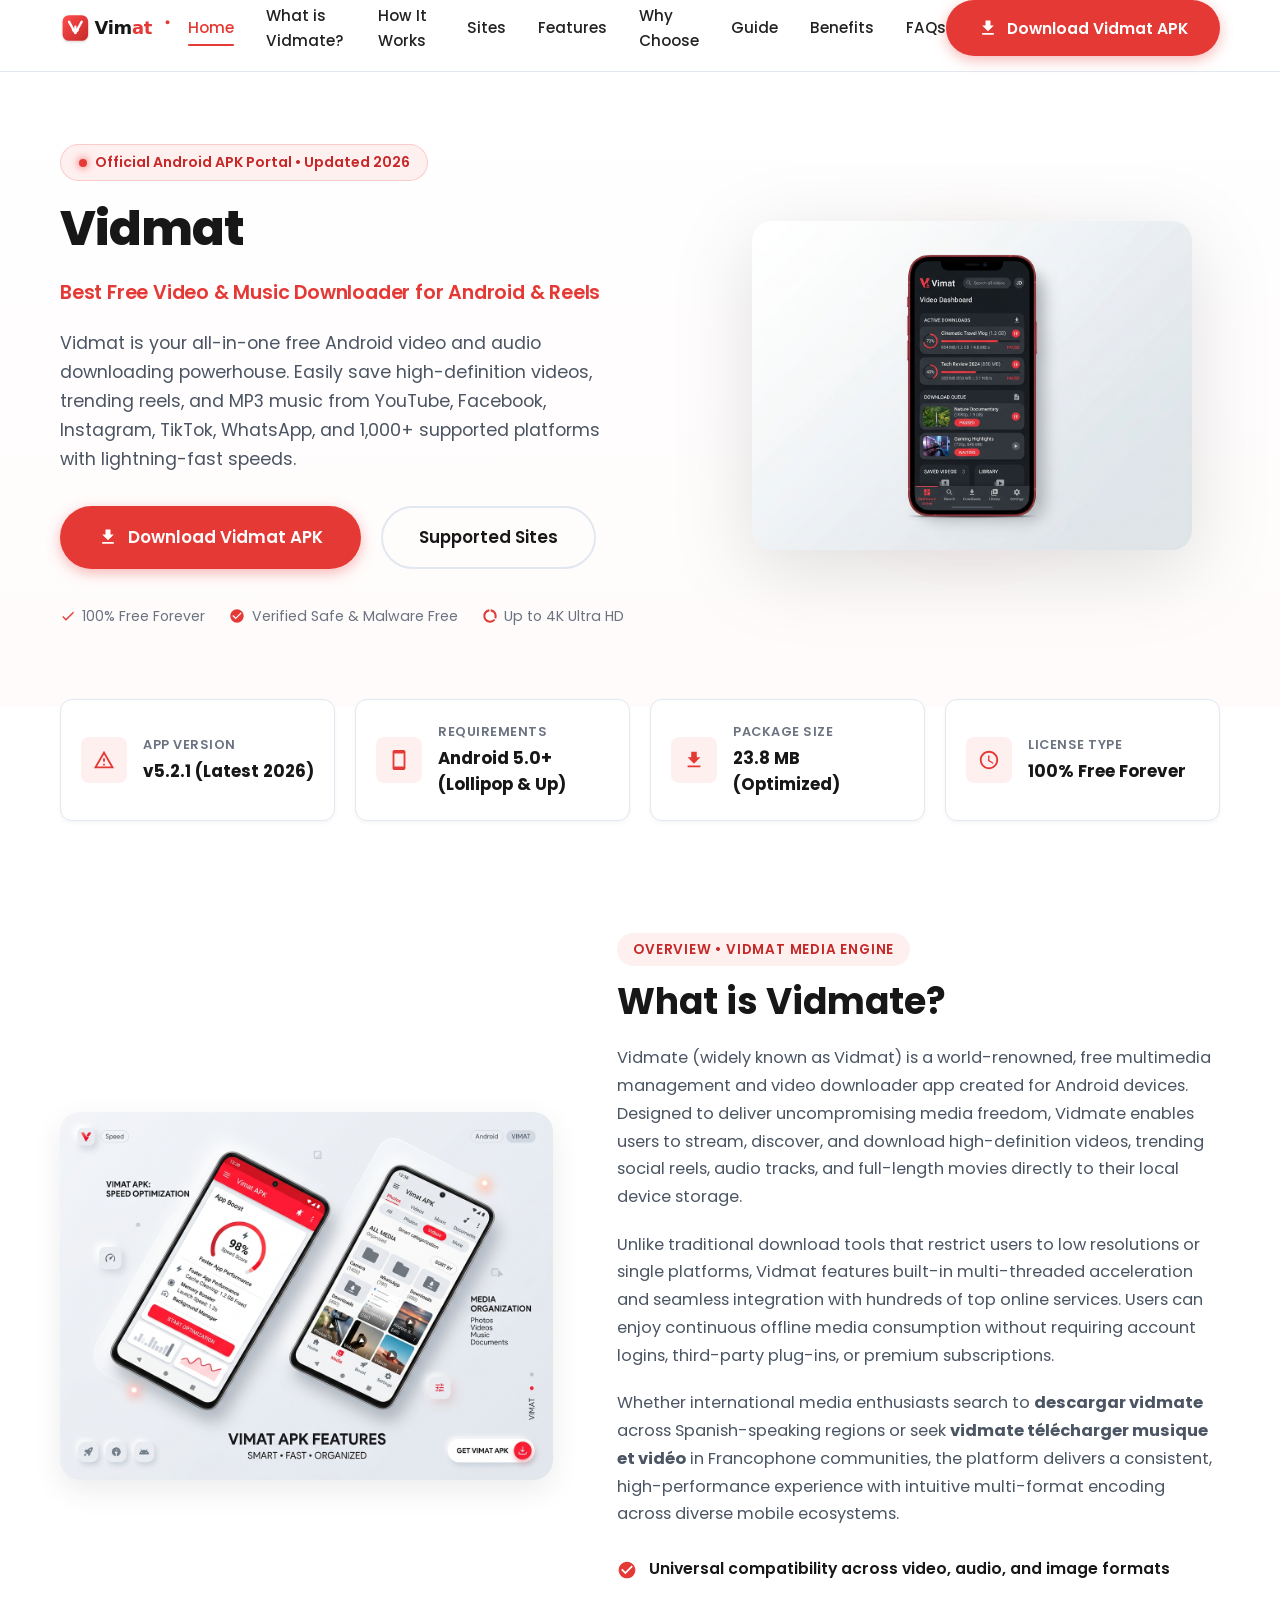
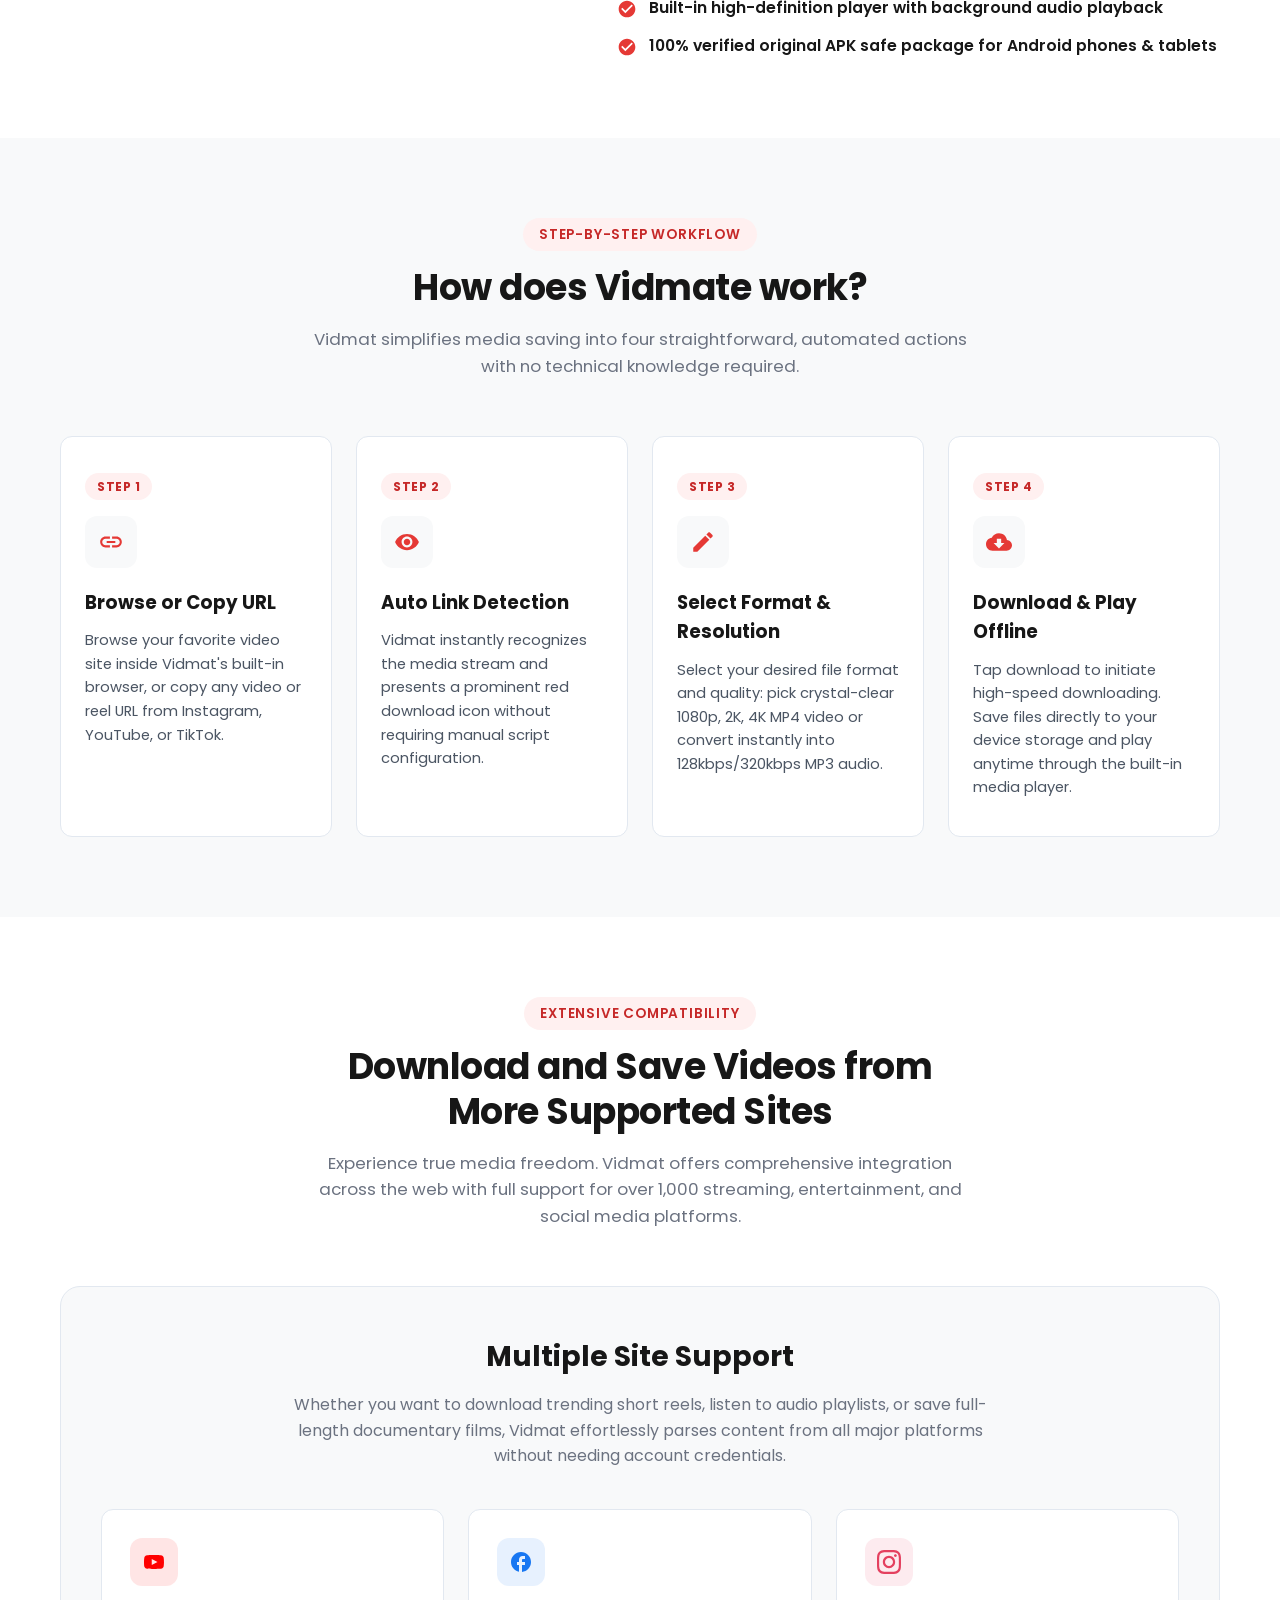
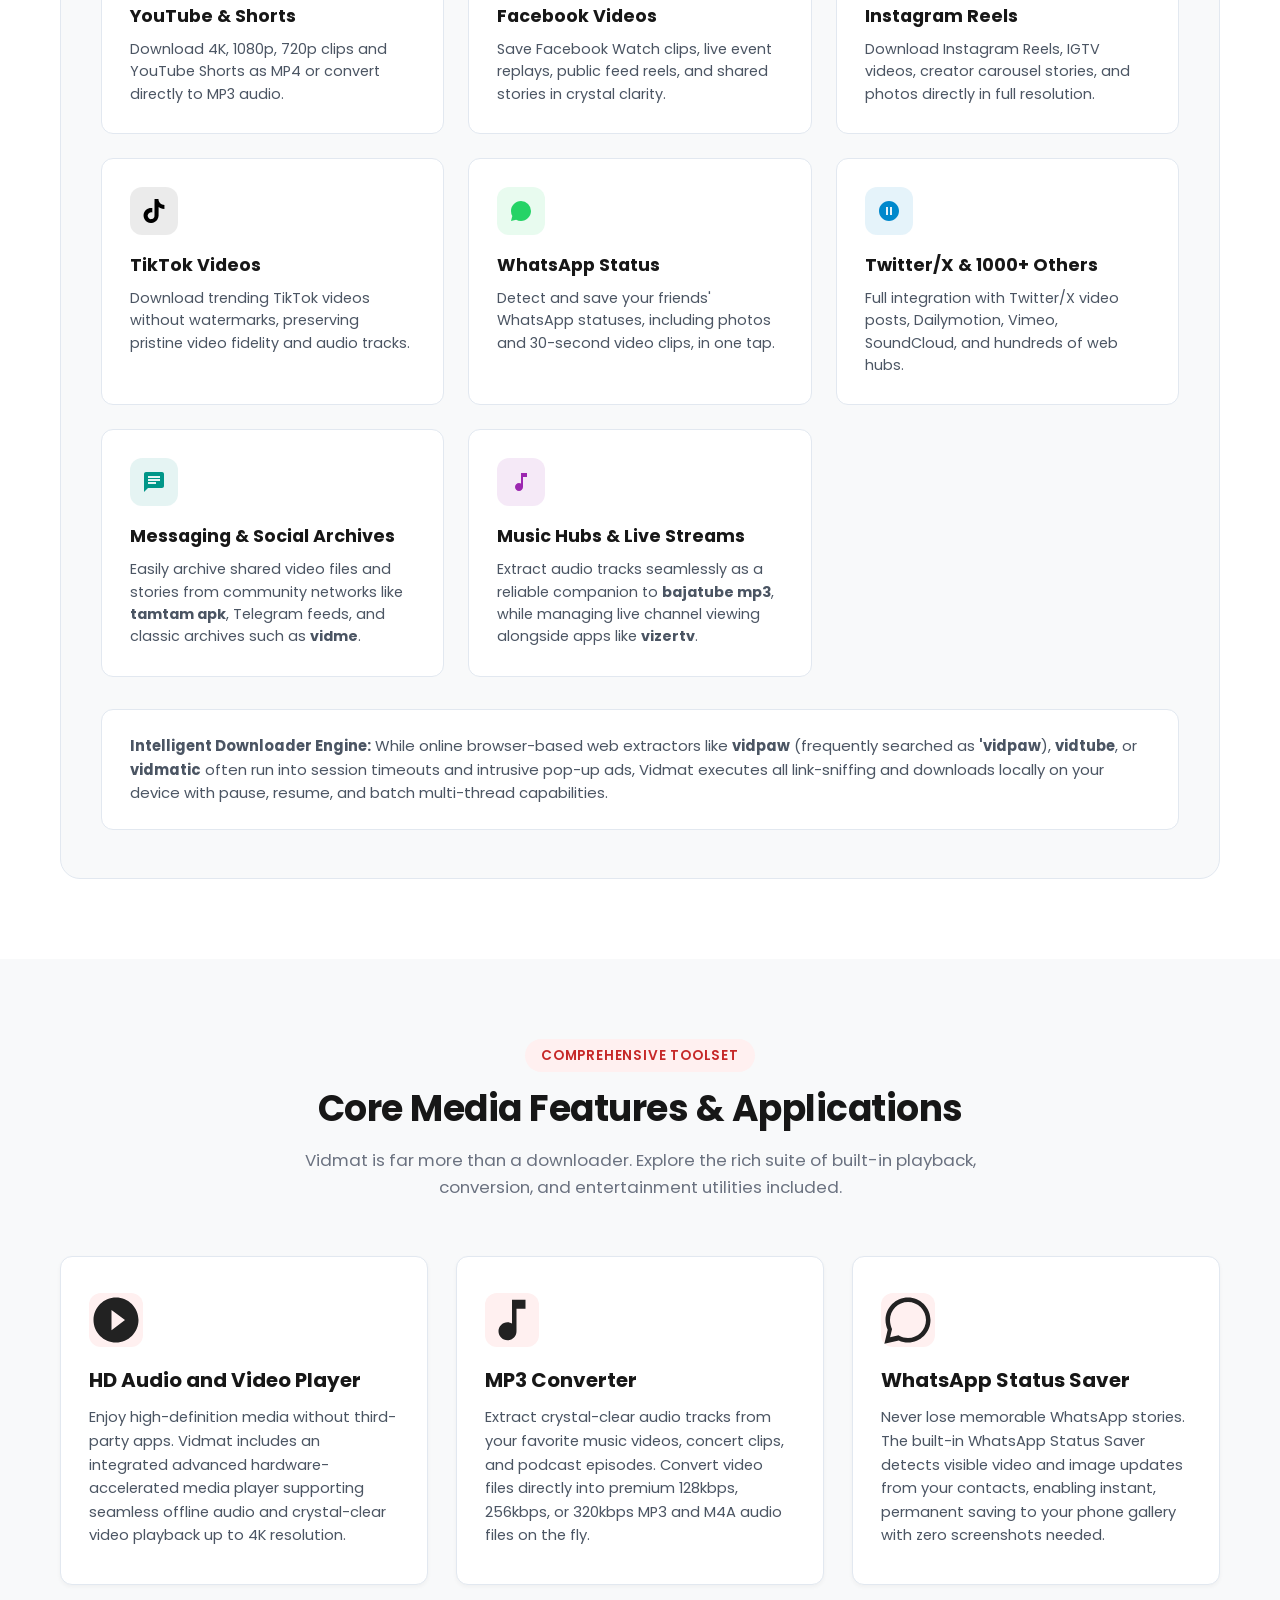
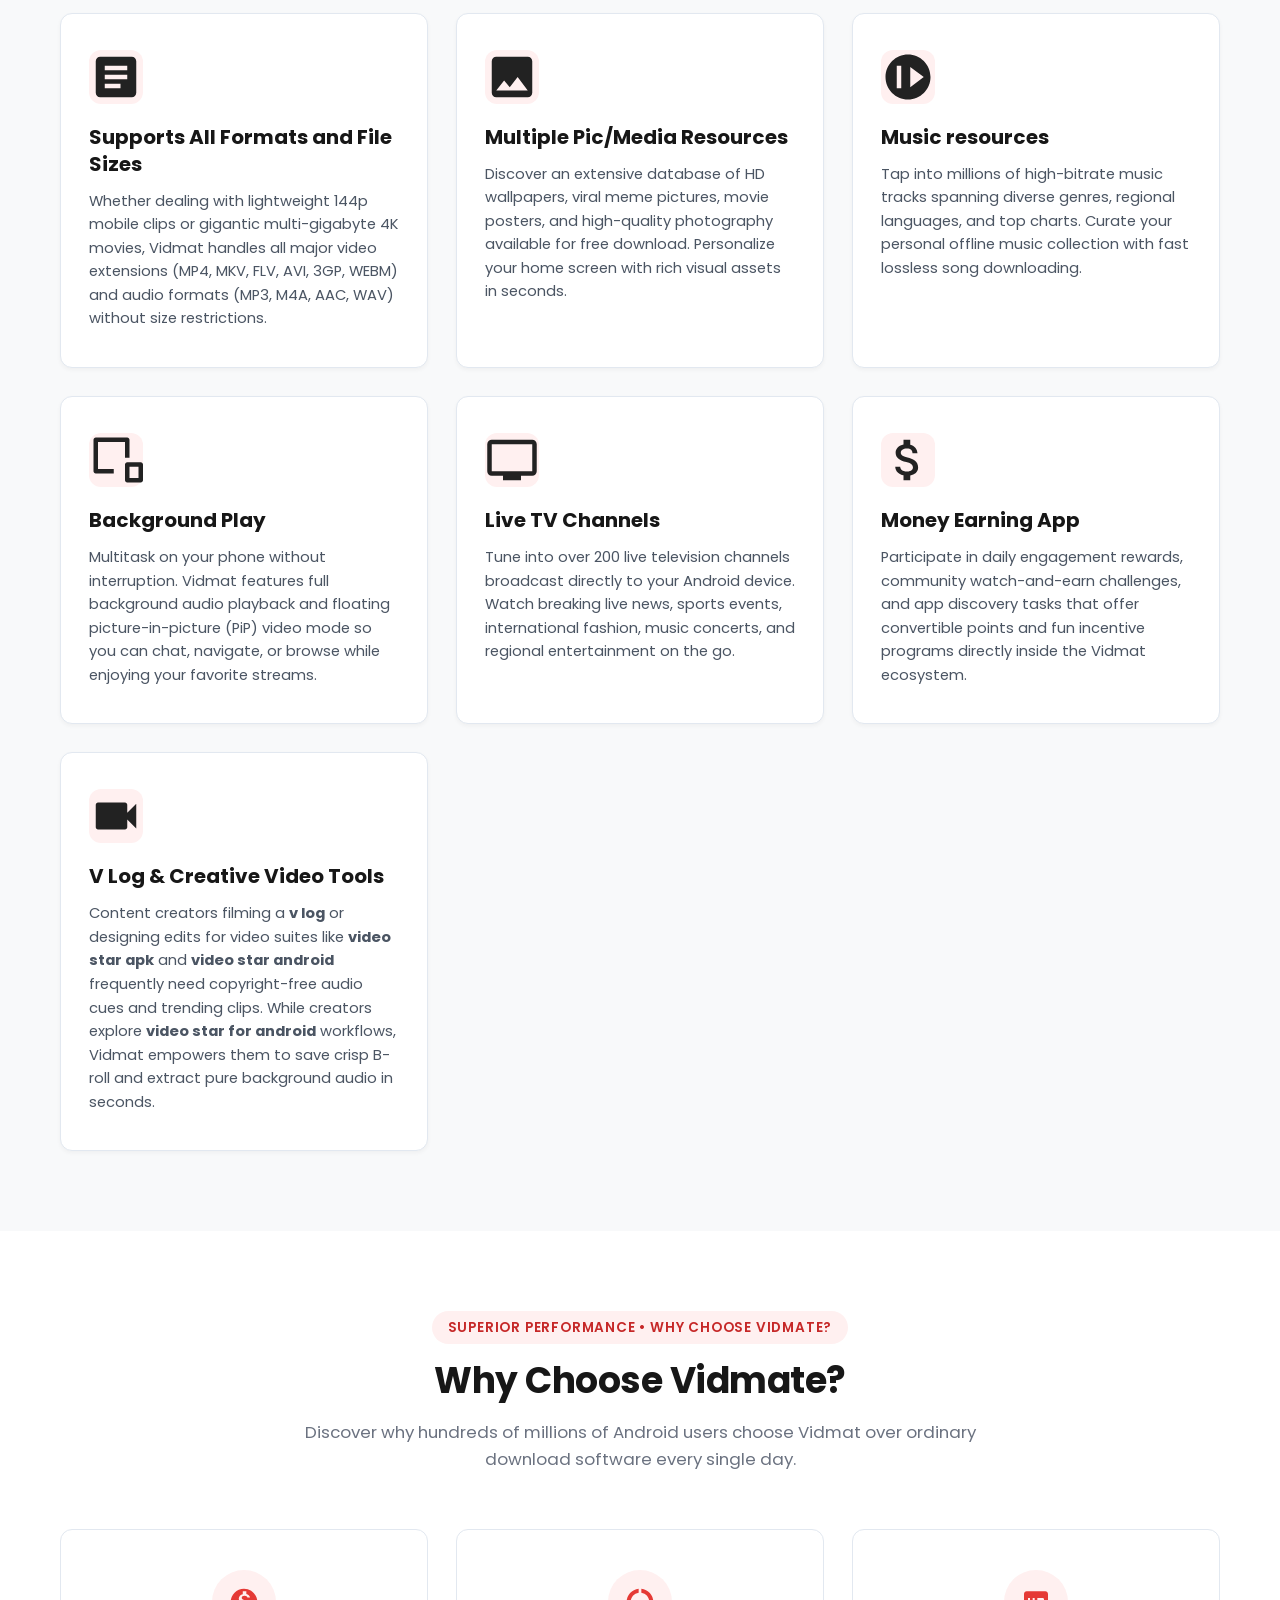
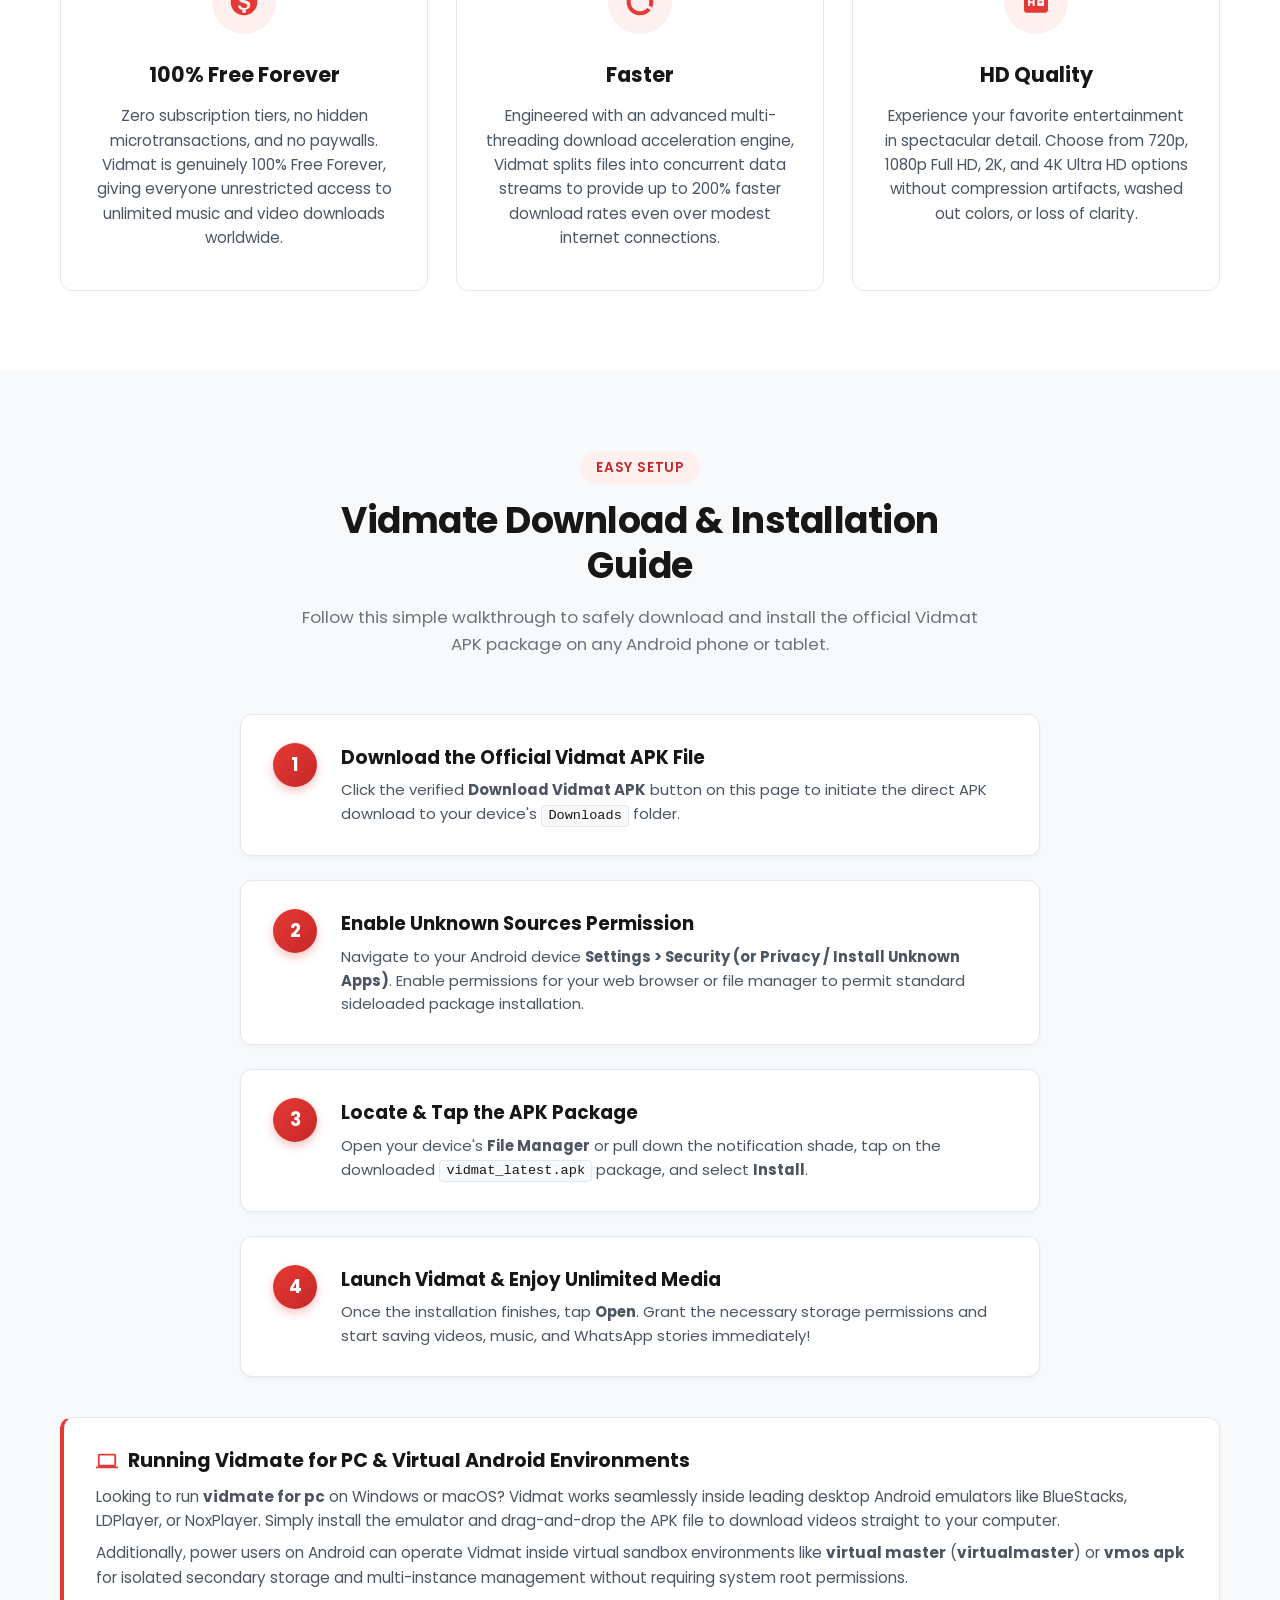
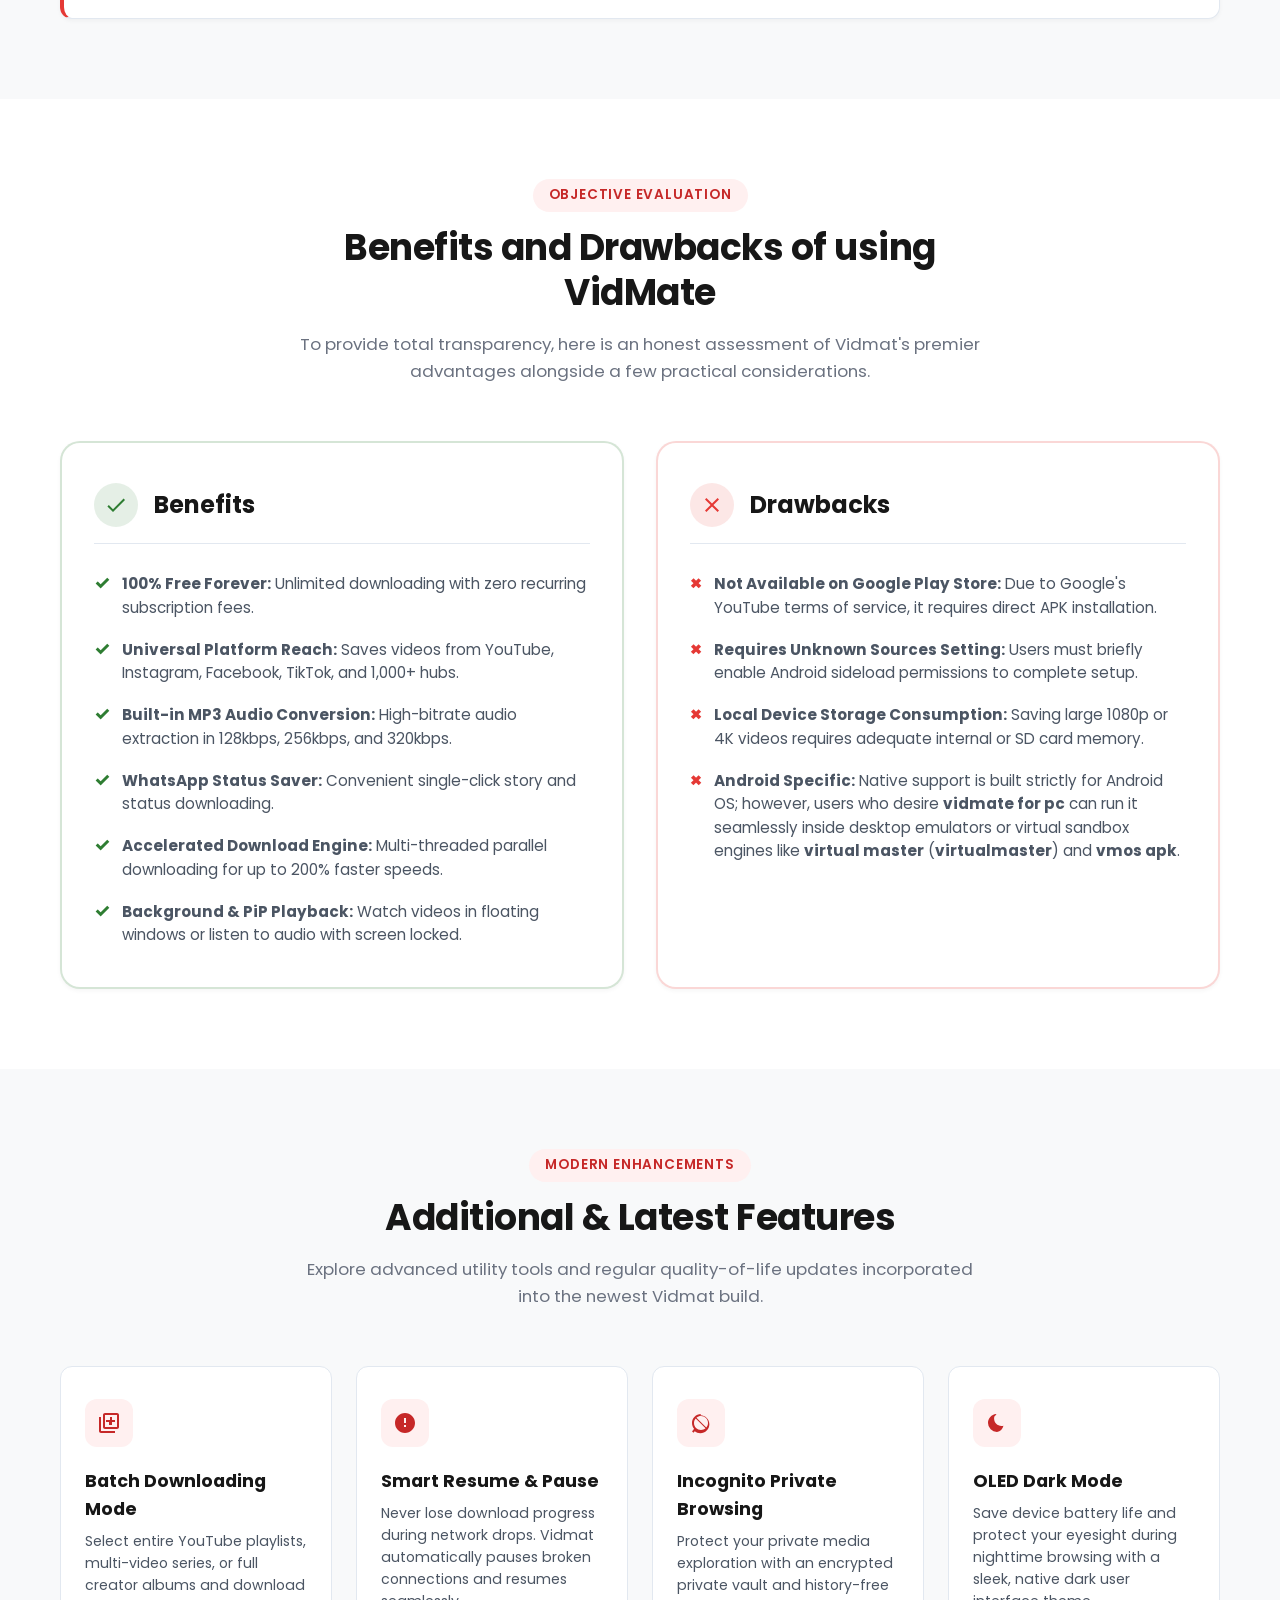
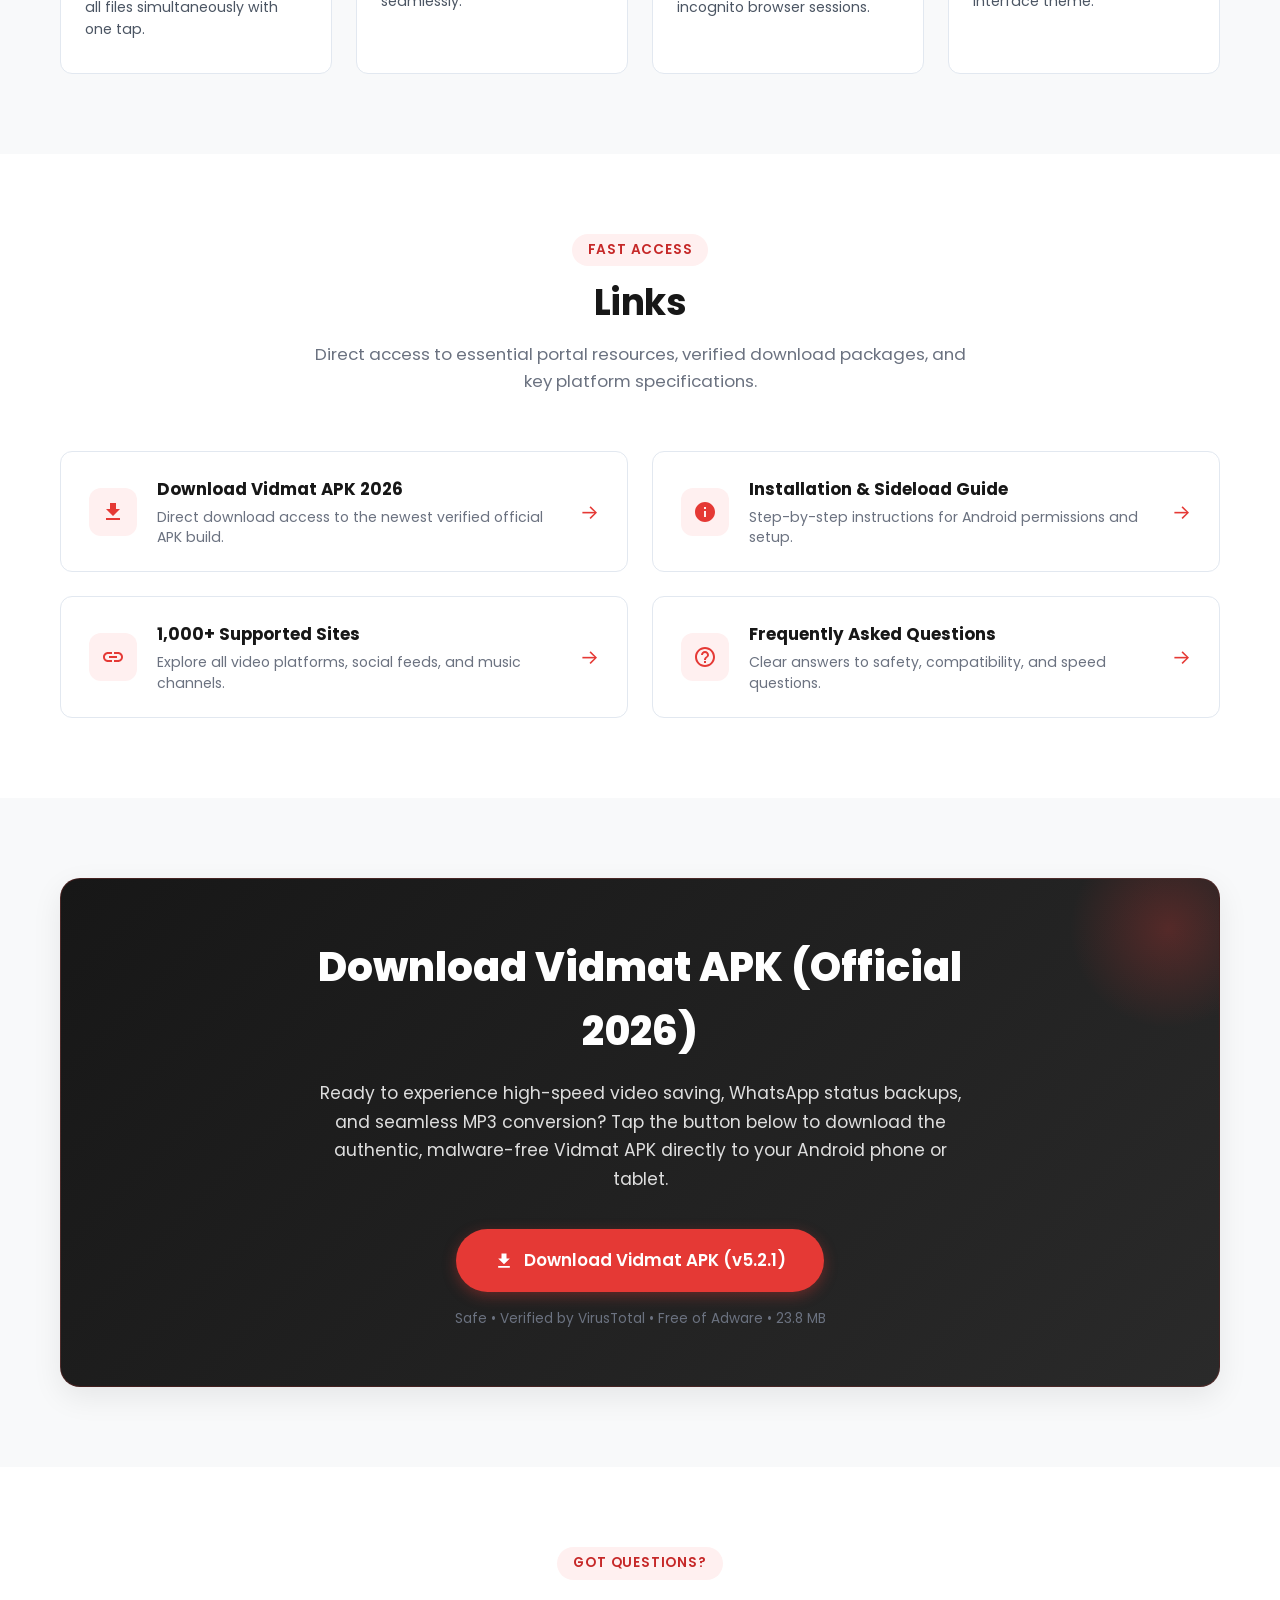
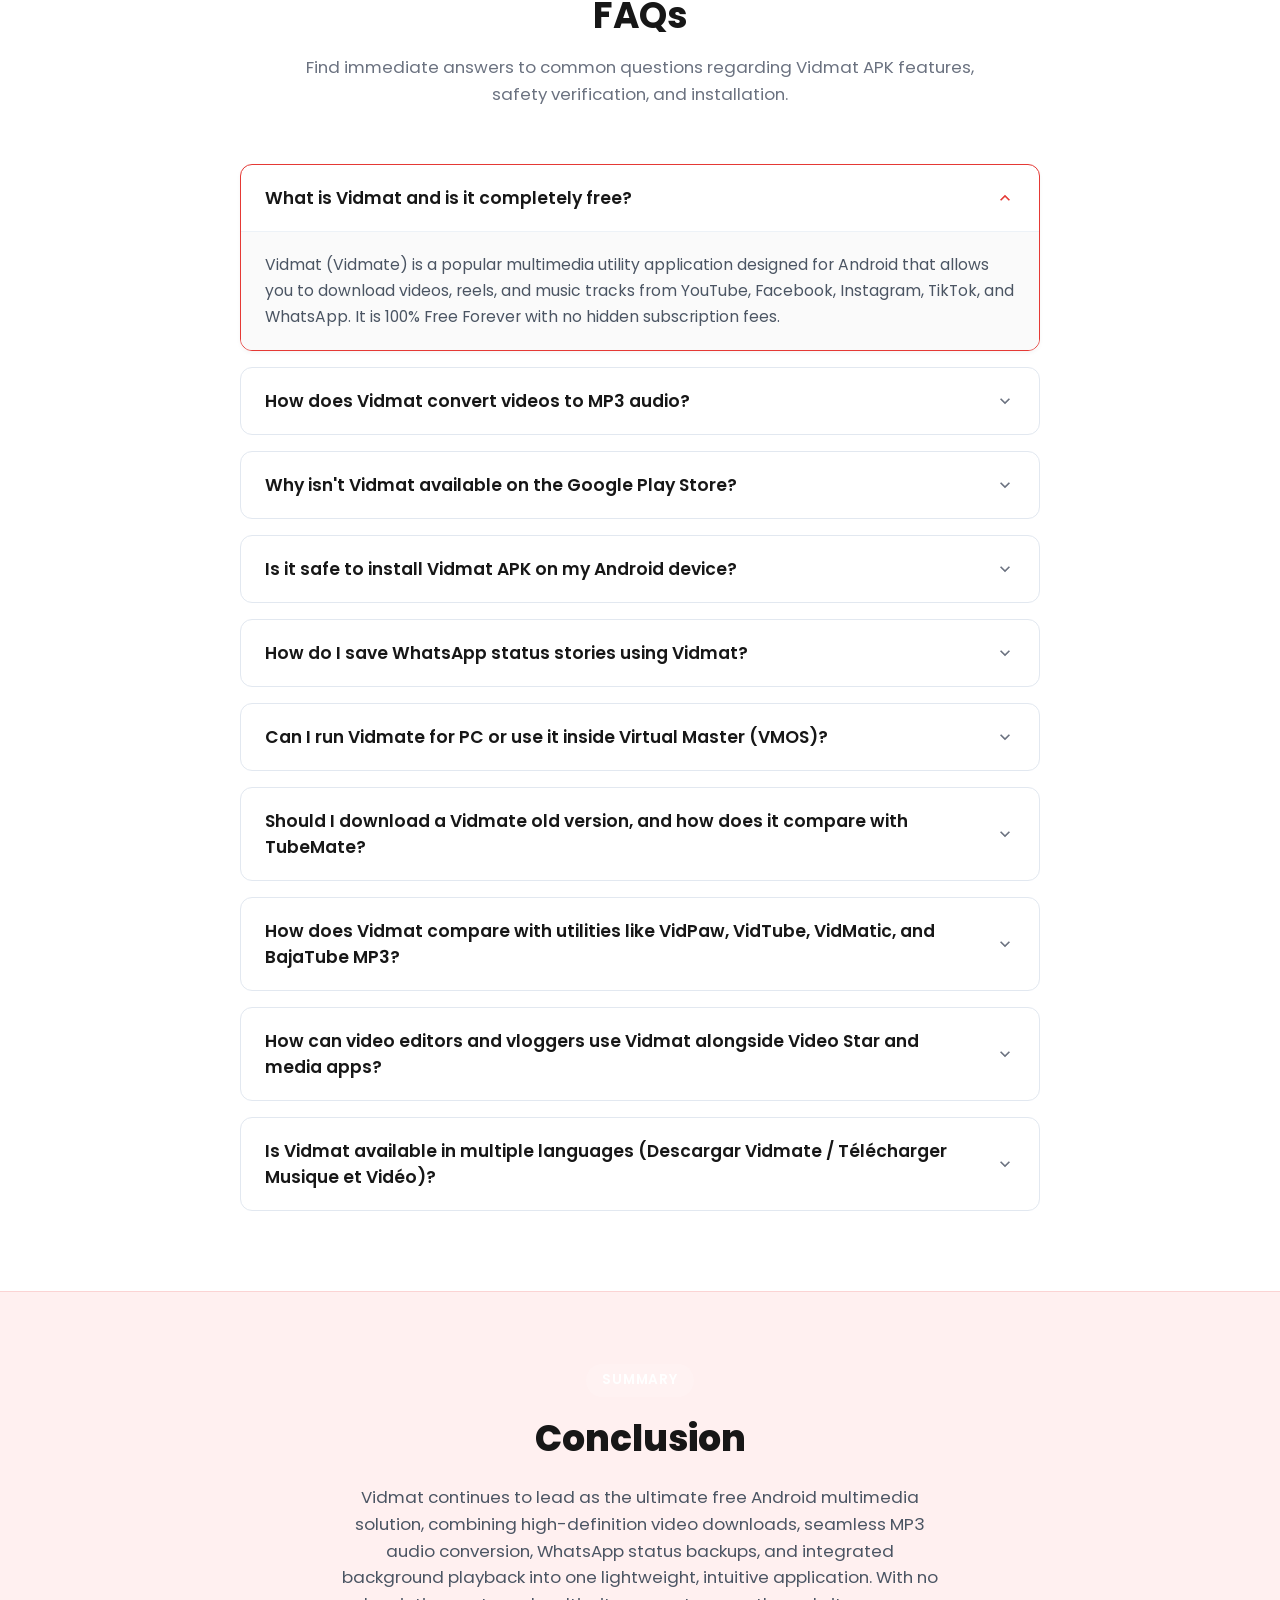
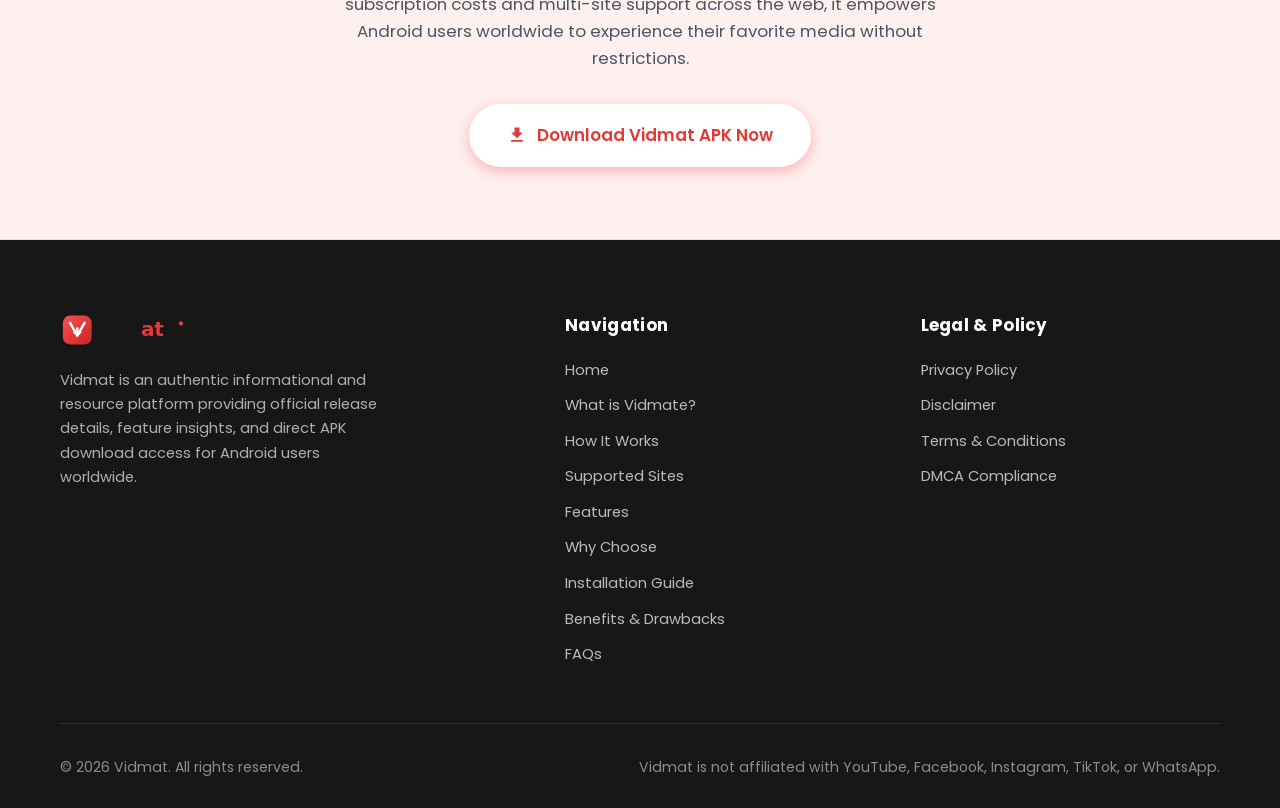
==== commit 222fd425: "Update website domain" ====
--- a/index.html
+++ b/index.html
@@ -10,9 +10,9 @@
   <title>Vidmat APK Download - Free HD Video & Music Downloader App</title>
   <meta name="title" content="Vidmat APK Download - Free HD Video & Music Downloader App">
   <meta name="description"
-    content="Vidmat provides fast HD video and music downloads for Android from top media platforms. Download the official APK today for safe, fast and easy access!">
+    content="Vidmat provides fast HD video and music downloads for Android. Discover how to descargar Vidmat, run Vidmate for PC, convert to MP3, and explore the official safe APK!">
   <meta name="keywords"
-    content="Vidmat, Vidmat APK, download Vidmat, Vidmate APK download, free video downloader, MP3 converter, Android video saver, Vidmat official">
+    content="Vidmat, Vidmat APK, download Vidmat, Vidmate APK download, descargar vidmate, vidmate télécharger musique et vidéo, vidmate for pc, vidmate old version, virtualmaster, video star apk, vidpaw, bajatube mp3, free video downloader, MP3 converter">
   <meta name="robots" content="index, follow">
   <meta name="google-site-verification" content="gTkA-B6f3U-gZTK85P83LOPx6sU4QbuiREYMwpMC9Og">
 
@@ -264,6 +264,10 @@
               third-party plug-ins, or premium subscriptions.
             </p>
 
+            <p>
+              Whether international media enthusiasts search to <strong>descargar vidmate</strong> across Spanish-speaking regions or seek <strong>vidmate télécharger musique et vidéo</strong> in Francophone communities, the platform delivers a consistent, high-performance experience with intuitive multi-format encoding across diverse mobile ecosystems.
+            </p>
+
             <div class="about-bullets">
               <div class="bullet-item">
                 <svg class="bullet-icon" viewBox="0 0 24 24">
@@ -477,6 +481,34 @@
               <p class="site-detail">Full integration with Twitter/X video posts, Dailymotion, Vimeo, SoundCloud, and
                 hundreds of web hubs.</p>
             </div>
+
+            <!-- Platform 7 -->
+            <div class="site-card">
+              <div class="site-icon-box" style="background-color: rgba(0, 150, 136, 0.1); color: #009688;">
+                <svg viewBox="0 0 24 24" fill="currentColor">
+                  <path d="M20 2H4c-1.1 0-1.99.9-1.99 2L2 22l4-4h14c1.1 0 2-.9 2-2V4c0-1.1-.9-2-2-2zM6 9h12v2H6V9zm8 5H6v-2h8v2zm4-6H6V6h12v2z"/>
+                </svg>
+              </div>
+              <h3 class="site-name">Messaging &amp; Social Archives</h3>
+              <p class="site-detail">Easily archive shared video files and stories from community networks like <strong>tamtam apk</strong>, Telegram feeds, and classic archives such as <strong>vidme</strong>.</p>
+            </div>
+
+            <!-- Platform 8 -->
+            <div class="site-card">
+              <div class="site-icon-box" style="background-color: rgba(156, 39, 176, 0.1); color: #9c27b0;">
+                <svg viewBox="0 0 24 24" fill="currentColor">
+                  <path d="M12 3v10.55c-.59-.34-1.27-.55-2-.55-2.21 0-4 1.79-4 4s1.79 4 4 4 4-1.79 4-4V7h4V3h-6z"/>
+                </svg>
+              </div>
+              <h3 class="site-name">Music Hubs &amp; Live Streams</h3>
+              <p class="site-detail">Extract audio tracks seamlessly as a reliable companion to <strong>bajatube mp3</strong>, while managing live channel viewing alongside apps like <strong>vizertv</strong>.</p>
+            </div>
+          </div>
+
+          <div class="multi-support-ecosystem" style="margin-top: 2rem; padding: 1.5rem 1.75rem; background: var(--white); border-radius: var(--radius-md); border: 1px solid var(--border);">
+            <p style="font-size: 0.93rem; color: var(--light-text); line-height: 1.6; margin: 0;">
+              <strong>Intelligent Downloader Engine:</strong> While online browser-based web extractors like <strong>vidpaw</strong> (frequently searched as <strong>'vidpaw</strong>), <strong>vidtube</strong>, or <strong>vidmatic</strong> often run into session timeouts and intrusive pop-up ads, Vidmat executes all link-sniffing and downloads locally on your device with pause, resume, and batch multi-thread capabilities.
+            </p>
           </div>
         </div>
       </div>
@@ -633,6 +665,19 @@
               offer convertible points and fun incentive programs directly inside the Vidmat ecosystem.
             </p>
           </div>
+
+          <!-- Feature 10: V Log & Mobile Video Editing Assets -->
+          <div class="feature-card">
+            <div class="feature-icon-box">
+              <svg viewBox="0 0 24 24" fill="currentColor">
+                <path d="M17 10.5V7c0-.55-.45-1-1-1H4c-.55 0-1 .45-1 1v10c0 .55.45 1 1 1h12c.55 0 1-.45 1-1v-3.5l4 4v-11l-4 4z"/>
+              </svg>
+            </div>
+            <h2>V Log &amp; Creative Video Tools</h2>
+            <p>
+              Content creators filming a <strong>v log</strong> or designing edits for video suites like <strong>video star apk</strong> and <strong>video star android</strong> frequently need copyright-free audio cues and trending clips. While creators explore <strong>video star for android</strong> workflows, Vidmat empowers them to save crisp B-roll and extract pure background audio in seconds.
+            </p>
+          </div>
         </div>
       </div>
     </section>
@@ -759,6 +804,20 @@
               </p>
             </div>
           </div>
+        </div>
+
+        <!-- Guide Sub-Card: PC & Virtual Machine Environments -->
+        <div class="guide-pc-box" style="margin-top: 2.5rem; background: var(--white); border: 1px solid var(--border); border-left: 4px solid var(--primary); padding: 1.75rem 2rem; border-radius: var(--radius-md); box-shadow: var(--shadow-sm);">
+          <h3 style="font-size: 1.2rem; font-weight: 700; color: var(--dark); margin-bottom: 0.5rem; display: flex; align-items: center; gap: 0.6rem;">
+            <svg viewBox="0 0 24 24" style="width: 22px; height: 22px; fill: var(--primary);"><path d="M20 18c1.1 0 1.99-.9 1.99-2L22 6c0-1.1-.9-2-2-2H4c-1.1 0-2 .9-2 2v10c0 1.1.9 2 2 2H0v2h24v-2h-4zM4 6h16v10H4V6z"/></svg>
+            Running Vidmate for PC &amp; Virtual Android Environments
+          </h3>
+          <p style="font-size: 0.95rem; color: var(--light-text); line-height: 1.6; margin-bottom: 0.5rem;">
+            Looking to run <strong>vidmate for pc</strong> on Windows or macOS? Vidmat works seamlessly inside leading desktop Android emulators like BlueStacks, LDPlayer, or NoxPlayer. Simply install the emulator and drag-and-drop the APK file to download videos straight to your computer.
+          </p>
+          <p style="font-size: 0.95rem; color: var(--light-text); line-height: 1.6; margin: 0;">
+            Additionally, power users on Android can operate Vidmat inside virtual sandbox environments like <strong>virtual master</strong> (<strong>virtualmaster</strong>) or <strong>vmos apk</strong> for isolated secondary storage and multi-instance management without requiring system root permissions.
+          </p>
         </div>
       </div>
     </section>
@@ -850,8 +909,7 @@
               </li>
               <li>
                 <span class="cross-mark">&times;</span>
-                <div><strong>Android Specific:</strong> Native support is built strictly for Android OS (PC requires an
-                  Android emulator).</div>
+                <div><strong>Android Specific:</strong> Native support is built strictly for Android OS; however, users who desire <strong>vidmate for pc</strong> can run it seamlessly inside desktop emulators or virtual sandbox engines like <strong>virtual master</strong> (<strong>virtualmaster</strong>) and <strong>vmos apk</strong>.</div>
               </li>
             </ul>
           </div>
@@ -1118,6 +1176,81 @@
                 First, view the status story in your official WhatsApp application. Then open Vidmat and navigate to the
                 WhatsApp Status Saver tool in the menu. All recently viewed photo and video statuses will automatically
                 appear ready for one-tap saving to your phone storage.
+              </div>
+            </div>
+          </div>
+
+          <!-- FAQ 6 -->
+          <div class="faq-item">
+            <button class="faq-button" aria-expanded="false" aria-controls="faq-ans-6">
+              <span>Can I run Vidmate for PC or use it inside Virtual Master (VMOS)?</span>
+              <svg class="faq-arrow" viewBox="0 0 24 24">
+                <path d="M7.41 8.59L12 13.17l4.59-4.58L18 10l-6 6-6-6z" />
+              </svg>
+            </button>
+            <div class="faq-content" id="faq-ans-6">
+              <div class="faq-body">
+                Yes. To set up <strong>vidmate for pc</strong> on Windows or Mac, simply install an Android emulator such as BlueStacks, NoxPlayer, or LDPlayer, and sideload the Vidmat APK into the virtual engine. Additionally, mobile power users can run Vidmat inside Android-on-Android sandboxes like <strong>virtual master</strong> (also known as <strong>virtualmaster</strong>) or <strong>vmos apk</strong> to safely isolate downloads and manage multiple accounts simultaneously.
+              </div>
+            </div>
+          </div>
+
+          <!-- FAQ 7 -->
+          <div class="faq-item">
+            <button class="faq-button" aria-expanded="false" aria-controls="faq-ans-7">
+              <span>Should I download a Vidmate old version, and how does it compare with TubeMate?</span>
+              <svg class="faq-arrow" viewBox="0 0 24 24">
+                <path d="M7.41 8.59L12 13.17l4.59-4.58L18 10l-6 6-6-6z" />
+              </svg>
+            </button>
+            <div class="faq-content" id="faq-ans-7">
+              <div class="faq-body">
+                While some users seek a <strong>vidmate old version</strong> for ultra-lightweight performance on legacy devices running Android 4.4, we strongly recommend our latest 2026 build for improved security protocols, current YouTube parsing fixes, and multi-threaded speed. In side-by-side comparisons with legacy tools like <strong>tubemate v3.4.17.1522</strong>, Vidmat offers superior multi-site resolution support (up to 4K), direct background audio playback, and an integrated status saver.
+              </div>
+            </div>
+          </div>
+
+          <!-- FAQ 8 -->
+          <div class="faq-item">
+            <button class="faq-button" aria-expanded="false" aria-controls="faq-ans-8">
+              <span>How does Vidmat compare with utilities like VidPaw, VidTube, VidMatic, and BajaTube MP3?</span>
+              <svg class="faq-arrow" viewBox="0 0 24 24">
+                <path d="M7.41 8.59L12 13.17l4.59-4.58L18 10l-6 6-6-6z" />
+              </svg>
+            </button>
+            <div class="faq-content" id="faq-ans-8">
+              <div class="faq-body">
+                Unlike online web converters like <strong>vidpaw</strong> (commonly searched as <strong>'vidpaw</strong>), <strong>vidtube</strong>, or <strong>vidmatic</strong> that often suffer from slow server queues, intrusive ads, or broken links, Vidmat runs locally as a native client. Similarly, while users searching for <strong>bajatube mp3</strong> need a separate tool for audio conversion and older platforms like <strong>vidme</strong> are inactive, Vidmat delivers all-in-one 320kbps MP3 extraction, batch queues, and direct gallery exports.
+              </div>
+            </div>
+          </div>
+
+          <!-- FAQ 9 -->
+          <div class="faq-item">
+            <button class="faq-button" aria-expanded="false" aria-controls="faq-ans-9">
+              <span>How can video editors and vloggers use Vidmat alongside Video Star and media apps?</span>
+              <svg class="faq-arrow" viewBox="0 0 24 24">
+                <path d="M7.41 8.59L12 13.17l4.59-4.58L18 10l-6 6-6-6z" />
+              </svg>
+            </button>
+            <div class="faq-content" id="faq-ans-9">
+              <div class="faq-body">
+                Content creators filming a <strong>v log</strong> or producing mobile edits frequently search for <strong>video star apk</strong> and <strong>video star android</strong> workflows to craft transitions and effects. Many creators use Vidmat to download copyright-free background music and audio clips needed for <strong>video star for android</strong> editing suites. Furthermore, Vidmat simplifies backing up media shared via messaging apps like <strong>tamtam apk</strong> or tracking live broadcasts alongside streaming utilities like <strong>vizertv</strong>.
+              </div>
+            </div>
+          </div>
+
+          <!-- FAQ 10 -->
+          <div class="faq-item">
+            <button class="faq-button" aria-expanded="false" aria-controls="faq-ans-10">
+              <span>Is Vidmat available in multiple languages (Descargar Vidmate / Télécharger Musique et Vidéo)?</span>
+              <svg class="faq-arrow" viewBox="0 0 24 24">
+                <path d="M7.41 8.59L12 13.17l4.59-4.58L18 10l-6 6-6-6z" />
+              </svg>
+            </button>
+            <div class="faq-content" id="faq-ans-10">
+              <div class="faq-body">
+                Yes. Whether you are looking to <strong>descargar vidmate</strong> in Spanish or searching for <strong>vidmate télécharger musique et vidéo</strong> in French, our official APK package automatically detects your device's system language and provides a fully localized interface with support for over 20 global languages.
               </div>
             </div>
           </div>
--- a/css/style.css
+++ b/css/style.css
@@ -816,7 +816,7 @@
 }
 
 .faq-item.active .faq-content {
-  max-height: 300px;
+  max-height: 550px;
   border-top: 1px solid var(--light-border);
 }
 
